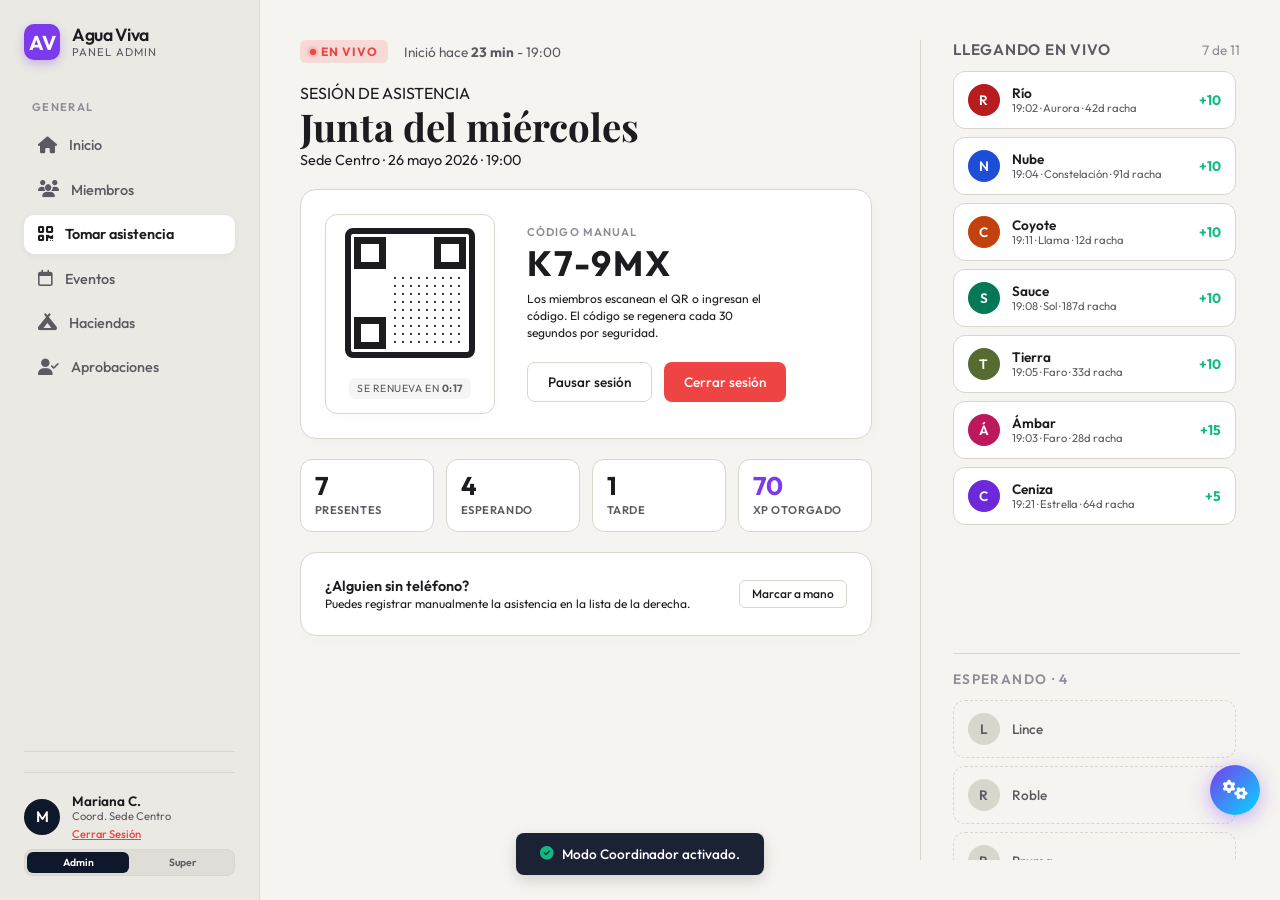
==== admin.html @ 565a6b64 "Initial commit - Meta Agua Viva project" ====
<!DOCTYPE html>
<html lang="es">
<head>
    <meta charset="UTF-8">
    <meta name="viewport" content="width=device-width, initial-scale=1.0">
    <title>Agua Viva - Panel de Administración</title>
    <!-- Google Fonts: Serif (Playfair Display) & Sans-Serif (Outfit) -->
    <link rel="preconnect" href="https://fonts.googleapis.com">
    <link rel="preconnect" href="https://fonts.gstatic.com" crossorigin>
    <link href="https://fonts.googleapis.com/css2?family=Outfit:wght@300;400;500;600;700&family=Playfair+Display:ital,wght@0,400;0,600;0,700;1,400;1,600&display=swap" rel="stylesheet">
    <!-- FontAwesome for Icons -->
    <link rel="stylesheet" href="https://cdnjs.cloudflare.com/ajax/libs/font-awesome/6.4.0/css/all.min.css">
    <link rel="stylesheet" href="admin.css">
</head>
<body class="admin-theme">
    
    <!-- Admin Auth Overlay -->
    <div class="admin-auth-overlay" id="adminAuthOverlay">
        <div class="admin-auth-box">
            <!-- Login View -->
            <div id="adminAuthLoginView">
                <h1 class="admin-auth-title font-serif">Agua Viva</h1>
                <p class="admin-auth-subtitle">Portal Administrativo</p>
                <div id="adminAuthError" class="admin-auth-error" style="display: none; padding: 0.75rem; background-color: rgba(239, 68, 68, 0.1); border: 1px solid rgba(239, 68, 68, 0.25); border-radius: 8px; color: #ef4444; font-size: 0.8rem; text-align: center; margin-bottom: 1.25rem; font-weight: 500;"></div>
                <form id="adminAuthLoginForm" class="admin-auth-form">
                    <div class="form-group-white">
                        <label for="adminLoginEmail">Correo Electrónico</label>
                        <input type="email" id="adminLoginEmail" class="form-control-white" placeholder="coordinador@correo.com" required>
                    </div>
                    <div class="form-group-white">
                        <label for="adminLoginPassword">Contraseña</label>
                        <input type="password" id="adminLoginPassword" class="form-control-white" placeholder="••••••••" required>
                    </div>
                    <div class="admin-auth-footer-actions">
                        <button type="submit" class="btn-admin-auth-submit">Ingresar al Panel</button>
                        <button type="button" class="btn-admin-auth-switch" id="adminSwitchToRegisterBtn">Registrar cuenta de Coordinador</button>
                        <button type="button" class="btn-admin-auth-switch" id="adminLoginGuestBtn" style="font-weight: 600; color: var(--admin-purple);">Ingresar como Mariana C. (Líder Sede Centro)</button>
                        <button type="button" class="btn-admin-auth-switch" id="adminLoginGuestSuperBtn" style="font-weight: 600; color: #f43f5e; margin-top: 0.25rem;">Ingresar como Superadmin (Portal de Control)</button>
                    </div>
                </form>
            </div>

            <!-- Register View -->
            <div id="adminAuthRegisterView" style="display: none;">
                <h1 class="admin-auth-title font-serif">Agua Viva</h1>
                <p class="admin-auth-subtitle">Registro de Coordinadores</p>
                <form id="adminAuthRegisterForm" class="admin-auth-form">
                    <div class="form-group-white">
                        <label for="adminRegEmail">Correo Electrónico *</label>
                        <input type="email" id="adminRegEmail" class="form-control-white" placeholder="coordinador@correo.com" required>
                    </div>
                    <div class="form-group-white">
                        <label for="adminRegPassword">Contraseña *</label>
                        <input type="password" id="adminRegPassword" class="form-control-white" placeholder="Mínimo 6 caracteres" required minlength="6">
                    </div>
                    <div class="form-group-white">
                        <label for="adminRegName">Nombre Completo *</label>
                        <input type="text" id="adminRegName" class="form-control-white" placeholder="Ej. Mariana Chávez" required>
                    </div>
                    <div class="form-group-white">
                        <label for="adminRegRegion">Región *</label>
                        <select id="adminRegRegion" class="form-control-white" required>
                            <option value="">Selecciona Región</option>
                            <option value="Región 1 CDMX">Región 1 CDMX</option>
                            <option value="Región 2 Estado de México">Región 2 Estado de México</option>
                            <option value="Región 3 Querétaro y Guanajuato">Región 3 Querétaro y Guanajuato</option>
                            <option value="Región 4 Puebla">Región 4 Puebla</option>
                            <option value="Región 5 Guerrero">Región 5 Guerrero</option>
                            <option value="Región 6 Yucatán">Región 6 Yucatán</option>
                            <option value="Región 7 Chicago">Región 7 Chicago</option>
                            <option value="Región 8 Veracruz">Región 8 Veracruz</option>
                            <option value="Región 9 Monterrey">Región 9 Monterrey</option>
                        </select>
                    </div>
                    <div class="form-group-white">
                        <label for="adminRegGroup">Grupo *</label>
                        <select id="adminRegGroup" class="form-control-white" required disabled>
                            <option value="">Primero selecciona una región</option>
                        </select>
                    </div>
                    <div class="form-group-white">
                        <label for="adminRegLeaderRoleType">Cargo Administrativo solicitado *</label>
                        <select id="adminRegLeaderRoleType" class="form-control-white" required>
                            <option value="LIDER">Líder de Grupo</option>
                            <option value="AE">AE (Atracciones Externas)</option>
                            <option value="AI">AI (Atracciones Internas)</option>
                        </select>
                    </div>
                    <div class="admin-auth-footer-actions">
                        <button type="submit" class="btn-admin-auth-submit">Registrar y Solicitar Aprobación</button>
                        <button type="button" class="btn-admin-auth-switch" id="adminSwitchToLoginBtn">¿Ya tienes cuenta? Inicia sesión aquí</button>
                    </div>
                </form>
            </div>
        </div>
    </div>

    <!-- Admin Web Layout -->
    <div class="admin-layout">
        
        <!-- Sidebar Navigation -->
        <aside class="admin-sidebar">
            <div class="sidebar-header">
                <div class="brand-logo" style="background-color: #7C3AED; box-shadow: 0 4px 10px rgba(124, 58, 237, 0.3);">
                    <span>AV</span>
                </div>
                <div class="brand-text">
                    <h3>Agua Viva</h3>
                    <p>panel admin</p>
                </div>
            </div>

            <nav class="sidebar-menu">
                <span class="menu-category">GENERAL</span>
                <ul>
                    <li>
                        <a href="#" class="menu-item" data-view="view-inicio">
                            <i class="fa-solid fa-house"></i> Inicio
                        </a>
                    </li>
                    <li>
                        <a href="#" class="menu-item" data-view="view-miembros">
                            <i class="fa-solid fa-users"></i> Miembros
                        </a>
                    </li>
                    <li>
                        <a href="#" class="menu-item active" data-view="view-asistencia">
                            <i class="fa-solid fa-qrcode"></i> Tomar asistencia
                        </a>
                    </li>
                    <li>
                        <a href="#" class="menu-item" data-view="view-eventos">
                            <i class="fa-regular fa-calendar"></i> Eventos
                        </a>
                    </li>
                    <li>
                        <a href="#" class="menu-item" data-view="view-haciendas">
                            <i class="fa-solid fa-campground"></i> Haciendas
                        </a>
                    </li>
                    <li>
                        <a href="#" class="menu-item" data-view="view-aprobaciones">
                            <i class="fa-solid fa-user-check text-indigo"></i> Aprobaciones
                        </a>
                    </li>
                    <!-- Superadmin Special Tab (Only shown to Superadmin role) -->
                    <li id="sidebarSuperadminTab" style="display: none;">
                        <a href="superadmin.html" class="menu-item">
                            <i class="fa-solid fa-crown text-purple"></i> Superadmin
                        </a>
                    </li>
                </ul>
            </nav>

            <!-- Bottom Profile Card & Role Switcher -->
            <div class="sidebar-profile-wrapper">
                <div class="sidebar-profile">
                    <div class="profile-avatar" id="adminProfileAvatar">M</div>
                    <div class="profile-details">
                        <h4 id="adminProfileName">Mariana C.</h4>
                        <p id="adminProfileRole">Coord. Sede Centro</p>
                        <a href="#" id="adminLogoutLink" style="font-size: 0.7rem; color: #ef4444; display: block; margin-top: 0.25rem; text-decoration: underline; font-weight: 500;">Cerrar Sesión</a>
                    </div>
                </div>
                <div class="role-selector-pills mt-2">
                    <button class="pill-btn active" data-role="admin" id="pillRoleAdmin" title="Simular como Coordinador/Admin">Admin</button>
                    <button class="pill-btn" data-role="superadmin" id="pillRoleSuper" title="Simular como Superadministrador">Super</button>
                </div>
            </div>
        </aside>

        <!-- Main Content Area -->
        <main class="admin-main">
            
            <!-- VIEW 1: INICIO (Placeholder for Dashboard) -->
            <section class="admin-view" id="view-inicio">
                <div class="view-header">
                    <h1 class="font-serif">Inicio</h1>
                    <p class="subtitle">Resumen global de la Sede Centro</p>
                </div>
                <div class="view-content">
                    <div class="grid-3-col">
                        <div class="card-kpi">
                            <h3>12</h3>
                            <p>Miembros registrados</p>
                        </div>
                        <div class="card-kpi">
                            <h3>9</h3>
                            <p>Activos esta semana</p>
                        </div>
                        <div class="card-kpi">
                            <h3>92%</h3>
                            <p>Asistencia promedio</p>
                        </div>
                    </div>
                    <div class="card-admin mt-6">
                        <h3 class="font-serif">Bienvenido al Panel de Administración</h3>
                        <p class="mt-2 text-secondary">Desde aquí puedes coordinar juntas de asistencia en vivo, registrar nuevos integrantes para Jóvenes en Agua Viva, y dar seguimiento a los retiros de la Hacienda de tu región.</p>
                        <button class="btn btn-primary mt-4" id="btnGoAsistencia">
                            <i class="fa-solid fa-qrcode"></i> Ir a Tomar Asistencia
                        </button>
                    </div>
                </div>
            </section>

            <!-- VIEW 2: TOMAR ASISTENCIA (Check-in view) -->
            <section class="admin-view active" id="view-asistencia">
                <!-- Two-Column Layout (Main Panel + Live checked-in sidebar) -->
                <div class="live-attendance-container">
                    
                    <!-- Left: QR generation and controls -->
                    <div class="attendance-control-panel">
                        <div class="attendance-live-header">
                            <span class="badge-live"><span class="pulse-dot"></span> EN VIVO</span>
                            <span class="live-time-elapsed">Inició hace <strong id="timeElapsedVal">23 min</strong> - 19:00</span>
                        </div>
                        
                        <div class="meeting-details-banner">
                            <span class="section-subtitle">SESIÓN DE ASISTENCIA</span>
                            <h1 class="font-serif font-bold">Junta del miércoles</h1>
                            <p class="meeting-subtitle text-secondary">Sede Centro · 26 mayo 2026 · 19:00</p>
                        </div>

                        <!-- QR Code & Manual Code Box -->
                        <div class="card-admin qr-generation-card">
                            <div class="qr-code-wrapper">
                                <!-- Mock QR image representation -->
                                <div class="mock-qr-display">
                                    <div class="qr-mock-square-corners">
                                        <div class="qr-mock-eye top-left"></div>
                                        <div class="qr-mock-eye top-right"></div>
                                        <div class="qr-mock-eye bottom-left"></div>
                                        <div class="qr-mock-pixel-noise"></div>
                                    </div>
                                    <span class="qr-refresh-timer">SE RENUEVA EN <strong id="timerVal">0:18</strong></span>
                                </div>
                            </div>
                            
                            <div class="manual-code-wrapper">
                                <span class="manual-code-label">CÓDIGO MANUAL</span>
                                <h2 class="manual-code-value" id="manualCodeVal">K7-9MX</h2>
                                <p class="manual-code-desc text-secondary">Los miembros escanean el QR o ingresan el código. El código se regenera cada 30 segundos por seguridad.</p>
                                
                                <div class="attendance-actions">
                                    <button class="btn btn-outline" id="btnPauseSession">Pausar sesión</button>
                                    <button class="btn btn-danger" id="btnCancelSession">Cerrar sesión</button>
                                </div>
                            </div>
                        </div>

                        <!-- Statistics boxes -->
                        <div class="attendance-stats-grid">
                            <div class="stat-box-mini presents">
                                <span class="sbm-val" id="cntPresentes">8</span>
                                <span class="sbm-label">Presentes</span>
                            </div>
                            <div class="stat-box-mini waiting">
                                <span class="sbm-val" id="cntEsperando">4</span>
                                <span class="sbm-label">Esperando</span>
                            </div>
                            <div class="stat-box-mini late">
                                <span class="sbm-val" id="cntTarde">1</span>
                                <span class="sbm-label">Tarde</span>
                            </div>
                            <div class="stat-box-mini xp">
                                <span class="sbm-val text-purple" id="cntXPGiven">180</span>
                                <span class="sbm-label">XP Otorgado</span>
                            </div>
                        </div>

                        <!-- Manual entry trigger -->
                        <div class="card-admin manual-phone-card">
                            <div class="mpc-text">
                                <h4>¿Alguien sin teléfono?</h4>
                                <p class="text-secondary text-xs">Puedes registrar manualmente la asistencia en la lista de la derecha.</p>
                            </div>
                            <button class="btn btn-outline btn-xs" id="btnManualMarkAll">Marcar a mano</button>
                        </div>
                    </div>

                    <!-- Right: Live arrivals list -->
                    <div class="attendance-arrivals-panel">
                        <div class="arrivals-header">
                            <h3>Llegando en vivo</h3>
                            <span class="arrivals-ratio" id="arrivalsRatio">8 de 12</span>
                        </div>

                        <!-- Checked-in list -->
                        <div class="arrivals-scroll-list" id="checkedInArrivalsList">
                            <!-- Dynamic checked-in items by JS -->
                        </div>

                        <div class="waiting-header">
                            <h3>ESPERANDO · <span id="waitingCount">4</span></h3>
                        </div>

                        <!-- Waiting check-in list -->
                        <div class="waiting-scroll-list" id="waitingCheckInList">
                            <!-- Dynamic waiting items by JS -->
                        </div>
                    </div>
                </div>
            </section>

            <!-- VIEW 3: MIEMBROS (Directory list) -->
            <section class="admin-view" id="view-miembros">
                <div class="directory-container">
                    
                    <!-- Directory Header -->
                    <div class="directory-header">
                        <div>
                            <span class="section-subtitle">SEDE CENTRO</span>
                            <h1 class="font-serif">Miembros</h1>
                            <p class="subtitle text-secondary"><strong id="dirTotalCount">12</strong> registrados · <strong id="dirActiveCount">9</strong> activos esta semana</p>
                        </div>
                        <div class="directory-actions">
                            <button class="btn btn-outline" id="btnExportMembers"><i class="fa-solid fa-download"></i> Exportar</button>
                            <button class="btn btn-primary" id="btnOpenNewMemberView"><i class="fa-solid fa-plus"></i> Nuevo miembro</button>
                        </div>
                    </div>

                    <!-- KPI metrics grid -->
                    <div class="directory-kpis-grid">
                        <div class="kpi-card-white border-blue">
                            <span class="kpi-white-title">Asistencias hoy</span>
                            <div class="kpi-white-val-row">
                                <span class="kpi-white-val">34</span>
                                <span class="kpi-white-change text-green"><i class="fa-solid fa-arrow-trend-up"></i> +12%</span>
                            </div>
                        </div>
                        <div class="kpi-card-white border-orange">
                            <span class="kpi-white-title">Racha promedio</span>
                            <div class="kpi-white-val-row">
                                <span class="kpi-white-val">28d</span>
                                <span class="kpi-white-change text-green"><i class="fa-solid fa-arrow-trend-up"></i> +4d</span>
                            </div>
                        </div>
                        <div class="kpi-card-white border-purple">
                            <span class="kpi-white-title">XP total otorgado</span>
                            <div class="kpi-white-val-row">
                                <span class="kpi-white-val">14.8k</span>
                                <span class="kpi-white-change text-green"><i class="fa-solid fa-arrow-trend-up"></i> +580</span>
                            </div>
                        </div>
                        <div class="kpi-card-white border-red">
                            <span class="kpi-white-title">En riesgo</span>
                            <div class="kpi-white-val-row">
                                <span class="kpi-white-val">2</span>
                                <span class="kpi-white-change text-red"><i class="fa-solid fa-arrow-trend-down"></i> -1</span>
                            </div>
                            <span class="kpi-white-desc">sin asistir &gt;7d</span>
                        </div>
                    </div>

                    <!-- Filters and Search panel -->
                    <div class="directory-filters-panel card-admin">
                        <div class="search-box-white">
                            <i class="fa-solid fa-magnifying-glass"></i>
                            <input type="text" id="dirSearchInput" placeholder="Buscar por alias...">
                        </div>
                        
                        <div class="filter-tab-buttons" id="dirFilterTabs">
                            <button class="tab-btn active" data-filter="all">Todos · 12</button>
                            <button class="tab-btn" data-filter="active">Activos · 9</button>
                            <button class="tab-btn" data-filter="risk">En riesgo · 2</button>
                            <button class="tab-btn" data-filter="new">Nuevos · 1</button>
                        </div>
                        
                        <div class="sort-select-wrapper" style="margin-right: 1rem;">
                            <label>Filtrar Rol:</label>
                            <select id="dirRoleFilter" class="styled-select-white">
                                <option value="all">Todos los Roles</option>
                                <option value="PADRINO">Padrinos</option>
                                <option value="OREJA">Orejas</option>
                                <option value="APOYO">Apoyos</option>
                                <option value="JAV">JAV</option>
                            </select>
                        </div>
                        <div class="sort-select-wrapper">
                            <label>Ordenar:</label>
                            <select id="dirSortSelect" class="styled-select-white">
                                <option value="level">Nivel</option>
                                <option value="racha">Racha</option>
                                <option value="clean">Tiempo Limpio</option>
                                <option value="name">Alias</option>
                            </select>
                        </div>
                    </div>

                    <!-- Directory Table -->
                    <div class="card-admin directory-table-card">
                        <div class="table-responsive">
                            <table class="directory-table">
                                <thead>
                                    <tr>
                                        <th>MIEMBRO</th>
                                        <th>NIVEL</th>
                                        <th>RACHA</th>
                                        <th>TIEMPO LIMPIO</th>
                                        <th>CELULAR</th>
                                        <th>ÚLTIMA ASISTENCIA</th>
                                        <th></th>
                                    </tr>
                                </thead>
                                <tbody id="dirTableBody">
                                    <!-- Dynamic rows by JS -->
                                </tbody>
                            </table>
                        </div>
                    </div>
                </div>
            </section>

            <!-- VIEW 4: DETALLE MIEMBRO (Individual view) -->
            <section class="admin-view" id="view-detalle-miembro">
                <div class="member-detail-container">
                    
                    <!-- Breadcrumbs -->
                    <nav class="breadcrumbs">
                        <a href="#" class="breadcrumb-back" id="btnBackToDirectory">Miembros</a> &gt; <span id="detailMemberNameBreadcrumb">Ámbar</span>
                    </nav>

                    <!-- Profile Header Card -->
                    <div class="card-admin detail-profile-header-card">
                        <div class="dph-main-info">
                            <div class="dph-avatar" id="detailAvatarCircle">Á</div>
                            <div class="dph-texts">
                                <div class="dph-title-row">
                                    <h1 class="font-serif" id="detailMemberName">Ámbar</h1>
                                    <span class="badge-role badge-padrino" id="detailLevelLabel">Nv 4 · Faro</span>
                                    <span class="badge-role badge-oreja" id="detailRachaLabel"><i class="fa-solid fa-fire"></i> 28d</span>
                                </div>
                                <p class="dph-meta text-secondary" id="detailMetaInfo">Miembro desde junio 2025 &middot; Celular: <span id="detailPhoneSpan" class="text-purple font-bold">55-1234-5678</span> &middot; Sobriedad: <span id="detailSobrietySpan" class="font-medium">26/05/2026</span></p>
                            </div>
                        </div>
                        
                        <!-- Actions & Progress bar -->
                        <div class="dph-side-panel">
                            <div class="dph-actions-row">
                                <button class="btn btn-outline btn-xs" id="btnAssignPadrino"><i class="fa-solid fa-user-plus"></i> Asignar padrino</button>
                                <button class="btn btn-outline btn-xs"><i class="fa-regular fa-comment"></i> Enviar mensaje</button>
                            </div>
                            
                            <div class="level-progress-wrapper w-full mt-4">
                                <div class="level-xp-text text-xs">
                                    <span class="text-secondary">Progreso a <strong id="detailNextLevel">Aurora</strong></span>
                                    <span class="text-secondary"><strong id="detailXPLabel">420</strong> / 650 XP</span>
                                </div>
                                <div class="progress-bar-bg">
                                    <div class="progress-bar-fill" id="detailProgressBarFill" style="width: 64.6%;"></div>
                                </div>
                            </div>
                        </div>
                    </div>

                    <!-- Metrics summary grid -->
                    <div class="grid-4-col mb-6">
                        <div class="card-kpi-white">
                            <span class="kpi-white-title">Tiempo limpio</span>
                            <span class="kpi-white-big-val" id="lblDetailCleanDays">95</span>
                            <span class="kpi-white-sub-label">días</span>
                        </div>
                        <div class="card-kpi-white">
                            <span class="kpi-white-title">Asistencias totales</span>
                            <span class="kpi-white-big-val" id="lblDetailTotalJuntas">34</span>
                            <span class="kpi-white-sub-label">sesiones</span>
                        </div>
                        <div class="card-kpi-white">
                            <span class="kpi-white-title">Haciendas</span>
                            <span class="kpi-white-big-val" id="lblDetailHaciendas">1</span>
                            <span class="kpi-white-sub-label">retiros</span>
                        </div>
                        <div class="card-kpi-white">
                            <span class="kpi-white-title">Asistencia 12 sem.</span>
                            <span class="kpi-white-big-val text-purple" id="lblDetailAttendanceRate">92%</span>
                            <span class="kpi-white-sub-label">de constancia</span>
                        </div>
                    </div>

                    <!-- Details Columns -->
                    <div class="detail-columns-layout">
                        
                        <!-- Col Left: Charts & History -->
                        <div class="detail-col-left">
                            
                            <!-- Attendance bar chart -->
                            <div class="card-admin mb-6">
                                <div class="card-header-flex">
                                    <h3 class="font-serif">Asistencia · últimas 12 semanas</h3>
                                    <div class="chart-tab-buttons">
                                        <button class="btn btn-outline btn-xs active">12 sem</button>
                                        <button class="btn btn-outline btn-xs">6 meses</button>
                                        <button class="btn btn-outline btn-xs">1 año</button>
                                    </div>
                                </div>
                                <p class="card-desc">Juntas por semana registradas.</p>
                                
                                <div class="weekly-bar-chart">
                                    <!-- Bar Chart representation -->
                                    <div class="chart-bars-container" id="attendanceBarChartContainer">
                                        <!-- Dynamic bars injected by JS -->
                                    </div>
                                </div>
                            </div>

                            <!-- History timeline -->
                            <div class="card-admin">
                                <div class="card-header-flex">
                                    <h3 class="font-serif">Historial reciente</h3>
                                    <button class="btn-text" id="btnViewAllHistory">Ver todo</button>
                                </div>
                                <div class="timeline-scroll-box" id="detailHistoryTimeline">
                                    <!-- Dynamic history items -->
                                </div>
                            </div>
                        </div>

                        <!-- Col Right: Badges & Private Coordinator Notes -->
                        <div class="detail-col-right">
                            
                            <!-- Badges grid -->
                            <div class="card-admin mb-6">
                                <h3 class="font-serif mb-2" id="lblDetailInsigniasCount">Insignias · 5 de 9</h3>
                                <div class="badges-mini-grid" id="detailBadgesGrid">
                                    <!-- Dynamic badges list by JS -->
                                </div>
                            </div>

                            <!-- Coordinator private notes -->
                            <div class="card-admin">
                                <h3 class="font-serif mb-2"><i class="fa-solid fa-file-pen text-purple"></i> Notas del coordinador</h3>
                                <p class="card-desc">Observaciones del proceso, visibles únicamente por los coordinadores de sede.</p>
                                
                                <div class="notes-feed-list" id="detailNotesFeedList">
                                    <!-- Dynamic notes -->
                                </div>

                                <div class="add-note-form mt-4">
                                    <textarea id="txtNewNote" class="form-control-white w-full" rows="3" placeholder="Añadir una observación del miembro..."></textarea>
                                    <button class="btn btn-primary w-full mt-2" id="btnAddNoteSubmit">
                                        <i class="fa-solid fa-plus"></i> Guardar Nota
                                    </button>
                                </div>
                            </div>
                        </div>
                    </div>
                </div>
            </section>

            <!-- VIEW 5: NUEVO MIEMBRO (Create Member Form) -->
            <section class="admin-view" id="view-nuevo-miembro">
                <div class="new-member-container">
                    
                    <nav class="breadcrumbs">
                        <a href="#" class="breadcrumb-back" id="btnCancelNewMember">Miembros</a> &gt; <span>Nuevo</span>
                    </nav>

                    <div class="new-member-header">
                        <h1 class="font-serif">Dale la bienvenida</h1>
                        <p class="subtitle text-secondary">Solo necesitamos un alias. Lo demás es opcional. La identidad real nunca se comparte con otros miembros.</p>
                    </div>

                    <!-- Split columns: Form on left, live card preview on right -->
                    <div class="new-member-split-layout">
                        
                        <!-- Left: Registration Form -->
                        <div class="card-admin new-member-form-card">
                            <form id="newMemberForm">
                                <h3 class="font-serif border-bottom-title mb-4">Identidad pública</h3>
                                <p class="form-desc text-secondary mb-4">Lo único que otros miembros verán</p>

                                <div class="form-group-white mb-4">
                                    <label for="frmAlias">ALIAS *</label>
                                    <input type="text" id="frmAlias" class="form-control-white" placeholder="Ej. Ámbar" required>
                                    <span class="field-help-text text-secondary">Algo que te represente. Animales, elementos, palabras. No tu nombre real.</span>
                                </div>

                                <div class="form-group-white mb-6">
                                    <label>AVATAR</label>
                                    <!-- Color circle selection -->
                                    <div class="avatar-color-picker" id="avatarColorPicker">
                                        <button type="button" class="color-btn active" data-color="#c2410c" style="background-color: #c2410c;"></button>
                                        <button type="button" class="color-btn" data-color="#b91c1c" style="background-color: #b91c1c;"></button>
                                        <button type="button" class="color-btn" data-color="#1d4ed8" style="background-color: #1d4ed8;"></button>
                                        <button type="button" class="color-btn" data-color="#6d28d9" style="background-color: #6d28d9;"></button>
                                        <button type="button" class="color-btn" data-color="#047857" style="background-color: #047857;"></button>
                                        <button type="button" class="color-btn" data-color="#be185d" style="background-color: #be185d;"></button>
                                        <button type="button" class="color-btn" data-color="#0369a1" style="background-color: #0369a1;"></button>
                                        <button type="button" class="color-btn" data-color="#556b2f" style="background-color: #556b2f;"></button>
                                    </div>
                                </div>

                                <h3 class="font-serif border-bottom-title mb-4">Datos privados</h3>
                                <p class="form-desc text-secondary mb-4">Solo el coordinador puede verlos</p>

                                <div class="form-grid-2-col mb-4">
                                    <div class="form-group-white">
                                        <label for="frmRealName">NOMBRE (OPCIONAL)</label>
                                        <input type="text" id="frmRealName" class="form-control-white" placeholder="—">
                                    </div>
                                    <div class="form-group-white">
                                        <label for="frmAge">EDAD</label>
                                        <input type="number" id="frmAge" class="form-control-white" value="22" required>
                                    </div>
                                </div>

                                <div class="form-grid-2-col mb-4">
                                    <div class="form-group-white">
                                        <label for="frmPhone">NÚMERO CELULAR *</label>
                                        <input type="tel" id="frmPhone" class="form-control-white" placeholder="Ej. 55-1234-5678" required>
                                    </div>
                                    <div class="form-group-white">
                                        <label for="frmSobrietyDate">INICIO DE SOBRIEDAD *</label>
                                        <input type="date" id="frmSobrietyDate" class="form-control-white" value="2026-03-01" required>
                                    </div>
                                </div>

                                <div class="form-group-white mb-6">
                                    <label for="frmEmergency">CONTACTO DE EMERGENCIA</label>
                                    <input type="text" id="frmEmergency" class="form-control-white" placeholder="Nombre + teléfono">
                                </div>

                                <h3 class="font-serif border-bottom-title mb-4">Inicio del camino</h3>
                                <p class="form-desc text-secondary mb-4">Para calcular tiempo limpio y racha</p>

                                <div class="form-grid-2-col mb-6">
                                    <div class="form-group-white">
                                        <label for="frmStartDate">FECHA DE INICIO</label>
                                        <input type="date" id="frmStartDate" class="form-control-white" value="2026-05-26">
                                    </div>
                                    <div class="form-group-white">
                                        <label for="frmFirstMeeting">PRIMERA JUNTA ASIGNADA</label>
                                        <select id="frmFirstMeeting" class="form-control-white">
                                            <option value="Junta semanal · Miércoles 19:00">Junta semanal · Miércoles 19:00</option>
                                            <option value="Junta de Jóvenes · Domingo 18:00">Junta de Jóvenes · Domingo 18:00</option>
                                        </select>
                                    </div>
                                </div>

                                <button type="submit" class="btn btn-primary w-full">Crear Registro</button>
                            </form>
                        </div>

                        <!-- Right: Live card Preview (Dark Cosmic Card styling) -->
                        <div class="new-member-preview-container">
                            <div class="preview-card-wrapper">
                                <!-- Mobile dark cosmic card frame -->
                                <div class="mobile-live-preview-card">
                                    <div class="preview-avatar" id="prevAvatarCircle" style="background-color: #c2410c;">Á</div>
                                    <div class="preview-member-info">
                                        <span class="pmi-alias" id="prevAliasLabel">Ámbar</span>
                                        <span class="pmi-level">NV 1 · CHISPA</span>
                                    </div>
                                    
                                    <div class="preview-xp-bar-wrapper">
                                        <div class="xp-bar-labels">
                                            <span>0 / 50 XP para Llama</span>
                                        </div>
                                        <div class="preview-xp-progress-bg">
                                            <div class="preview-xp-progress-fill" style="width: 0%;"></div>
                                        </div>
                                    </div>

                                    <div class="preview-welcome-box">
                                        <span class="prev-w-title">BIENVENIDA</span>
                                        <p class="prev-w-desc">"Hoy enciendes la primera luz. Eso ya es valiente."</p>
                                    </div>
                                </div>
                            </div>
                            
                            <!-- Emergency warning banner -->
                            <div class="alert-info-white">
                                <div class="aiw-icon"><i class="fa-solid fa-circle-info"></i></div>
                                <div class="aiw-text">
                                    <p>Al registrarlo se generará un código de invitación de un solo uso. Compártelo en persona; expira en 24h.</p>
                                </div>
                            </div>
                        </div>
                    </div>
                </div>
            </section>

            <!-- EVENTOS & HACIENDAS -->
            <section class="admin-view" id="view-eventos">
                <div class="view-header">
                    <h1 class="font-serif">Calendario y Eventos</h1>
                    <p class="subtitle text-secondary">Gestión de reuniones de grupo, regionales e institucionales</p>
                </div>
                
                <div class="events-container-grid" style="display: grid; grid-template-columns: 2fr 1fr; gap: 1.5rem; margin-top: 1.5rem;">
                    
                    <!-- Left: Calendars view list -->
                    <div>
                        <div class="card-admin" style="margin-bottom: 1.5rem;">
                            <div class="card-header-flex" style="display: flex; justify-content: space-between; align-items: center; border-bottom: 1px solid var(--admin-border); padding-bottom: 0.75rem; margin-bottom: 1rem; flex-wrap: wrap; gap: 0.5rem;">
                                <h3 class="font-serif">Calendarios Activos</h3>
                                <div style="display: flex; gap: 1rem; align-items: center;">
                                    <div class="calendar-tabs" id="adminCalendarTabs" style="display: flex; gap: 0.5rem;">
                                        <button type="button" class="btn btn-xs btn-outline active" data-cal="GROUP" style="padding: 0.25rem 0.5rem; font-size: 0.8rem;">Grupo</button>
                                        <button type="button" class="btn btn-xs btn-outline" data-cal="REGIONAL" style="padding: 0.25rem 0.5rem; font-size: 0.8rem;">Regional</button>
                                        <button type="button" class="btn btn-xs btn-outline" data-cal="ANNUAL" style="padding: 0.25rem 0.5rem; font-size: 0.8rem;">Anual</button>
                                    </div>
                                    <div style="height: 15px; width: 1px; background: #ccc;"></div>
                                    <div class="view-toggle-buttons" id="adminCalendarViewToggle" style="display: flex; gap: 0.25rem;">
                                        <button type="button" class="btn btn-xs btn-outline active" data-view="LIST" style="padding: 0.25rem 0.5rem; font-size: 0.8rem;" title="Ver Lista"><i class="fa-solid fa-list"></i></button>
                                        <button type="button" class="btn btn-xs btn-outline" data-view="WEEK" style="padding: 0.25rem 0.5rem; font-size: 0.8rem;" title="Ver Semanal"><i class="fa-solid fa-calendar-week"></i></button>
                                    </div>
                                </div>
                            </div>
                            
                            <div class="events-list-table" id="adminEventsListTableContainer">
                                <table class="custom-table" id="adminEventsTable">
                                    <thead>
                                        <tr>
                                            <th>Fecha</th>
                                            <th>Reunión / Tema</th>
                                            <th>Detalles</th>
                                            <th>Ponente</th>
                                            <th>XP</th>
                                            <th class="text-right">Acción</th>
                                        </tr>
                                    </thead>
                                    <tbody id="adminEventsTableBody">
                                        <!-- Injected by JS -->
                                    </tbody>
                                </table>
                            </div>

                            <div id="adminWeeklyCalendarContainer" style="display: none; margin-top: 1rem;">
                                <div class="weekly-grid-header" style="display: grid; grid-template-columns: repeat(7, 1fr); gap: 0.5rem; text-align: center; font-weight: 600; font-size: 0.8rem; border-bottom: 1px solid var(--admin-border); padding-bottom: 0.5rem; margin-bottom: 0.5rem;">
                                    <div>Lunes</div>
                                    <div>Martes</div>
                                    <div>Miércoles</div>
                                    <div>Jueves</div>
                                    <div>Viernes</div>
                                    <div>Sábado</div>
                                    <div>Domingo</div>
                                </div>
                                <div id="adminWeeklyCalendarGrid" style="display: grid; grid-template-columns: repeat(7, 1fr); gap: 0.5rem; min-height: 250px;">
                                    <!-- Populated by JS -->
                                </div>
                            </div>
                        </div>
                    </div>

                    <!-- Right: Schedule new event Form (For coordinators) -->
                    <div id="adminCreateEventContainer">
                        <div class="card-admin">
                            <h3 class="font-serif border-bottom-title mb-4">Agendar Evento</h3>
                            <form id="adminCreateEventForm">
                                <div class="form-group-white mb-3">
                                    <label for="evtTitle">Título del Evento / Tema *</label>
                                    <input type="text" id="evtTitle" class="form-control-white w-full" placeholder="Ej. El Despertar" required>
                                </div>
                                <div class="form-group-white mb-3">
                                    <label for="evtCalendar">Calendario Destino *</label>
                                    <select id="evtCalendar" class="form-control-white w-full" required>
                                        <option value="GROUP">Grupo (Interno)</option>
                                        <option value="REGIONAL">Regional (Intergrupal)</option>
                                        <option value="ANNUAL">Anual (Nacional)</option>
                                    </select>
                                </div>
                                <div class="form-group-white mb-3" id="evtGroupSelectContainer">
                                    <label for="evtGroup">Grupo Destino *</label>
                                    <select id="evtGroup" class="form-control-white w-full">
                                        <!-- Injected by JS -->
                                    </select>
                                </div>
                                <div class="form-group-white mb-3">
                                    <label for="evtType">Tipo de Junta *</label>
                                    <select id="evtType" class="form-control-white w-full" required>
                                        <option value="NORMAL">Junta Normal (Tema/Ponente)</option>
                                        <option value="INICIANDO">Iniciando el camino</option>
                                        <option value="POSTMORTEM">PostMortem</option>
                                        <option value="CONSAGRACION">Consagración</option>
                                        <option value="OYP">OyP (Orejas y Padrinos)</option>
                                        <option value="TRIBUNA">Tribuna</option>
                                        <option value="CIRCULO">Círculo de Recuperación</option>
                                        <option value="TALLER">Taller</option>
                                        <option value="JH">Junta de Hacienda (JH)</option>
                                        <option value="NOCHES_DE_GUERRA">Noche de Guerra</option>
                                        <option value="PREPARACIONES_JAV">Preparación JAV</option>
                                        <option value="JUNTAS_JAV">Juntas JAV</option>
                                        <option value="PADRES_JAV">Junta de Padres JAV</option>
                                        <optgroup label="Hacienda (Solo Superadmin)" id="evtHaciendaGroup">
                                            <option value="R1">Hacienda R1 (CDMX)</option>
                                            <option value="R4">Hacienda R4 (Puebla)</option>
                                            <option value="JOVENES">Hacienda Jóvenes JAV</option>
                                        </optgroup>
                                    </select>
                                </div>
                                <div class="form-group-white mb-3">
                                    <label for="evtInfo" id="evtInfoLabel">Ubicación / Detalles *</label>
                                    <input type="text" id="evtInfo" class="form-control-white w-full" placeholder="Ej. Sede Centro · Sala A" required>
                                </div>
                                <div class="form-group-white mb-3">
                                    <label for="evtSpeaker">Ponente / Responsable *</label>
                                    <input type="text" id="evtSpeaker" class="form-control-white w-full" placeholder="Ej. Padrino Juan A." required>
                                </div>
                                <div class="form-grid-2-col mb-3">
                                    <div class="form-group-white">
                                        <label for="evtDay">Día (Ej. 29)</label>
                                        <input type="text" id="evtDay" class="form-control-white" placeholder="29" required>
                                    </div>
                                    <div class="form-group-white">
                                        <label for="evtMonth">Mes (Ej. Vie)</label>
                                        <input type="text" id="evtMonth" class="form-control-white" placeholder="Vie" required>
                                    </div>
                                </div>
                                <div class="form-grid-2-col mb-4">
                                    <div class="form-group-white">
                                        <label for="evtTime">Hora (Ej. 19:00)</label>
                                        <input type="text" id="evtTime" class="form-control-white" placeholder="19:00" required>
                                    </div>
                                    <div class="form-group-white">
                                        <label for="evtXp">Puntos XP *</label>
                                        <input type="number" id="evtXp" class="form-control-white" value="15" required>
                                    </div>
                                </div>
                                <div class="form-group-white mb-4 auth-checkbox-group" style="display:flex; align-items:center; gap:0.5rem;">
                                    <input type="checkbox" id="evtIsJav" style="width:16px; height:16px;">
                                    <label for="evtIsJav" style="font-weight:normal; text-transform:none; cursor:pointer;">¿Es un evento exclusivo JAV?</label>
                                </div>
                                <button type="submit" class="btn btn-primary w-full" id="adminCreateEventSubmit">
                                    <i class="fa-solid fa-calendar-plus"></i> Guardar en Calendario
                                </button>
                            </form>
                        </div>
                    </div>
                </div>
            </section>

            <section class="admin-view" id="view-haciendas">
                <div class="view-header-flex" style="display:flex; justify-content:space-between; align-items:center; margin-bottom:1.5rem; flex-wrap:wrap; gap:1rem;">
                    <div>
                        <h1 class="font-serif">Haciendas y POA</h1>
                        <p class="subtitle text-secondary">Control del POA de retiros de la región en tiempo real</p>
                    </div>
                    <div>
                        <select id="adminHaciendaSelect" class="form-control-white" style="width:250px;">
                            <option value="h1">Hacienda Región 4 (Julio 2026)</option>
                            <option value="h2">Hacienda JAV Región 1 (Agosto 2026)</option>
                        </select>
                    </div>
                </div>

                <!-- Totales Grid -->
                <div class="grid-4-col mb-6" style="display:grid; grid-template-columns: repeat(4, 1fr); gap:1rem;">
                    <div class="card-kpi-white">
                        <h3 class="kpi-white-big-val text-purple" id="adminPoaTotalEscribientes" style="font-size:1.8rem; font-weight:700; color:#7c3aed;">5</h3>
                        <p class="kpi-white-label" style="font-size:0.75rem; color:var(--admin-text-secondary); text-transform:uppercase; margin-top:0.25rem;">Total Escribientes</p>
                    </div>
                    <div class="card-kpi-white">
                        <h3 class="kpi-white-big-val text-green" id="adminPoaTotalApoyos" style="font-size:1.8rem; font-weight:700; color:#10b981;">7</h3>
                        <p class="kpi-white-label" style="font-size:0.75rem; color:var(--admin-text-secondary); text-transform:uppercase; margin-top:0.25rem;">Total Apoyos</p>
                    </div>
                    <div class="card-kpi-white">
                        <h3 class="kpi-white-big-val text-cyan" id="adminPoaTotalPadrinos" style="font-size:1.8rem; font-weight:700; color:#06b6d4;">3</h3>
                        <p class="kpi-white-label" style="font-size:0.75rem; color:var(--admin-text-secondary); text-transform:uppercase; margin-top:0.25rem;">Total Padrinos</p>
                    </div>
                    <div class="card-kpi-white">
                        <h3 class="kpi-white-big-val text-orange" id="adminPoaTotalOrejas" style="font-size:1.8rem; font-weight:700; color:#f97316;">1</h3>
                        <p class="kpi-white-label" style="font-size:0.75rem; color:var(--admin-text-secondary); text-transform:uppercase; margin-top:0.25rem;">Total Orejas</p>
                    </div>
                </div>

                <!-- Two columns for Escribientes CRUD and Semaphores -->
                <div class="events-container-grid" style="display: grid; grid-template-columns: 2fr 1fr; gap: 1.5rem;">
                    
                    <!-- Left: Escribientes List and Add Form -->
                    <div>
                        <!-- Declarar mi asistencia -->
                        <div class="card-admin mb-6" style="background:#fff; border:1px solid var(--admin-border); border-radius:12px; padding:1.5rem; margin-bottom:1.5rem;">
                            <h3 class="font-serif border-bottom-title mb-4" style="font-size:1.15rem; font-weight:600; border-bottom:1px solid #eee; padding-bottom:0.5rem; margin-bottom:1rem;"><i class="fa-solid fa-clipboard-question text-purple" style="color:#7c3aed; margin-right:0.5rem;"></i> Declarar mi Asistencia (Coordinador)</h3>
                            <div style="display:grid; grid-template-columns: 1fr 1fr 1fr; gap:1rem;">
                                <div class="form-group-white">
                                    <label style="font-size:0.75rem; font-weight:700; color:var(--admin-text-secondary); display:block; margin-bottom:0.4rem;">¿Asistirás?</label>
                                    <select id="adminAttendingHacienda" class="form-control-white w-full">
                                        <option value="true">Sí, asistiré</option>
                                        <option value="false">No asistiré</option>
                                    </select>
                                </div>
                                <div class="form-group-white">
                                    <label style="font-size:0.75rem; font-weight:700; color:var(--admin-text-secondary); display:block; margin-bottom:0.4rem;">Turno de Llegada</label>
                                    <select id="adminArrivalShift" class="form-control-white w-full">
                                        <option value="PRE_AVANZADA">Pre-avanzada (Jueves)</option>
                                        <option value="AVANZADA">Avanzada (Viernes mañana)</option>
                                        <option value="VIERNES_TARDE_NOCHE">Viernes Tarde/Noche</option>
                                        <option value="SABADO_MANANA">Sábado Mañana</option>
                                        <option value="SABADO_TARDE_NOCHE">Sábado Tarde/Noche</option>
                                        <option value="DOMINGO">Domingo</option>
                                    </select>
                                </div>
                                <div class="form-group-white">
                                    <label style="font-size:0.75rem; font-weight:700; color:var(--admin-text-secondary); display:block; margin-bottom:0.4rem;">Transporte</label>
                                    <select id="adminTransportStatus" class="form-control-white w-full">
                                        <option value="NONE">Por mi cuenta</option>
                                        <option value="PROVIDES_TRANSPORT">Llevo auto propio</option>
                                        <option value="NEEDS_TRANSPORT">Necesito transporte</option>
                                    </select>
                                </div>
                            </div>
                            <button type="button" class="btn btn-primary mt-4" id="adminSaveLogisticsBtn" style="font-size:0.85rem; padding:0.6rem 1rem; margin-top:1rem;">
                                <i class="fa-solid fa-floppy-disk"></i> Guardar Declaración
                            </button>
                        </div>

                        <!-- Escribientes Manager -->
                        <div class="card-admin" style="background:#fff; border:1px solid var(--admin-border); border-radius:12px; padding:1.5rem;">
                            <div class="card-header-flex" style="display:flex; justify-content:space-between; align-items:center; border-bottom:1px solid #eee; padding-bottom:0.75rem; margin-bottom:1rem;">
                                <h3 class="font-serif" style="font-size:1.15rem; font-weight:600;">Gestión de Escribientes</h3>
                                <div style="display:flex; gap:0.5rem; align-items:center;">
                                    <input type="text" id="adminSearchEscribiente" class="form-control-white" placeholder="Buscar escribiente..." style="padding:0.35rem 0.5rem; font-size:0.8rem; width:180px; border:1px solid var(--admin-border); border-radius:6px;">
                                    <button class="btn btn-xs btn-primary" id="adminOpenAddEscribienteModal">
                                        <i class="fa-solid fa-plus"></i> Registrar
                                    </button>
                                </div>
                            </div>
                            
                            <div class="table-responsive">
                                <table class="custom-table" id="adminEscribientesTable">
                                    <thead>
                                        <tr>
                                            <th>Nombre</th>
                                            <th>Género</th>
                                            <th>Grupo</th>
                                            <th class="text-right">Acción</th>
                                        </tr>
                                    </thead>
                                    <tbody id="adminEscribientesTableBody">
                                        <!-- Injected by JS -->
                                    </tbody>
                                </table>
                            </div>
                        </div>
                    </div>

                    <!-- Right: Traffic Lights and Audit Logs -->
                    <div>
                        <!-- Semáforo por grupo -->
                        <div class="card-admin mb-6" style="background:#fff; border:1px solid var(--admin-border); border-radius:12px; padding:1.5rem; margin-bottom:1.5rem;">
                            <h3 class="font-serif border-bottom-title mb-4" style="font-size:1.15rem; font-weight:600; border-bottom:1px solid #eee; padding-bottom:0.5rem; margin-bottom:1rem;">Semáforo de Carga por Grupo</h3>
                            <div class="groups-semaphore-list" id="adminGroupsSemaphoreList">
                                <!-- Injected by JS -->
                            </div>
                        </div>

                        <!-- Audit Logs -->
                        <div class="card-admin" style="background:#fff; border:1px solid var(--admin-border); border-radius:12px; padding:1.5rem;">
                            <h3 class="font-serif border-bottom-title mb-4" style="font-size:1.15rem; font-weight:600; border-bottom:1px solid #eee; padding-bottom:0.5rem; margin-bottom:1rem;"><i class="fa-solid fa-clock-rotate-left"></i> Registro de Cambios</h3>
                            <div class="changelog-list" id="adminAuditChangelogList" style="max-height: 250px; overflow-y: auto; display: flex; flex-direction: column; gap: 0.75rem;">
                                <!-- Injected by JS -->
                            </div>
                        </div>
                    </div>

                </div>
            </section>

            <!-- VIEW: APROBACIONES (Integrated Approvals & Admin Management) -->
            <section class="admin-view" id="view-aprobaciones">
                <div class="view-header">
                    <h1 class="font-serif">Aprobaciones y Cargos</h1>
                    <p class="subtitle">Gestión de solicitudes de clasificación, cargos y altas de coordinadores</p>
                </div>
                <div class="view-content">
                    <!-- Mini KPIs -->
                    <div class="directory-kpis-grid mb-6">
                        <div class="kpi-card-white border-purple">
                            <span class="kpi-white-title">Admins Activos</span>
                            <span class="kpi-white-val" id="lblApprAdminsCount">0</span>
                            <span class="kpi-white-desc">Líderes, AE, AI en servicio</span>
                        </div>
                        <div class="kpi-card-white border-orange">
                            <span class="kpi-white-title">Solicitudes Pendientes</span>
                            <span class="kpi-white-val" id="lblApprPendingCount">0</span>
                            <span class="kpi-white-desc">Coordinadores y cargos por aprobar</span>
                        </div>
                        <div class="kpi-card-white border-blue">
                            <span class="kpi-white-title">Sedes Registradas</span>
                            <span class="kpi-white-val">9</span>
                            <span class="kpi-white-desc">Regiones activas</span>
                        </div>
                    </div>

                    <div class="poa-grid" style="display: grid; grid-template-columns: 1fr 1fr; gap: 1.5rem;">
                        
                        <!-- Col 1: Pending Requests -->
                        <div class="card-admin" style="background:#fff; border:1px solid var(--admin-border); border-radius:12px; padding:1.5rem;">
                            <h3 class="font-serif mb-2" style="font-size:1.15rem; font-weight:600; border-bottom:1px solid #eee; padding-bottom:0.5rem; margin-bottom:1rem;"><i class="fa-solid fa-user-clock text-orange"></i> Solicitudes Pendientes</h3>
                            <p class="card-desc" style="font-size:0.8rem; color:var(--admin-text-secondary); margin-bottom:1rem;">Autorizaciones de personal administrativo, servidores de apoyo y clasificaciones especiales.</p>
                            
                            <!-- Pending Tabs -->
                            <div class="super-tabs" id="apprPendingTabs" style="display: flex; gap: 0.5rem; margin-top: 1rem; margin-bottom: 1rem; border-bottom: 1px solid #eee; padding-bottom: 0.5rem;">
                                <button type="button" class="btn btn-xs btn-outline active" data-tab="COORDINATORS" style="padding: 0.25rem 0.5rem; font-size: 0.8rem; background-color: var(--admin-purple); color: white;">Coordinadores</button>
                                <button type="button" class="btn btn-xs btn-outline" data-tab="ROLES" style="padding: 0.25rem 0.5rem; font-size: 0.8rem;">Cargos / Clasificación</button>
                            </div>
                            
                            <!-- Tab 1: Coordinators -->
                            <div class="pending-coordinators-list" id="apprPendingList" style="display: flex; flex-direction: column; gap: 0.75rem; max-height: 400px; overflow-y: auto;">
                                <!-- Dynamic pending list -->
                            </div>
                            
                            <!-- Tab 2: Role/Classifications Requests -->
                            <div class="pending-roles-list" id="apprPendingRolesList" style="display: none; flex-direction: column; gap: 0.75rem; max-height: 400px; overflow-y: auto;">
                                <!-- Dynamic pending roles list -->
                            </div>
                        </div>

                        <!-- Col 2: Active Coordinators list -->
                        <div class="card-admin" style="background:#fff; border:1px solid var(--admin-border); border-radius:12px; padding:1.5rem;">
                            <h3 class="font-serif mb-2" style="font-size:1.15rem; font-weight:600; border-bottom:1px solid #eee; padding-bottom:0.5rem; margin-bottom:1rem;"><i class="fa-solid fa-user-shield text-purple"></i> Administradores Registrados</h3>
                            <p class="card-desc" style="font-size:0.8rem; color:var(--admin-text-secondary); margin-bottom:1rem;">Personal con credenciales de edición, permisos y control operativo de grupos.</p>
                            
                            <div class="table-responsive">
                                <table class="custom-table">
                                    <thead>
                                        <tr>
                                            <th>Coordinador</th>
                                            <th>Rol Asignado</th>
                                            <th>Grupo</th>
                                            <th class="text-right">Acciones</th>
                                        </tr>
                                    </thead>
                                    <tbody id="apprAdminsTableBody">
                                        <!-- Dynamic active admins -->
                                    </tbody>
                                </table>
                            </div>
                        </div>

                    </div>
                </div>
            </section>

            <!-- MODAL: Add Escribiente Admin -->
            <div class="modal-overlay" id="adminAddEscribienteModal" style="display:none; position:fixed; top:0; left:0; width:100%; height:100%; background:rgba(0,0,0,0.5); z-index:20000; justify-content:center; align-items:center;">
                <div class="admin-auth-box" style="width:100%; max-width:400px; background:#fff; padding:2rem; border-radius:12px;">
                    <div class="modal-header" style="display:flex; justify-content:space-between; align-items:center; border-bottom:1px solid #eee; padding-bottom:0.75rem; margin-bottom:1rem;">
                        <h3 class="font-serif">Registrar Escribiente</h3>
                        <button type="button" class="btn-close-modal" id="adminCloseEscribienteModal" style="background:none; border:none; font-size:1.2rem; cursor:pointer;"><i class="fa-solid fa-xmark"></i></button>
                    </div>
                    <form id="adminAddEscribienteForm">
                        <div class="form-group-white mb-3">
                            <label for="admEscName">Nombre(s) *</label>
                            <input type="text" id="admEscName" class="form-control-white w-full" placeholder="Ej. Carlos" required style="border: 1px solid var(--admin-border); background: #fdfdfd;">
                        </div>
                        <div class="form-group-white mb-3">
                            <label for="admEscLastInitial">Inicial del Apellido *</label>
                            <input type="text" id="admEscLastInitial" class="form-control-white w-full" maxlength="1" placeholder="Ej. M" required style="text-transform:uppercase; border: 1px solid var(--admin-border); background: #fdfdfd;">
                        </div>
                        <div class="form-group-white mb-3">
                            <label for="admEscGender">Género *</label>
                            <select id="admEscGender" class="form-control-white w-full" required style="border: 1px solid var(--admin-border); background: #fdfdfd;">
                                <option value="MALE">Hombre</option>
                                <option value="FEMALE">Mujer</option>
                            </select>
                        </div>
                        <div class="form-group-white mb-4">
                            <label for="admEscGroup">Grupo de Procedencia *</label>
                            <select id="admEscGroup" class="form-control-white w-full" required style="border: 1px solid var(--admin-border); background: #fdfdfd;">
                                <!-- Groups populated by JS -->
                            </select>
                        </div>
                        <button type="submit" class="btn btn-primary w-full">Guardar Registro</button>
                    </form>
                </div>
            </div>

        </main>
    </div>

    <!-- Floating Simulator Widget -->
    <div class="sim-widget" id="simWidget">
        <button class="sim-trigger-btn" id="simTriggerBtn" title="Panel de Simulación de Roles">
            <i class="fa-solid fa-gears"></i>
        </button>
        <div class="sim-panel" id="simPanel">
            <h4><i class="fa-solid fa-laptop-code"></i> Control de Simulación</h4>
            
            <div class="sim-panel-section">
                <span class="sim-panel-section-title">Usuario / Rol Activo</span>

                <button class="sim-role-btn" data-email="mariana@email.com" data-role="admin" id="simUserMariana">
                    <i class="fa-solid fa-user-tie"></i>
                    <div>
                        <strong>Mariana C.</strong>
                        <span style="display:block; font-size:0.65rem; opacity:0.7;">Coordinadora (Satélite)</span>
                    </div>
                </button>
                <button class="sim-role-btn" data-email="superadmin@email.com" data-role="superadmin" id="simUserSuper">
                    <i class="fa-solid fa-crown"></i>
                    <div>
                        <strong>Superusuario</strong>
                        <span style="display:block; font-size:0.65rem; opacity:0.7;">Superadmin</span>
                    </div>
                </button>
            </div>
            
            <div class="sim-panel-section">
                <span class="sim-panel-section-title">Navegación Rápida</span>
                <a href="index.html" class="sim-page-link">
                    <span>📱 Aplicación Móvil</span>
                    <i class="fa-solid fa-chevron-right" style="font-size:0.6rem;"></i>
                </a>
                <a href="admin.html" class="sim-page-link">
                    <span>💻 Panel Admin</span>
                    <i class="fa-solid fa-chevron-right" style="font-size:0.6rem;"></i>
                </a>
                <a href="superadmin.html" class="sim-page-link">
                    <span>👑 Portal Superadmin</span>
                    <i class="fa-solid fa-chevron-right" style="font-size:0.6rem;"></i>
                </a>
            </div>
        </div>
    </div>

    <script src="admin.js"></script>
</body>
</html>
---- admin.css ----
/* CSS Stylesheet: Agua Viva Admin Web Desktop (Light Cream Theme) */

:root {
    --admin-bg-base: #F5F4F0;
    --admin-bg-sidebar: #EAE9E3;
    --admin-bg-card: #FFFFFF;
    --admin-border: #D8D6CD;
    
    --admin-text-primary: #1C1B1F;
    --admin-text-secondary: #5C5A60;
    --admin-text-muted: #8E8C94;
    
    --admin-primary: #0F172A;
    --admin-purple: #7C3AED;
    --admin-purple-light: rgba(124, 58, 237, 0.08);
    
    --color-green: #10B981;
    --color-yellow: #F59E0B;
    --color-red: #EF4444;
    --color-cyan: #06B6D4;
}

* {
    margin: 0;
    padding: 0;
    box-sizing: border-box;
}

body.admin-theme {
    font-family: 'Outfit', sans-serif;
    background-color: var(--admin-bg-base);
    color: var(--admin-text-primary);
    min-height: 100vh;
    display: flex;
    overflow: hidden;
}

.font-serif {
    font-family: 'Playfair Display', Georgia, serif;
}

/* Layout Wrapper */
.admin-layout {
    display: flex;
    width: 100%;
    height: 100vh;
    overflow: hidden;
}

/* Sidebar Styling */
.admin-sidebar {
    width: 260px;
    background-color: var(--admin-bg-sidebar);
    border-right: 1px solid var(--admin-border);
    display: flex;
    flex-direction: column;
    padding: 1.5rem;
    flex-shrink: 0;
    height: 100%;
}

.sidebar-header {
    display: flex;
    align-items: center;
    gap: 0.75rem;
    margin-bottom: 2.5rem;
}

.brand-logo {
    width: 36px;
    height: 36px;
    border-radius: 10px;
    background-color: #EC4899; /* JAV Pink signature */
    color: #fff;
    display: flex;
    align-items: center;
    justify-content: center;
    font-weight: 700;
    font-size: 1.25rem;
    box-shadow: 0 4px 10px rgba(236, 72, 153, 0.3);
}

.brand-text h3 {
    font-size: 1.1rem;
    font-weight: 600;
    line-height: 1.1;
    letter-spacing: -0.02em;
}

.brand-text p {
    font-size: 0.7rem;
    color: var(--admin-text-secondary);
    text-transform: uppercase;
    letter-spacing: 0.1em;
}

.sidebar-menu {
    flex-grow: 1;
}

.menu-category {
    font-size: 0.7rem;
    font-weight: 600;
    color: var(--admin-text-muted);
    letter-spacing: 0.12em;
    display: block;
    margin-bottom: 0.75rem;
    padding-left: 0.5rem;
}

.sidebar-menu ul {
    list-style: none;
}

.sidebar-menu li {
    margin-bottom: 0.35rem;
}

.menu-item {
    display: flex;
    align-items: center;
    gap: 0.75rem;
    padding: 0.65rem 0.85rem;
    color: var(--admin-text-secondary);
    text-decoration: none;
    font-size: 0.9rem;
    font-weight: 500;
    border-radius: 10px;
    transition: all 0.2s ease;
}

.menu-item i {
    font-size: 1.05rem;
}

.menu-item:hover {
    background-color: rgba(0, 0, 0, 0.03);
    color: var(--admin-text-primary);
}

.menu-item.active {
    background-color: var(--admin-bg-card);
    color: var(--admin-text-primary);
    box-shadow: 0 2px 8px rgba(0, 0, 0, 0.05);
    font-weight: 600;
}

.sidebar-profile {
    display: flex;
    align-items: center;
    gap: 0.75rem;
    padding-top: 1.25rem;
    border-top: 1px solid var(--admin-border);
}

.profile-avatar {
    width: 36px;
    height: 36px;
    border-radius: 50%;
    background-color: #0F172A;
    color: #fff;
    display: flex;
    align-items: center;
    justify-content: center;
    font-weight: 600;
    font-size: 0.95rem;
}

.profile-details h4 {
    font-size: 0.85rem;
    font-weight: 600;
    line-height: 1.2;
}

.profile-details p {
    font-size: 0.7rem;
    color: var(--admin-text-secondary);
}

/* Main Content Area */
.admin-main {
    flex-grow: 1;
    height: 100%;
    overflow-y: auto;
    background-color: var(--admin-bg-base);
}

/* Views Visibility */
.admin-view {
    display: none;
    padding: 2.5rem;
    animation: adminFadeIn 0.3s ease forwards;
}

.admin-view.active {
    display: block;
}

.view-header {
    margin-bottom: 2rem;
}

.view-header h1 {
    font-size: 2.2rem;
    font-weight: 700;
    margin-bottom: 0.25rem;
}

.subtitle {
    font-size: 0.95rem;
    color: var(--admin-text-secondary);
}

/* Cards */
.card-admin {
    background-color: var(--admin-bg-card);
    border: 1px solid var(--admin-border);
    border-radius: 16px;
    padding: 1.5rem;
    box-shadow: 0 4px 20px rgba(0, 0, 0, 0.02);
}

.mt-6 { margin-top: 1.5rem; }
.mt-4 { margin-top: 1rem; }
.mt-2 { margin-top: 0.5rem; }
.mb-6 { margin-bottom: 1.5rem; }
.mb-4 { margin-bottom: 1rem; }

/* Grid Layouts */
.grid-3-col {
    display: grid;
    grid-template-columns: repeat(3, 1fr);
    gap: 1.25rem;
}

.card-kpi {
    background-color: var(--admin-bg-card);
    border: 1px solid var(--admin-border);
    border-radius: 16px;
    padding: 1.5rem;
    text-align: center;
}

.card-kpi h3 {
    font-size: 2.5rem;
    font-weight: 700;
    color: var(--admin-text-primary);
}

.card-kpi p {
    font-size: 0.85rem;
    color: var(--admin-text-secondary);
    text-transform: uppercase;
    font-weight: 500;
    margin-top: 0.25rem;
}

/* BUTTONS */
.btn {
    display: inline-flex;
    align-items: center;
    justify-content: center;
    gap: 0.5rem;
    padding: 0.65rem 1.25rem;
    font-family: inherit;
    font-size: 0.85rem;
    font-weight: 500;
    border-radius: 8px;
    cursor: pointer;
    border: none;
    transition: all 0.2s ease;
}

.btn-primary {
    background-color: var(--admin-primary);
    color: #fff;
}

.btn-primary:hover {
    background-color: #1e293b;
    transform: translateY(-1px);
}

.btn-outline {
    background-color: transparent;
    border: 1px solid var(--admin-border);
    color: var(--admin-text-primary);
}

.btn-outline:hover {
    background-color: rgba(0, 0, 0, 0.02);
    border-color: var(--admin-text-primary);
}

.btn-danger {
    background-color: var(--color-red);
    color: #fff;
}

.btn-danger:hover {
    background-color: #dc2626;
}

.btn-xs {
    padding: 0.35rem 0.75rem;
    font-size: 0.75rem;
    border-radius: 6px;
}

/* VIEW: TOMAR ASISTENCIA Layout */
.live-attendance-container {
    display: flex;
    gap: 2.5rem;
    height: calc(100vh - 5rem);
    overflow: hidden;
}

.attendance-control-panel {
    flex-grow: 1;
    overflow-y: auto;
    padding-right: 0.5rem;
    display: flex;
    flex-direction: column;
    gap: 1.25rem;
}

/* Custom Scrollbar for Control Panel */
.attendance-control-panel::-webkit-scrollbar {
    width: 6px;
}
.attendance-control-panel::-webkit-scrollbar-thumb {
    background: rgba(0,0,0,0.08);
    border-radius: 3px;
}

.attendance-arrivals-panel {
    width: 320px;
    flex-shrink: 0;
    display: flex;
    flex-direction: column;
    height: 100%;
    border-left: 1px solid var(--admin-border);
    padding-left: 2rem;
}

.attendance-live-header {
    display: flex;
    align-items: center;
    gap: 1rem;
}

.badge-live {
    background-color: rgba(239, 68, 68, 0.15);
    color: var(--color-red);
    padding: 0.25rem 0.6rem;
    border-radius: 6px;
    font-size: 0.75rem;
    font-weight: 700;
    letter-spacing: 0.08em;
    display: flex;
    align-items: center;
    gap: 0.35rem;
}

.pulse-dot {
    width: 6px;
    height: 6px;
    border-radius: 50%;
    background-color: var(--color-red);
    box-shadow: 0 0 5px var(--color-red);
    animation: dotPulse 1.5s infinite;
}

.live-time-elapsed {
    font-size: 0.85rem;
    color: var(--admin-text-secondary);
}

.meeting-details-banner h1 {
    font-size: 2.4rem;
    line-height: 1.1;
    margin-top: 0.15rem;
}

.meeting-subtitle {
    font-size: 0.9rem;
    margin-top: 0.2rem;
}

/* QR Card styles */
.qr-generation-card {
    display: flex;
    gap: 2rem;
    align-items: center;
}

.qr-code-wrapper {
    flex-shrink: 0;
}

.mock-qr-display {
    width: 170px;
    height: 200px;
    background-color: #fff;
    border: 1px solid var(--admin-border);
    border-radius: 12px;
    padding: 0.85rem;
    display: flex;
    flex-direction: column;
    align-items: center;
    justify-content: space-between;
    box-shadow: 0 4px 15px rgba(0,0,0,0.02);
}

.qr-mock-square-corners {
    width: 130px;
    height: 130px;
    border: 6px solid #1C1B1F;
    border-radius: 8px;
    position: relative;
}

.qr-mock-eye {
    width: 32px;
    height: 32px;
    border: 7px solid #1C1B1F;
    background-color: #fff;
    position: absolute;
}
.qr-mock-eye.top-left { top: 3px; left: 3px; }
.qr-mock-eye.top-right { top: 3px; right: 3px; }
.qr-mock-eye.bottom-left { bottom: 3px; left: 3px; }

.qr-mock-pixel-noise {
    position: absolute;
    top: 40px;
    left: 40px;
    right: 3px;
    bottom: 3px;
    background-image: radial-gradient(#1C1B1F 25%, transparent 25%);
    background-size: 8px 8px;
    opacity: 0.85;
}

.qr-refresh-timer {
    font-size: 0.65rem;
    color: var(--admin-text-secondary);
    letter-spacing: 0.05em;
    background: rgba(0,0,0,0.04);
    padding: 0.25rem 0.5rem;
    border-radius: 6px;
    text-transform: uppercase;
}

.manual-code-wrapper {
    flex-grow: 1;
}

.manual-code-label {
    font-size: 0.7rem;
    font-weight: 600;
    color: var(--admin-text-muted);
    letter-spacing: 0.1em;
    display: block;
}

.manual-code-value {
    font-size: 2.2rem;
    font-weight: 700;
    letter-spacing: 0.05em;
    margin: 0.1rem 0 0.4rem;
}

.manual-code-desc {
    font-size: 0.75rem;
    line-height: 1.4;
    margin-bottom: 1.25rem;
    max-width: 250px;
}

.attendance-actions {
    display: flex;
    gap: 0.75rem;
}

/* Stats mini grid */
.attendance-stats-grid {
    display: grid;
    grid-template-columns: repeat(4, 1fr);
    gap: 0.75rem;
}

.stat-box-mini {
    background-color: var(--admin-bg-card);
    border: 1px solid var(--admin-border);
    border-radius: 12px;
    padding: 0.85rem;
    display: flex;
    flex-direction: column;
}

.sbm-val {
    font-size: 1.6rem;
    font-weight: 700;
    line-height: 1;
}

.sbm-val.text-purple {
    color: var(--admin-purple);
}

.sbm-label {
    font-size: 0.7rem;
    color: var(--admin-text-secondary);
    text-transform: uppercase;
    font-weight: 600;
    margin-top: 0.25rem;
    letter-spacing: 0.05em;
}

/* Manual checking card */
.manual-phone-card {
    display: flex;
    align-items: center;
    justify-content: space-between;
}

.mpc-text h4 {
    font-size: 0.9rem;
    font-weight: 600;
}

.mpc-text p {
    font-size: 0.75rem;
    margin-top: 0.1rem;
}

/* Arrivals Sidebar Columns */
.arrivals-header {
    display: flex;
    justify-content: space-between;
    align-items: center;
    margin-bottom: 0.75rem;
}

.arrivals-header h3 {
    font-size: 0.95rem;
    font-weight: 600;
    color: var(--admin-text-secondary);
    text-transform: uppercase;
    letter-spacing: 0.05em;
}

.arrivals-ratio {
    font-size: 0.85rem;
    color: var(--admin-text-muted);
}

.arrivals-scroll-list {
    flex-grow: 1;
    overflow-y: auto;
    display: flex;
    flex-direction: column;
    gap: 0.5rem;
    margin-bottom: 1.5rem;
    padding-right: 0.25rem;
}

.waiting-header {
    border-top: 1px solid var(--admin-border);
    padding-top: 1rem;
    margin-bottom: 0.75rem;
}

.waiting-header h3 {
    font-size: 0.85rem;
    font-weight: 600;
    color: var(--admin-text-muted);
    letter-spacing: 0.1em;
}

.waiting-scroll-list {
    height: 160px;
    overflow-y: auto;
    display: flex;
    flex-direction: column;
    gap: 0.5rem;
    padding-right: 0.25rem;
}

/* Scrollbars for list */
.arrivals-scroll-list::-webkit-scrollbar,
.waiting-scroll-list::-webkit-scrollbar {
    width: 4px;
}
.arrivals-scroll-list::-webkit-scrollbar-thumb,
.waiting-scroll-list::-webkit-scrollbar-thumb {
    background: rgba(0,0,0,0.06);
    border-radius: 2px;
}

/* Checked in lists item card */
.arrival-card {
    background-color: var(--admin-bg-card);
    border: 1px solid var(--admin-border);
    border-radius: 12px;
    padding: 0.75rem 0.85rem;
    display: flex;
    align-items: center;
    justify-content: space-between;
    transition: transform 0.2s;
}

.arrival-card-left {
    display: flex;
    align-items: center;
    gap: 0.75rem;
}

.ac-avatar {
    width: 32px;
    height: 32px;
    border-radius: 50%;
    color: #fff;
    display: flex;
    align-items: center;
    justify-content: center;
    font-weight: 600;
    font-size: 0.85rem;
}

.ac-details {
    display: flex;
    flex-direction: column;
}

.ac-name {
    font-size: 0.85rem;
    font-weight: 600;
    line-height: 1.2;
}

.ac-meta {
    font-size: 0.7rem;
    color: var(--admin-text-secondary);
}

.ac-xp-earned {
    font-size: 0.85rem;
    font-weight: 700;
    color: var(--color-green);
}

/* Waiting lists item card */
.waiting-card {
    background-color: transparent;
    border: 1px dashed var(--admin-border);
    border-radius: 12px;
    padding: 0.75rem 0.85rem;
    display: flex;
    align-items: center;
    justify-content: space-between;
    cursor: pointer;
    transition: all 0.2s;
}

.waiting-card:hover {
    background-color: rgba(255, 255, 255, 0.4);
    border-style: solid;
    border-color: var(--admin-purple);
}

.wc-avatar {
    width: 32px;
    height: 32px;
    border-radius: 50%;
    background-color: var(--admin-border);
    color: var(--admin-text-secondary);
    display: flex;
    align-items: center;
    justify-content: center;
    font-weight: 600;
    font-size: 0.85rem;
}

.wc-name {
    font-size: 0.85rem;
    color: var(--admin-text-secondary);
    font-weight: 500;
}

.wc-action-icon {
    color: var(--admin-text-muted);
    font-size: 0.8rem;
    opacity: 0;
    transition: opacity 0.2s;
}

.waiting-card:hover .wc-action-icon {
    opacity: 1;
    color: var(--admin-purple);
}

/* VIEW: MIEMBROS DIRECTORY Layout */
.directory-container {
    display: flex;
    flex-direction: column;
    gap: 1.5rem;
}

.directory-header {
    display: flex;
    justify-content: space-between;
    align-items: flex-end;
}

.directory-actions {
    display: flex;
    gap: 0.75rem;
}

/* White KPI Cards */
.directory-kpis-grid {
    display: grid;
    grid-template-columns: repeat(4, 1fr);
    gap: 1.25rem;
}

.kpi-card-white {
    background-color: var(--admin-bg-card);
    border: 1px solid var(--admin-border);
    border-radius: 16px;
    padding: 1.25rem;
    box-shadow: 0 4px 15px rgba(0,0,0,0.01);
    position: relative;
}

.kpi-card-white.border-blue { border-top: 4px solid var(--color-cyan); }
.kpi-card-white.border-orange { border-top: 4px solid var(--color-orange); }
.kpi-card-white.border-purple { border-top: 4px solid var(--admin-purple); }
.kpi-card-white.border-red { border-top: 4px solid var(--color-red); }

.kpi-white-title {
    font-size: 0.75rem;
    font-weight: 600;
    color: var(--admin-text-secondary);
    text-transform: uppercase;
    letter-spacing: 0.05em;
    display: block;
    margin-bottom: 0.35rem;
}

.kpi-white-val-row {
    display: flex;
    justify-content: space-between;
    align-items: baseline;
}

.kpi-white-val {
    font-size: 2.2rem;
    font-weight: 700;
    line-height: 1;
}

.kpi-white-change {
    font-size: 0.75rem;
    font-weight: 600;
}

.text-green { color: var(--color-green) !important; }
.text-red { color: var(--color-red) !important; }

.kpi-white-desc {
    font-size: 0.7rem;
    color: var(--admin-text-muted);
    display: block;
    margin-top: 0.25rem;
}

/* Directory filters banner */
.directory-filters-panel {
    display: flex;
    justify-content: space-between;
    align-items: center;
    gap: 1.5rem;
}

.search-box-white {
    position: relative;
    width: 250px;
}

.search-box-white i {
    position: absolute;
    left: 12px;
    top: 50%;
    transform: translateY(-50%);
    color: var(--admin-text-muted);
    font-size: 0.85rem;
}

.search-box-white input {
    width: 100%;
    background-color: var(--admin-bg-base);
    border: 1px solid var(--admin-border);
    color: var(--admin-text-primary);
    padding: 0.55rem 0.85rem 0.55rem 2.2rem;
    border-radius: 8px;
    font-family: inherit;
    font-size: 0.85rem;
    outline: none;
    transition: all 0.3s;
}

.search-box-white input:focus {
    border-color: var(--admin-text-secondary);
    background-color: #fff;
}

.filter-tab-buttons {
    display: flex;
    background-color: var(--admin-bg-base);
    padding: 3px;
    border-radius: 10px;
    gap: 2px;
}

.tab-btn {
    background: none;
    border: none;
    padding: 0.5rem 1rem;
    font-family: inherit;
    font-size: 0.8rem;
    font-weight: 500;
    color: var(--admin-text-secondary);
    border-radius: 8px;
    cursor: pointer;
    transition: all 0.2s;
}

.tab-btn.active {
    background-color: var(--admin-bg-card);
    color: var(--admin-text-primary);
    box-shadow: 0 2px 6px rgba(0,0,0,0.05);
}

.sort-select-wrapper {
    display: flex;
    align-items: center;
    gap: 0.5rem;
    font-size: 0.85rem;
    color: var(--admin-text-secondary);
}

.styled-select-white {
    background-color: var(--admin-bg-card);
    border: 1px solid var(--admin-border);
    color: var(--admin-text-primary);
    padding: 0.45rem 0.75rem;
    border-radius: 8px;
    font-family: inherit;
    font-size: 0.8rem;
    outline: none;
    cursor: pointer;
}

/* Directory Table specific styles */
.directory-table-card {
    padding: 0.5rem;
}

.directory-table {
    width: 100%;
    border-collapse: collapse;
    font-size: 0.85rem;
    text-align: left;
}

.directory-table th {
    color: var(--admin-text-muted);
    font-weight: 600;
    padding: 0.85rem 1rem;
    border-bottom: 1px solid var(--admin-border);
    text-transform: uppercase;
    font-size: 0.7rem;
    letter-spacing: 0.05em;
}

.directory-table td {
    padding: 1rem;
    border-bottom: 1px solid rgba(0,0,0,0.03);
    vertical-align: middle;
}

.directory-table tbody tr {
    cursor: pointer;
    transition: background 0.2s;
}

.directory-table tbody tr:hover {
    background-color: rgba(0, 0, 0, 0.01);
}

.dt-member-cell {
    display: flex;
    align-items: center;
    gap: 0.75rem;
}

.dt-avatar {
    width: 32px;
    height: 32px;
    border-radius: 50%;
    color: #fff;
    display: flex;
    align-items: center;
    justify-content: center;
    font-weight: 600;
    font-size: 0.85rem;
}

.dt-name {
    font-weight: 600;
    display: block;
}

.dt-join-date {
    font-size: 0.7rem;
    color: var(--admin-text-muted);
}

.dt-level-bar-wrapper {
    display: flex;
    align-items: center;
    gap: 0.5rem;
}

.level-tiny-bar {
    width: 60px;
    height: 4px;
    background-color: rgba(0,0,0,0.05);
    border-radius: 2px;
    overflow: hidden;
}

.level-tiny-bar-fill {
    height: 100%;
    background-color: var(--admin-purple);
}

.badge-row-cell {
    display: flex;
    align-items: center;
    gap: 0.25rem;
}

.dt-arrow-cell {
    text-align: right;
    color: var(--admin-text-muted);
}

/* VIEW: DETALLE MIEMBRO Layout */
.breadcrumbs {
    font-size: 0.85rem;
    color: var(--admin-text-muted);
    margin-bottom: 1.25rem;
}

.breadcrumb-back {
    color: var(--admin-text-secondary);
    text-decoration: none;
    font-weight: 500;
}

.breadcrumb-back:hover {
    text-decoration: underline;
}

.detail-profile-header-card {
    display: flex;
    justify-content: space-between;
    align-items: center;
    margin-bottom: 1.5rem;
    flex-wrap: wrap;
    gap: 1.5rem;
}

.dph-main-info {
    display: flex;
    align-items: center;
    gap: 1.25rem;
}

.dph-avatar {
    width: 56px;
    height: 56px;
    border-radius: 50%;
    background-color: #C2410C;
    color: #fff;
    display: flex;
    align-items: center;
    justify-content: center;
    font-weight: 600;
    font-size: 1.4rem;
}

.dph-title-row {
    display: flex;
    align-items: center;
    gap: 0.75rem;
}

.dph-title-row h1 {
    font-size: 2.2rem;
    font-weight: 700;
    line-height: 1;
}

.dph-meta {
    font-size: 0.85rem;
    margin-top: 0.25rem;
}

.dph-side-panel {
    min-width: 250px;
}

.dph-actions-row {
    display: flex;
    justify-content: flex-end;
    gap: 0.5rem;
}

.grid-4-col {
    display: grid;
    grid-template-columns: repeat(4, 1fr);
    gap: 1rem;
}

.card-kpi-white {
    background-color: var(--admin-bg-card);
    border: 1px solid var(--admin-border);
    border-radius: 12px;
    padding: 1rem 1.25rem;
    display: flex;
    flex-direction: column;
}

.kpi-white-big-val {
    font-size: 1.8rem;
    font-weight: 700;
    line-height: 1.1;
    margin-top: 0.15rem;
}

.kpi-white-big-val.text-purple {
    color: var(--admin-purple);
}

.kpi-white-sub-label {
    font-size: 0.7rem;
    color: var(--admin-text-muted);
}

.detail-columns-layout {
    display: grid;
    grid-template-columns: 1.6fr 1.4fr;
    gap: 1.5rem;
}

.detail-col-left, .detail-col-right {
    display: flex;
    flex-direction: column;
}

/* Attendance bar chart */
.weekly-bar-chart {
    height: 120px;
    display: flex;
    align-items: flex-end;
    justify-content: center;
    padding: 0.5rem 0 1.25rem;
}

.chart-bars-container {
    width: 100%;
    height: 100%;
    display: flex;
    justify-content: space-between;
    align-items: flex-end;
    gap: 0.5rem;
}

.chart-bar-item {
    flex-grow: 1;
    display: flex;
    flex-direction: column;
    align-items: center;
    gap: 0.35rem;
    height: 100%;
    justify-content: flex-end;
}

.bar-column {
    width: 100%;
    min-height: 4px;
    background-color: var(--admin-purple-light);
    border-radius: 4px 4px 0 0;
    transition: height 0.5s ease;
}

.chart-bar-item.active .bar-column {
    background-color: var(--admin-purple);
}

.bar-lbl {
    font-size: 0.6rem;
    color: var(--admin-text-muted);
}

.timeline-scroll-box {
    max-height: 250px;
    overflow-y: auto;
    display: flex;
    flex-direction: column;
    gap: 0.5rem;
    padding-right: 0.25rem;
}

.timeline-scroll-box::-webkit-scrollbar {
    width: 4px;
}
.timeline-scroll-box::-webkit-scrollbar-thumb {
    background: rgba(0,0,0,0.06);
    border-radius: 2px;
}

.dtl-timeline-item {
    background-color: var(--admin-bg-base);
    border-radius: 10px;
    padding: 0.65rem 0.85rem;
    display: flex;
    justify-content: space-between;
    align-items: center;
    font-size: 0.8rem;
}

.dtl-timeline-item h4 {
    font-weight: 600;
}

.dtl-timeline-item p {
    font-size: 0.7rem;
    color: var(--admin-text-secondary);
}

.dtl-timeline-item span {
    font-weight: 600;
    color: var(--admin-purple);
}

/* Badges Mini Grid */
.badges-mini-grid {
    display: grid;
    grid-template-columns: repeat(3, 1fr);
    gap: 0.5rem;
    max-height: 250px;
    overflow-y: auto;
    padding-right: 0.25rem;
}

.badges-mini-grid::-webkit-scrollbar {
    width: 4px;
}
.badges-mini-grid::-webkit-scrollbar-thumb {
    background: rgba(0,0,0,0.06);
    border-radius: 2px;
}

.mini-badge-card {
    background-color: var(--admin-bg-base);
    border: 1px solid var(--admin-border);
    border-radius: 10px;
    padding: 0.5rem 0.25rem;
    display: flex;
    flex-direction: column;
    align-items: center;
    text-align: center;
    opacity: 0.4;
    transition: opacity 0.2s;
}

.mini-badge-card.unlocked {
    opacity: 1;
}

.mb-icon {
    font-size: 1.1rem;
    margin-bottom: 0.15rem;
}

.mini-badge-card.unlocked .fa-fire { color: var(--color-orange); }
.mini-badge-card.unlocked .fa-star { color: var(--color-cyan); }
.mini-badge-card.unlocked .fa-trophy { color: var(--color-yellow); }
.mini-badge-card.unlocked .fa-check { color: var(--color-green); }

.mb-name {
    font-size: 0.7rem;
    font-weight: 600;
}

.mb-desc {
    font-size: 0.55rem;
    color: var(--admin-text-secondary);
}

/* Coordinator Notes Feed */
.notes-feed-list {
    display: flex;
    flex-direction: column;
    gap: 0.75rem;
    max-height: 180px;
    overflow-y: auto;
    padding-right: 0.25rem;
}

.notes-feed-list::-webkit-scrollbar {
    width: 4px;
}
.notes-feed-list::-webkit-scrollbar-thumb {
    background: rgba(0,0,0,0.06);
    border-radius: 2px;
}

.note-item {
    background-color: var(--admin-bg-base);
    border-radius: 10px;
    padding: 0.75rem;
    border-left: 3px solid var(--admin-purple);
}

.note-header {
    display: flex;
    justify-content: space-between;
    font-size: 0.65rem;
    color: var(--admin-text-muted);
    font-weight: 600;
    margin-bottom: 0.25rem;
}

.note-body {
    font-size: 0.8rem;
    line-height: 1.4;
}

/* VIEW: NUEVO MIEMBRO Layout */
.new-member-split-layout {
    display: grid;
    grid-template-columns: 1.8fr 1.2fr;
    gap: 2.5rem;
    align-items: start;
    margin-top: 1.5rem;
}

.new-member-form-card {
    padding: 2rem;
}

.border-bottom-title {
    font-size: 1.25rem;
    border-bottom: 1px solid var(--admin-border);
    padding-bottom: 0.35rem;
}

.form-desc {
    font-size: 0.75rem;
    margin-top: -0.5rem;
}

.form-group-white {
    display: flex;
    flex-direction: column;
    gap: 0.4rem;
}

.form-group-white label {
    font-size: 0.75rem;
    font-weight: 600;
    color: var(--admin-text-secondary);
    letter-spacing: 0.05em;
}

.form-control-white {
    background-color: #fff;
    border: 1px solid var(--admin-border);
    color: var(--admin-text-primary);
    padding: 0.65rem 0.85rem;
    border-radius: 8px;
    font-family: inherit;
    font-size: 0.85rem;
    outline: none;
    transition: border-color 0.2s;
}

.form-control-white:focus {
    border-color: var(--admin-text-primary);
}

.field-help-text {
    font-size: 0.7rem;
    margin-top: 0.1rem;
}

.form-grid-2-col {
    display: grid;
    grid-template-columns: 1fr 1fr;
    gap: 1.25rem;
}

/* Avatar color selector buttons */
.avatar-color-picker {
    display: flex;
    gap: 0.5rem;
    flex-wrap: wrap;
}

.color-btn {
    width: 32px;
    height: 32px;
    border-radius: 50%;
    border: 2px solid transparent;
    cursor: pointer;
    position: relative;
    transition: transform 0.2s;
}

.color-btn:hover {
    transform: scale(1.1);
}

.color-btn.active {
    border-color: var(--admin-primary);
    box-shadow: 0 0 0 2px #fff inset;
}

/* Live Preview Card styling (dark cosmos mobile imitation) */
.new-member-preview-container {
    display: flex;
    flex-direction: column;
    gap: 1.5rem;
}

.preview-card-wrapper {
    display: flex;
    justify-content: center;
    background-color: var(--admin-bg-sidebar);
    border: 1px solid var(--admin-border);
    border-radius: 20px;
    padding: 2.5rem 1.5rem;
}

.mobile-live-preview-card {
    width: 200px;
    height: 250px;
    background-color: #070611;
    border-radius: 16px;
    border: 1px solid rgba(255,255,255,0.08);
    box-shadow: 0 10px 25px rgba(0,0,0,0.5);
    padding: 1.25rem;
    display: flex;
    flex-direction: column;
    align-items: center;
    text-align: center;
    position: relative;
    overflow: hidden;
}

.mobile-live-preview-card::before {
    content: '';
    position: absolute;
    top: 0;
    left: 0;
    width: 100%;
    height: 100%;
    background-image: 
        radial-gradient(white, rgba(255,255,255,.2) 1px, transparent 20px);
    background-size: 50px 50px;
    opacity: 0.15;
    pointer-events: none;
}

.preview-avatar {
    width: 48px;
    height: 48px;
    border-radius: 50%;
    color: #fff;
    display: flex;
    align-items: center;
    justify-content: center;
    font-weight: 700;
    font-size: 1.25rem;
    box-shadow: 0 0 10px rgba(255,255,255,0.1);
    margin-bottom: 0.75rem;
}

.preview-member-info {
    display: flex;
    flex-direction: column;
    margin-bottom: 1.25rem;
}

.prev-alias-label {
    font-size: 1rem;
    font-weight: 600;
    color: #fff;
}

.pmi-level {
    font-size: 0.6rem;
    color: var(--color-cyan);
    letter-spacing: 0.05em;
    font-weight: 700;
    margin-top: 0.15rem;
}

.preview-xp-bar-wrapper {
    width: 100%;
    margin-bottom: 1.25rem;
}

.xp-bar-labels {
    font-size: 0.55rem;
    color: #8E8C94;
    text-align: left;
    margin-bottom: 0.25rem;
}

.preview-xp-progress-bg {
    width: 100%;
    height: 4px;
    background-color: rgba(255,255,255,0.05);
    border-radius: 2px;
}

.preview-xp-progress-fill {
    height: 100%;
    background: linear-gradient(to right, #7000ff, #00d9ff);
    border-radius: 2px;
    box-shadow: 0 0 5px #00d9ff;
}

.preview-welcome-box {
    background-color: rgba(255, 255, 255, 0.03);
    border: 1px solid rgba(255,255,255,0.05);
    border-radius: 8px;
    padding: 0.5rem;
    width: 100%;
}

.prev-w-title {
    font-size: 0.55rem;
    font-weight: 700;
    color: #a78bfa;
    display: block;
    text-align: left;
    margin-bottom: 0.1rem;
    letter-spacing: 0.05em;
}

.prev-w-desc {
    font-size: 0.65rem;
    color: #9ea4c4;
    line-height: 1.2;
    text-align: left;
}

.alert-info-white {
    background-color: var(--admin-bg-sidebar);
    border: 1px solid var(--admin-border);
    border-radius: 12px;
    padding: 0.75rem 1rem;
    display: flex;
    gap: 0.75rem;
    align-items: center;
}

.aiw-icon {
    font-size: 1.1rem;
    color: var(--admin-purple);
}

.aiw-text p {
    font-size: 0.75rem;
    color: var(--admin-text-secondary);
    line-height: 1.4;
}

/* Floating Switch Mobile view button on desktop */
.btn-floating-switch {
    position: fixed;
    bottom: 25px;
    right: 25px;
    background-color: #0F172A;
    color: #fff;
    padding: 0.75rem 1.25rem;
    border-radius: 25px;
    display: flex;
    align-items: center;
    gap: 0.5rem;
    font-size: 0.85rem;
    font-weight: 500;
    text-decoration: none;
    box-shadow: 0 5px 20px rgba(0,0,0,0.15);
    z-index: 1000;
    transition: all 0.3s;
}

.btn-floating-switch:hover {
    background-color: #1e293b;
    transform: scale(1.05);
}

/* Animations */
@keyframes adminFadeIn {
    from { opacity: 0; transform: translateY(4px); }
    to { opacity: 1; transform: translateY(0); }
}

@keyframes dotPulse {
    0%, 100% { opacity: 1; transform: scale(1); }
    50% { opacity: 0.3; transform: scale(1.3); }
}

/* KPI grids */
.grid-4-col {
    display: grid;
    grid-template-columns: repeat(4, 1fr);
    gap: 1rem;
}

/* Sidebar profile & role switcher wrapper */
.sidebar-profile-wrapper {
    display: flex;
    flex-direction: column;
    padding-top: 1.25rem;
    border-top: 1px solid var(--admin-border);
}

.role-selector-pills {
    display: flex;
    gap: 0.25rem;
    justify-content: space-between;
    background-color: rgba(0, 0, 0, 0.05);
    padding: 2px;
    border-radius: 8px;
    border: 1px solid var(--admin-border);
}

.pill-btn {
    flex-grow: 1;
    background: none;
    border: none;
    padding: 0.25rem 0.35rem;
    font-family: inherit;
    font-size: 0.65rem;
    font-weight: 600;
    color: var(--admin-text-secondary);
    border-radius: 6px;
    cursor: pointer;
    text-align: center;
    transition: all 0.2s;
}

.pill-btn:hover {
    color: var(--admin-text-primary);
    background-color: rgba(255, 255, 255, 0.2);
}

.pill-btn.active {
    background-color: var(--admin-primary);
    color: #fff;
}

.pill-btn[data-role="superadmin"].active {
    background-color: var(--admin-purple);
}

/* Superadmin elements */
.badge-admin {
    background-color: rgba(124, 58, 237, 0.12) !important;
    color: var(--admin-purple) !important;
    border: 1px solid rgba(124, 58, 237, 0.3) !important;
}

.pending-coord-card {
    background-color: var(--admin-bg-card);
    border: 1px solid var(--admin-border);
    border-radius: 12px;
    padding: 0.85rem 1rem;
    display: flex;
    justify-content: space-between;
    align-items: center;
    transition: box-shadow 0.2s;
}

.pending-coord-card:hover {
    box-shadow: 0 4px 10px rgba(0,0,0,0.03);
}

.pcc-left {
    display: flex;
    align-items: center;
    gap: 0.75rem;
}

.pcc-avatar {
    width: 36px;
    height: 36px;
    border-radius: 50%;
    color: #fff;
    display: flex;
    align-items: center;
    justify-content: center;
    font-weight: 600;
    font-size: 0.9rem;
}

.pcc-details {
    display: flex;
    flex-direction: column;
}

.pcc-name {
    font-weight: 600;
    font-size: 0.85rem;
    line-height: 1.2;
}

.pcc-req-role {
    font-size: 0.7rem;
    color: var(--admin-text-secondary);
}

.pcc-actions {
    display: flex;
    gap: 0.5rem;
}

/* JAV badge in admin portal */
.badge-jav-tag {
    padding: 0.1rem 0.35rem;
    background: linear-gradient(135deg, #be185d 0%, #fae8ff 100%);
    color: #be185d;
    border: 1px solid #be185d;
    font-weight: 700;
    border-radius: 4px;
    display: inline-flex;
    align-items: center;
    gap: 0.2rem;
    box-shadow: 0 2px 5px rgba(190, 24, 93, 0.1);
}

/* Privacy masking and celular column */
.td-celular span {
    transition: filter 0.3s ease;
}

#thCelular, .td-celular {
    text-align: left;
    padding-left: 1rem;
}

/* Admin Auth Screen (Cream Style) */
.admin-auth-overlay {
    position: fixed;
    top: 0;
    left: 0;
    width: 100%;
    height: 100%;
    background-color: var(--admin-bg-base);
    z-index: 10000;
    display: flex;
    justify-content: center;
    align-items: center;
    overflow-y: auto;
    padding: 1.5rem;
    transition: opacity 0.4s ease, visibility 0.4s ease;
}
.admin-auth-overlay.hidden {
    opacity: 0;
    visibility: hidden;
    pointer-events: none;
}
.admin-auth-box {
    background-color: var(--admin-bg-card);
    border: 1px solid var(--admin-border);
    border-radius: 16px;
    padding: 2.5rem;
    width: 100%;
    max-width: 460px;
    box-shadow: 0 15px 35px rgba(0, 0, 0, 0.05), 0 0 0 1px rgba(0, 0, 0, 0.02);
}
.admin-auth-title {
    font-size: 2.4rem;
    margin-bottom: 0.25rem;
    text-align: center;
    letter-spacing: -0.5px;
    color: var(--admin-primary);
    font-weight: 700;
}
.admin-auth-subtitle {
    font-size: 0.8rem;
    color: var(--admin-text-secondary);
    text-align: center;
    margin-bottom: 2rem;
    text-transform: uppercase;
    letter-spacing: 1.5px;
    font-weight: 600;
}
.admin-auth-form .form-group-white {
    margin-bottom: 1.25rem;
    display: flex;
    flex-direction: column;
    gap: 0.4rem;
}
.admin-auth-form label {
    font-size: 0.75rem;
    font-weight: 700;
    color: var(--admin-text-secondary);
    text-transform: uppercase;
}
.admin-auth-form .form-control-white {
    background: white;
    border: 1px solid var(--admin-border);
    border-radius: 8px;
    padding: 0.8rem 1rem;
    color: var(--admin-text-primary);
    font-size: 0.9rem;
    transition: all 0.3s;
}
.admin-auth-form .form-control-white:focus {
    outline: none;
    border-color: var(--admin-primary);
    box-shadow: 0 0 0 3px rgba(15, 23, 42, 0.08);
}
.admin-auth-footer-actions {
    display: flex;
    flex-direction: column;
    gap: 0.85rem;
    margin-top: 1.75rem;
}
.btn-admin-auth-submit {
    background-color: var(--admin-primary);
    border: none;
    border-radius: 8px;
    padding: 0.9rem;
    color: white;
    font-weight: 600;
    font-size: 0.95rem;
    cursor: pointer;
    transition: all 0.2s;
    box-shadow: 0 4px 12px rgba(15, 23, 42, 0.15);
}
.btn-admin-auth-submit:hover {
    transform: translateY(-1px);
    background-color: #1e293b;
    box-shadow: 0 6px 15px rgba(15, 23, 42, 0.25);
}
.btn-admin-auth-switch {
    background: none;
    border: none;
    color: var(--admin-text-secondary);
    font-size: 0.8rem;
    cursor: pointer;
    text-decoration: underline;
    transition: color 0.2s;
}
.btn-admin-auth-switch:hover {
    color: var(--admin-text-primary);
}

/* Floating Simulator Widget Styling (Admin Panel) */
.sim-widget {
    position: fixed;
    bottom: 85px;
    right: 20px;
    z-index: 99999;
    font-family: 'Outfit', sans-serif;
}

.sim-trigger-btn {
    width: 50px;
    height: 50px;
    border-radius: 50%;
    background: linear-gradient(135deg, #7c3aed 0%, #00d9ff 100%);
    border: none;
    color: white;
    font-size: 1.25rem;
    box-shadow: 0 4px 20px rgba(124, 58, 237, 0.4);
    cursor: pointer;
    display: flex;
    align-items: center;
    justify-content: center;
    transition: transform 0.3s cubic-bezier(0.175, 0.885, 0.32, 1.275), box-shadow 0.3s;
}

.sim-trigger-btn:hover {
    transform: scale(1.1) rotate(15deg);
    box-shadow: 0 6px 24px rgba(124, 58, 237, 0.6);
}

.sim-panel {
    position: absolute;
    bottom: 65px;
    right: 0;
    width: 270px;
    background: rgba(15, 23, 42, 0.96);
    backdrop-filter: blur(12px);
    -webkit-backdrop-filter: blur(12px);
    border: 1px solid rgba(255, 255, 255, 0.12);
    border-radius: 16px;
    padding: 1.2rem;
    box-shadow: 0 10px 30px rgba(0, 0, 0, 0.6);
    display: none;
    flex-direction: column;
    gap: 0.9rem;
    animation: fadeInUp 0.3s cubic-bezier(0.16, 1, 0.3, 1) forwards;
}

.sim-panel.active {
    display: flex;
}

.sim-panel h4 {
    margin: 0;
    font-size: 0.9rem;
    font-weight: 600;
    color: white;
    border-bottom: 1px solid rgba(255, 255, 255, 0.1);
    padding-bottom: 0.5rem;
    display: flex;
    align-items: center;
    gap: 0.5rem;
}

.sim-panel-section {
    display: flex;
    flex-direction: column;
    gap: 0.4rem;
}

.sim-panel-section-title {
    font-size: 0.65rem;
    font-weight: 700;
    color: rgba(255, 255, 255, 0.4);
    text-transform: uppercase;
    letter-spacing: 0.05em;
    margin-bottom: 0.1rem;
}

.sim-role-btn {
    display: flex;
    align-items: center;
    gap: 0.6rem;
    background: rgba(255, 255, 255, 0.04);
    border: 1px solid rgba(255, 255, 255, 0.08);
    border-radius: 10px;
    padding: 0.55rem 0.75rem;
    color: rgba(255, 255, 255, 0.9);
    font-size: 0.8rem;
    text-align: left;
    cursor: pointer;
    font-family: inherit;
    transition: all 0.2s ease;
}

.sim-role-btn:hover {
    background: rgba(255, 255, 255, 0.09);
    border-color: rgba(255, 255, 255, 0.2);
}

.sim-role-btn.active {
    background: rgba(124, 58, 237, 0.2);
    border-color: rgba(124, 58, 237, 0.6);
    color: #a78bfa;
    font-weight: 600;
}

.sim-page-link {
    display: flex;
    align-items: center;
    justify-content: space-between;
    background: rgba(255, 255, 255, 0.02);
    border: 1px solid rgba(255, 255, 255, 0.05);
    border-radius: 10px;
    padding: 0.55rem 0.75rem;
    color: rgba(255, 255, 255, 0.75);
    font-size: 0.8rem;
    text-decoration: none;
    transition: all 0.2s ease;
}

.sim-page-link:hover {
    background: rgba(255, 255, 255, 0.08);
    color: white;
    border-color: rgba(255, 255, 255, 0.15);
}

@keyframes fadeInUp {
    from {
        opacity: 0;
        transform: translateY(15px);
    }
    to {
        opacity: 1;
        transform: translateY(0);
    }
}
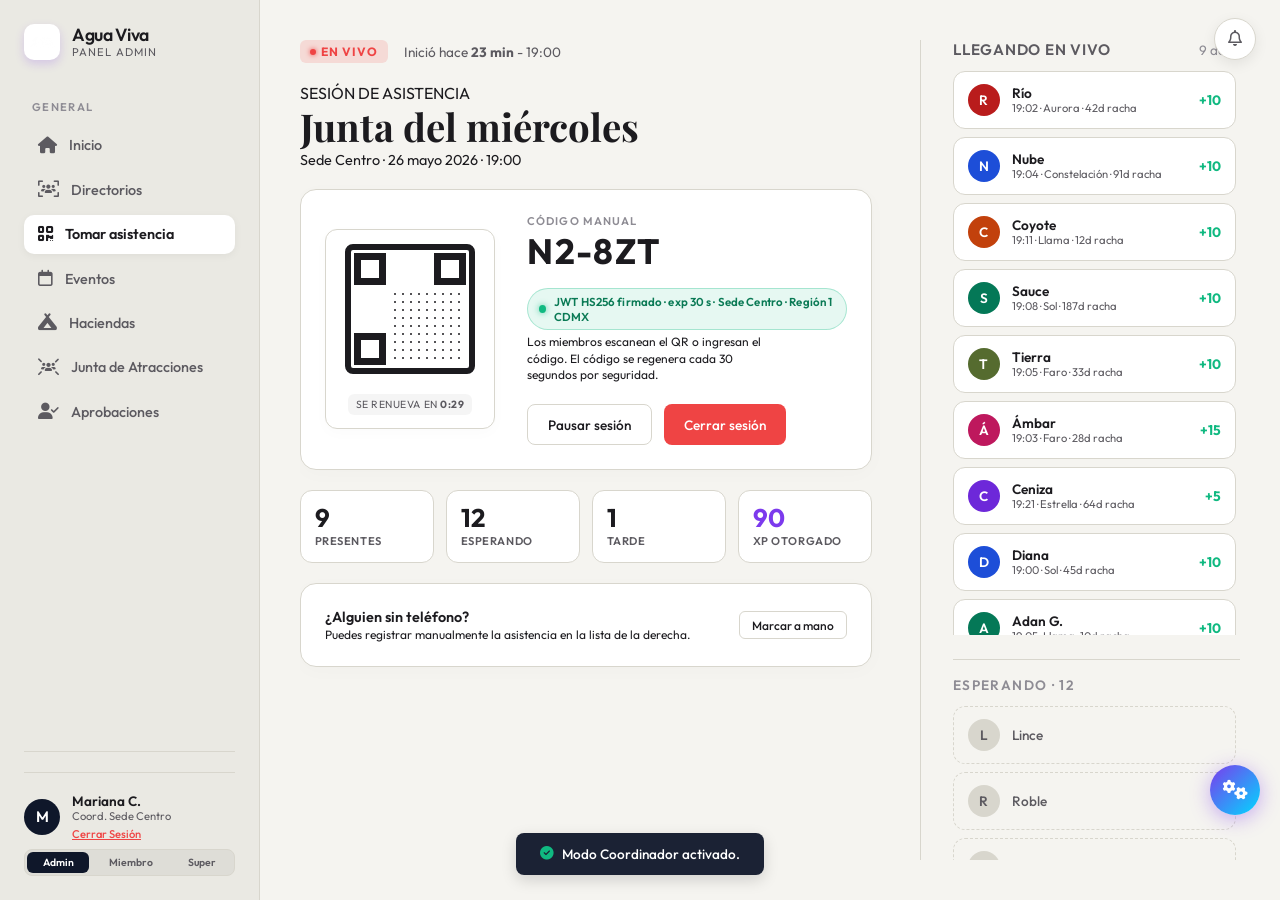
==== commit cdb6725f: "Reorganizar estructura de carpetas (js, css, docs), actualizar documentos y agregar portal index.htm" ====
--- a/admin.html
+++ b/admin.html
@@ -4,20 +4,16 @@
     <meta charset="UTF-8">
     <meta name="viewport" content="width=device-width, initial-scale=1.0">
     <title>Agua Viva - Panel de Administración</title>
-    <!-- Google Fonts: Serif (Playfair Display) & Sans-Serif (Outfit) -->
     <link rel="preconnect" href="https://fonts.googleapis.com">
     <link rel="preconnect" href="https://fonts.gstatic.com" crossorigin>
     <link href="https://fonts.googleapis.com/css2?family=Outfit:wght@300;400;500;600;700&family=Playfair+Display:ital,wght@0,400;0,600;0,700;1,400;1,600&display=swap" rel="stylesheet">
-    <!-- FontAwesome for Icons -->
     <link rel="stylesheet" href="https://cdnjs.cloudflare.com/ajax/libs/font-awesome/6.4.0/css/all.min.css">
-    <link rel="stylesheet" href="admin.css">
+    <link rel="stylesheet" href="css/admin.css">
 </head>
 <body class="admin-theme">
     
-    <!-- Admin Auth Overlay -->
     <div class="admin-auth-overlay" id="adminAuthOverlay">
         <div class="admin-auth-box">
-            <!-- Login View -->
             <div id="adminAuthLoginView">
                 <h1 class="admin-auth-title font-serif">Agua Viva</h1>
                 <p class="admin-auth-subtitle">Portal Administrativo</p>
@@ -40,7 +36,6 @@
                 </form>
             </div>
 
-            <!-- Register View -->
             <div id="adminAuthRegisterView" style="display: none;">
                 <h1 class="admin-auth-title font-serif">Agua Viva</h1>
                 <p class="admin-auth-subtitle">Registro de Coordinadores</p>
@@ -95,14 +90,12 @@
         </div>
     </div>
 
-    <!-- Admin Web Layout -->
     <div class="admin-layout">
         
-        <!-- Sidebar Navigation -->
         <aside class="admin-sidebar">
             <div class="sidebar-header">
-                <div class="brand-logo" style="background-color: #7C3AED; box-shadow: 0 4px 10px rgba(124, 58, 237, 0.3);">
-                    <span>AV</span>
+                <div class="brand-logo" style="background-color: #fff; box-shadow: 0 4px 10px rgba(124, 58, 237, 0.2); overflow: hidden; display: flex; align-items: center; justify-content: center; padding: 4px;">
+                    <img src="assets/Icons/LOGO AV.png" alt="Logo AV" style="height: 100%; width: 100%; object-fit: contain;">
                 </div>
                 <div class="brand-text">
                     <h3>Agua Viva</h3>
@@ -120,7 +113,7 @@
                     </li>
                     <li>
                         <a href="#" class="menu-item" data-view="view-miembros">
-                            <i class="fa-solid fa-users"></i> Miembros
+                            <i class="fa-solid fa-users-viewfinder"></i> Directorios
                         </a>
                     </li>
                     <li>
@@ -139,11 +132,15 @@
                         </a>
                     </li>
                     <li>
+                        <a href="#" class="menu-item" data-view="view-junta-atracciones">
+                            <i class="fa-solid fa-users-rays text-purple"></i> Junta de Atracciones
+                        </a>
+                    </li>
+                    <li>
                         <a href="#" class="menu-item" data-view="view-aprobaciones">
                             <i class="fa-solid fa-user-check text-indigo"></i> Aprobaciones
                         </a>
                     </li>
-                    <!-- Superadmin Special Tab (Only shown to Superadmin role) -->
                     <li id="sidebarSuperadminTab" style="display: none;">
                         <a href="superadmin.html" class="menu-item">
                             <i class="fa-solid fa-crown text-purple"></i> Superadmin
@@ -152,7 +149,6 @@
                 </ul>
             </nav>
 
-            <!-- Bottom Profile Card & Role Switcher -->
             <div class="sidebar-profile-wrapper">
                 <div class="sidebar-profile">
                     <div class="profile-avatar" id="adminProfileAvatar">M</div>
@@ -164,35 +160,38 @@
                 </div>
                 <div class="role-selector-pills mt-2">
                     <button class="pill-btn active" data-role="admin" id="pillRoleAdmin" title="Simular como Coordinador/Admin">Admin</button>
+                    <button class="pill-btn" data-role="member" id="pillRoleMember" title="Previsualizar como Miembro (privacidad de contactos)">Miembro</button>
                     <button class="pill-btn" data-role="superadmin" id="pillRoleSuper" title="Simular como Superadministrador">Super</button>
                 </div>
             </div>
         </aside>
 
-        <!-- Main Content Area -->
         <main class="admin-main">
             
-            <!-- VIEW 1: INICIO (Placeholder for Dashboard) -->
             <section class="admin-view" id="view-inicio">
                 <div class="view-header">
                     <h1 class="font-serif">Inicio</h1>
                     <p class="subtitle">Resumen global de la Sede Centro</p>
                 </div>
                 <div class="view-content">
-                    <div class="grid-3-col">
-                        <div class="card-kpi">
-                            <h3>12</h3>
-                            <p>Miembros registrados</p>
-                        </div>
-                        <div class="card-kpi">
-                            <h3>9</h3>
-                            <p>Activos esta semana</p>
-                        </div>
-                        <div class="card-kpi">
-                            <h3>92%</h3>
-                            <p>Asistencia promedio</p>
-                        </div>
-                    </div>
+                    <div class="grid-3-col" style="grid-template-columns: repeat(4, 1fr);">
+                        <div class="card-kpi"><h3 id="homeKpiMembers">0</h3><p>Miembros registrados</p></div>
+                        <div class="card-kpi"><h3 id="homeKpiPresent">0</h3><p>Presentes hoy</p></div>
+                        <div class="card-kpi"><h3 id="homeKpiPending">0</h3><p>Grupos por validar</p></div>
+                        <div class="card-kpi"><h3 id="homeKpiHacienda" style="font-size:1.4rem;">—</h3><p>Próxima hacienda</p></div>
+                    </div>
+
+                    <div style="display:grid; grid-template-columns: 1fr 1fr; gap:1.5rem; margin-top:1.5rem;">
+                        <div class="card-admin">
+                            <h3 class="font-serif border-bottom-title mb-4">Próximos eventos</h3>
+                            <div id="homeUpcomingList"></div>
+                        </div>
+                        <div class="card-admin">
+                            <h3 class="font-serif border-bottom-title mb-4">Grupos por validar (POA)</h3>
+                            <div id="homePendingGroups"></div>
+                        </div>
+                    </div>
+
                     <div class="card-admin mt-6">
                         <h3 class="font-serif">Bienvenido al Panel de Administración</h3>
                         <p class="mt-2 text-secondary">Desde aquí puedes coordinar juntas de asistencia en vivo, registrar nuevos integrantes para Jóvenes en Agua Viva, y dar seguimiento a los retiros de la Hacienda de tu región.</p>
@@ -203,12 +202,9 @@
                 </div>
             </section>
 
-            <!-- VIEW 2: TOMAR ASISTENCIA (Check-in view) -->
             <section class="admin-view active" id="view-asistencia">
-                <!-- Two-Column Layout (Main Panel + Live checked-in sidebar) -->
                 <div class="live-attendance-container">
                     
-                    <!-- Left: QR generation and controls -->
                     <div class="attendance-control-panel">
                         <div class="attendance-live-header">
                             <span class="badge-live"><span class="pulse-dot"></span> EN VIVO</span>
@@ -221,10 +217,8 @@
                             <p class="meeting-subtitle text-secondary">Sede Centro · 26 mayo 2026 · 19:00</p>
                         </div>
 
-                        <!-- QR Code & Manual Code Box -->
                         <div class="card-admin qr-generation-card">
                             <div class="qr-code-wrapper">
-                                <!-- Mock QR image representation -->
                                 <div class="mock-qr-display">
                                     <div class="qr-mock-square-corners">
                                         <div class="qr-mock-eye top-left"></div>
@@ -239,6 +233,10 @@
                             <div class="manual-code-wrapper">
                                 <span class="manual-code-label">CÓDIGO MANUAL</span>
                                 <h2 class="manual-code-value" id="manualCodeVal">K7-9MX</h2>
+                                <div class="jwt-indicator" id="jwtIndicator" title="Cada código viaja dentro de un JSON Web Token firmado con HMAC-SHA256 que expira a los 30 segundos.">
+                                    <span class="jwt-dot"></span>
+                                    <span id="jwtStatusText">JWT HS256 firmado · exp 30 s</span>
+                                </div>
                                 <p class="manual-code-desc text-secondary">Los miembros escanean el QR o ingresan el código. El código se regenera cada 30 segundos por seguridad.</p>
                                 
                                 <div class="attendance-actions">
@@ -248,7 +246,6 @@
                             </div>
                         </div>
 
-                        <!-- Statistics boxes -->
                         <div class="attendance-stats-grid">
                             <div class="stat-box-mini presents">
                                 <span class="sbm-val" id="cntPresentes">8</span>
@@ -268,7 +265,6 @@
                             </div>
                         </div>
 
-                        <!-- Manual entry trigger -->
                         <div class="card-admin manual-phone-card">
                             <div class="mpc-text">
                                 <h4>¿Alguien sin teléfono?</h4>
@@ -278,39 +274,31 @@
                         </div>
                     </div>
 
-                    <!-- Right: Live arrivals list -->
                     <div class="attendance-arrivals-panel">
                         <div class="arrivals-header">
                             <h3>Llegando en vivo</h3>
                             <span class="arrivals-ratio" id="arrivalsRatio">8 de 12</span>
                         </div>
 
-                        <!-- Checked-in list -->
                         <div class="arrivals-scroll-list" id="checkedInArrivalsList">
-                            <!-- Dynamic checked-in items by JS -->
                         </div>
 
                         <div class="waiting-header">
                             <h3>ESPERANDO · <span id="waitingCount">4</span></h3>
                         </div>
 
-                        <!-- Waiting check-in list -->
                         <div class="waiting-scroll-list" id="waitingCheckInList">
-                            <!-- Dynamic waiting items by JS -->
                         </div>
                     </div>
                 </div>
             </section>
 
-            <!-- VIEW 3: MIEMBROS (Directory list) -->
             <section class="admin-view" id="view-miembros">
                 <div class="directory-container">
-                    
-                    <!-- Directory Header -->
                     <div class="directory-header">
                         <div>
-                            <span class="section-subtitle">SEDE CENTRO</span>
-                            <h1 class="font-serif">Miembros</h1>
+                            <span class="section-subtitle" id="dirHeaderSubtitle">SEDE CENTRO</span>
+                            <h1 class="font-serif" id="dirHeaderTitle">Directorios</h1>
                             <p class="subtitle text-secondary"><strong id="dirTotalCount">12</strong> registrados · <strong id="dirActiveCount">9</strong> activos esta semana</p>
                         </div>
                         <div class="directory-actions">
@@ -319,108 +307,375 @@
                         </div>
                     </div>
 
-                    <!-- KPI metrics grid -->
-                    <div class="directory-kpis-grid">
-                        <div class="kpi-card-white border-blue">
-                            <span class="kpi-white-title">Asistencias hoy</span>
-                            <div class="kpi-white-val-row">
-                                <span class="kpi-white-val">34</span>
-                                <span class="kpi-white-change text-green"><i class="fa-solid fa-arrow-trend-up"></i> +12%</span>
-                            </div>
-                        </div>
-                        <div class="kpi-card-white border-orange">
-                            <span class="kpi-white-title">Racha promedio</span>
-                            <div class="kpi-white-val-row">
-                                <span class="kpi-white-val">28d</span>
-                                <span class="kpi-white-change text-green"><i class="fa-solid fa-arrow-trend-up"></i> +4d</span>
-                            </div>
-                        </div>
-                        <div class="kpi-card-white border-purple">
-                            <span class="kpi-white-title">XP total otorgado</span>
-                            <div class="kpi-white-val-row">
-                                <span class="kpi-white-val">14.8k</span>
-                                <span class="kpi-white-change text-green"><i class="fa-solid fa-arrow-trend-up"></i> +580</span>
-                            </div>
-                        </div>
-                        <div class="kpi-card-white border-red">
-                            <span class="kpi-white-title">En riesgo</span>
-                            <div class="kpi-white-val-row">
-                                <span class="kpi-white-val">2</span>
-                                <span class="kpi-white-change text-red"><i class="fa-solid fa-arrow-trend-down"></i> -1</span>
-                            </div>
-                            <span class="kpi-white-desc">sin asistir &gt;7d</span>
-                        </div>
-                    </div>
-
-                    <!-- Filters and Search panel -->
-                    <div class="directory-filters-panel card-admin">
-                        <div class="search-box-white">
-                            <i class="fa-solid fa-magnifying-glass"></i>
-                            <input type="text" id="dirSearchInput" placeholder="Buscar por alias...">
-                        </div>
-                        
-                        <div class="filter-tab-buttons" id="dirFilterTabs">
-                            <button class="tab-btn active" data-filter="all">Todos · 12</button>
-                            <button class="tab-btn" data-filter="active">Activos · 9</button>
-                            <button class="tab-btn" data-filter="risk">En riesgo · 2</button>
-                            <button class="tab-btn" data-filter="new">Nuevos · 1</button>
-                        </div>
-                        
-                        <div class="sort-select-wrapper" style="margin-right: 1rem;">
-                            <label>Filtrar Rol:</label>
-                            <select id="dirRoleFilter" class="styled-select-white">
-                                <option value="all">Todos los Roles</option>
-                                <option value="PADRINO">Padrinos</option>
-                                <option value="OREJA">Orejas</option>
-                                <option value="APOYO">Apoyos</option>
-                                <option value="JAV">JAV</option>
-                            </select>
-                        </div>
-                        <div class="sort-select-wrapper">
-                            <label>Ordenar:</label>
-                            <select id="dirSortSelect" class="styled-select-white">
-                                <option value="level">Nivel</option>
-                                <option value="racha">Racha</option>
-                                <option value="clean">Tiempo Limpio</option>
-                                <option value="name">Alias</option>
-                            </select>
-                        </div>
-                    </div>
-
-                    <!-- Directory Table -->
-                    <div class="card-admin directory-table-card">
-                        <div class="table-responsive">
-                            <table class="directory-table">
-                                <thead>
-                                    <tr>
-                                        <th>MIEMBRO</th>
-                                        <th>NIVEL</th>
-                                        <th>RACHA</th>
-                                        <th>TIEMPO LIMPIO</th>
-                                        <th>CELULAR</th>
-                                        <th>ÚLTIMA ASISTENCIA</th>
-                                        <th></th>
-                                    </tr>
-                                </thead>
-                                <tbody id="dirTableBody">
-                                    <!-- Dynamic rows by JS -->
-                                </tbody>
-                            </table>
+                    <!-- Pestañas del Directorio -->
+                    <div class="directory-tabs" id="dirTabSelector" style="display:flex; gap:0.5rem; margin-bottom:1.5rem; border-bottom:1px solid #eee; padding-bottom:0.5rem;">
+                        <button type="button" class="tab-btn active" data-dir-tab="militancia" style="padding:0.5rem 1rem; border:none; background:none; font-weight:600; cursor:pointer; color:var(--admin-purple); border-bottom:3px solid var(--admin-purple); font-size:0.9rem;">Militancia</button>
+                        <button type="button" class="tab-btn" data-dir-tab="mi-grupo" style="padding:0.5rem 1rem; border:none; background:none; font-weight:600; cursor:pointer; color:var(--admin-text-secondary); font-size:0.9rem;">Mi Grupo</button>
+                        <button type="button" class="tab-btn" data-dir-tab="regional" style="padding:0.5rem 1rem; border:none; background:none; font-weight:600; cursor:pointer; color:var(--admin-text-secondary); font-size:0.9rem;">Regional</button>
+                        <button type="button" class="tab-btn" data-dir-tab="interregional" style="padding:0.5rem 1rem; border:none; background:none; font-weight:600; cursor:pointer; color:var(--admin-text-secondary); font-size:0.9rem;">Interregional</button>
+                    </div>
+
+                    <div id="dirPanelMilitancia" class="dir-tab-panel active">
+                        <div class="directory-kpis-grid">
+                            <div class="kpi-card-white border-blue">
+                                <span class="kpi-white-title">Asistencias hoy</span>
+                                <div class="kpi-white-val-row">
+                                    <span class="kpi-white-val">34</span>
+                                    <span class="kpi-white-change text-green"><i class="fa-solid fa-arrow-trend-up"></i> +12%</span>
+                                </div>
+                            </div>
+                            <div class="kpi-card-white border-orange">
+                                <span class="kpi-white-title">Racha promedio</span>
+                                <div class="kpi-white-val-row">
+                                    <span class="kpi-white-val">28d</span>
+                                    <span class="kpi-white-change text-green"><i class="fa-solid fa-arrow-trend-up"></i> +4d</span>
+                                </div>
+                            </div>
+                            <div class="kpi-card-white border-purple">
+                                <span class="kpi-white-title">XP total otorgado</span>
+                                <div class="kpi-white-val-row">
+                                    <span class="kpi-white-val">14.8k</span>
+                                    <span class="kpi-white-change text-green"><i class="fa-solid fa-arrow-trend-up"></i> +580</span>
+                                </div>
+                            </div>
+                            <div class="kpi-card-white border-red">
+                                <span class="kpi-white-title">En riesgo</span>
+                                <div class="kpi-white-val-row">
+                                    <span class="kpi-white-val">2</span>
+                                    <span class="kpi-white-change text-red"><i class="fa-solid fa-arrow-trend-down"></i> -1</span>
+                                </div>
+                                <span class="kpi-white-desc">sin asistir &gt;7d</span>
+                            </div>
+                        </div>
+
+                        <div class="directory-filters-panel card-admin">
+                            <div class="search-box-white">
+                                <i class="fa-solid fa-magnifying-glass"></i>
+                                <input type="text" id="dirSearchInput" placeholder="Buscar por alias...">
+                            </div>
+                            
+                            <div class="filter-tab-buttons" id="dirFilterTabs">
+                                <button class="tab-btn active" data-filter="all">Todos · 12</button>
+                                <button class="tab-btn" data-filter="active">Activos · 9</button>
+                                <button class="tab-btn" data-filter="risk">En riesgo · 2</button>
+                                <button class="tab-btn" data-filter="new">Nuevos · 1</button>
+                            </div>
+                            
+                            <div class="sort-select-wrapper" style="margin-right: 1rem;">
+                                <label>Filtrar Rol:</label>
+                                <select id="dirRoleFilter" class="styled-select-white">
+                                    <option value="all">Todos los Roles</option>
+                                    <option value="PADRINO">Padrinos</option>
+                                    <option value="OREJA">Orejas</option>
+                                    <option value="APOYO">Apoyos</option>
+                                    <option value="JAV">JAV</option>
+                                </select>
+                            </div>
+                            <div class="sort-select-wrapper">
+                                <label>Ordenar:</label>
+                                <select id="dirSortSelect" class="styled-select-white">
+                                    <option value="level">Nivel</option>
+                                    <option value="racha">Racha</option>
+                                    <option value="clean">Tiempo Limpio</option>
+                                    <option value="name">Alias</option>
+                                </select>
+                            </div>
+                        </div>
+
+                        <div class="directory-warning-banner" style="margin-bottom: 0.75rem; padding: 0.6rem 1rem; background: #fffbeb; border-left: 4px solid #f59e0b; border-radius: 4px; color: #b45309; font-size: 0.8rem; display: flex; align-items: center; gap: 0.5rem;">
+                            <i class="fa-solid fa-triangle-exclamation"></i>
+                            <span><strong>Nota de Privacidad:</strong> Tienes acceso a la información de contacto de miembros de toda la comunidad para fines de servicio. Su uso es confidencial y responsabilidad del coordinador.</span>
+                        </div>
+                        <div class="card-admin directory-table-card">
+                            <div class="table-responsive">
+                                <table class="directory-table">
+                                    <thead>
+                                        <tr>
+                                            <th>MIEMBRO</th>
+                                            <th>NIVEL</th>
+                                            <th>RACHA</th>
+                                            <th>TIEMPO LIMPIO</th>
+                                            <th>CELULAR</th>
+                                            <th>ÚLTIMA ASISTENCIA</th>
+                                            <th></th>
+                                        </tr>
+                                    </thead>
+                                    <tbody id="dirTableBody">
+                                    </tbody>
+                                </table>
+                            </div>
+                        </div>
+                    </div>
+
+                    <div id="dirPanelMiGrupo" class="dir-tab-panel" style="display:none;">
+                        <div class="view-header-flex mb-4" style="display:flex; justify-content:space-between; align-items:center; margin-bottom:1.5rem; flex-wrap:wrap; gap:1rem;">
+                            <div>
+                                <span class="section-subtitle" id="dirMyGroupSubtitle" style="text-transform:uppercase; font-size:0.75rem; letter-spacing:0.05em; color:var(--admin-text-secondary); font-weight:700;">GRUPO SATÉLITE · REGIÓN 1</span>
+                                <h2 class="font-serif" id="dirMyGroupName" style="font-size:1.8rem; margin:0.25rem 0;">Estructura de Mi Sede</h2>
+                            </div>
+                        </div>
+
+                        <div style="display:grid; grid-template-columns: 1.2fr 1.8fr; gap:1.5rem; margin-bottom:2rem;">
+                            <div class="card-admin" style="background:#fff; border:1px solid var(--admin-border); border-radius:12px; padding:1.5rem;">
+                                <h3 class="font-serif border-bottom-title mb-4" style="font-size:1.15rem; font-weight:600; border-bottom:1px solid #eee; padding-bottom:0.5rem; margin-bottom:1rem;"><i class="fa-solid fa-map-location-dot text-purple" style="color:#7c3aed; margin-right:0.5rem;"></i> Ubicación de la Sede</h3>
+                                <form id="adminGroupLocationForm">
+                                    <div class="form-group-white mb-3">
+                                        <label style="font-size:0.75rem; font-weight:700; color:var(--admin-text-secondary); display:block; margin-bottom:0.4rem;">Enlace de Google Maps / Waze</label>
+                                        <input type="url" id="adminGroupLocLink" class="form-control-white w-full" placeholder="https://maps.google.com/?q=..." style="border:1px solid var(--admin-border); border-radius:6px; padding:0.5rem; width:100%; background:#fafafa; border:1px solid #ddd; outline:none; font-size:0.85rem;">
+                                    </div>
+
+                                    <div style="display:flex; gap:0.5rem; margin-top:1rem;">
+                                        <button type="button" class="btn btn-primary btn-xs" id="btnSaveGroupLocation" style="font-size:0.8rem; padding:0.5rem 0.8rem;">
+                                            <i class="fa-solid fa-floppy-disk"></i> Guardar Ubicación
+                                        </button>
+                                        <a id="btnViewGroupLocLink" href="#" target="_blank" class="btn btn-outline btn-xs" style="font-size:0.8rem; padding:0.5rem 0.8rem; text-decoration:none; text-align:center; color:#333; border:1px solid #ccc; display:flex; align-items:center; gap:0.25rem; border-radius:6px;">
+                                            <i class="fa-solid fa-arrow-up-right-from-square"></i> Ver Mapa
+                                        </a>
+                                    </div>
+                                    <div class="mt-4" style="margin-top:1rem; border-radius:8px; overflow:hidden; border:1px solid #ddd; height:180px; display:none;" id="adminGroupLocMapContainer">
+                                        <iframe id="iframeGroupLocMap" width="100%" height="100%" style="border:0;" allowfullscreen="" loading="lazy" referrerpolicy="no-referrer-when-downgrade"></iframe>
+                                    </div>
+                                </form>
+                            </div>
+
+                            <div class="card-admin" style="background:#fff; border:1px solid var(--admin-border); border-radius:12px; padding:1.5rem;">
+                                <h3 class="font-serif border-bottom-title mb-4" style="font-size:1.15rem; font-weight:600; border-bottom:1px solid #eee; padding-bottom:0.5rem; margin-bottom:1rem;"><i class="fa-solid fa-user-tie text-purple" style="color:#7c3aed; margin-right:0.5rem;"></i> Cuadro Orgánico de Servidores</h3>
+                                <div class="table-responsive">
+                                    <table class="custom-table" style="width:100%; border-collapse:collapse; text-align:left; font-size:0.85rem;">
+                                        <thead>
+                                            <tr style="border-bottom:1px solid #eee; font-size:0.8rem; color:var(--admin-text-secondary); height:30px;">
+                                                <th style="padding:0.4rem;">Cargo</th>
+                                                <th style="padding:0.4rem;">Servidor</th>
+                                                <th style="padding:0.4rem;">Celular</th>
+                                            </tr>
+                                        </thead>
+                                        <tbody id="adminMyGroupServidoresTableBody">
+                                        </tbody>
+                                    </table>
+                                </div>
+                            </div>
+                        </div>
+
+                        <div class="card-admin" style="background:#fff; border:1px solid var(--admin-border); border-radius:12px; padding:1.5rem;">
+                            <h3 class="font-serif border-bottom-title mb-3" style="font-size:1.15rem; font-weight:600; border-bottom:1px solid #eee; padding-bottom:0.5rem; margin-bottom:1rem;">Lista de Militancia (Mi Sede)</h3>
+                            <div class="table-responsive">
+                                <table class="directory-table" style="width:100%; font-size:0.9rem;">
+                                    <thead>
+                                        <tr style="text-align:left;">
+                                            <th style="padding:0.5rem 0.25rem;">MIEMBRO</th>
+                                            <th style="padding:0.5rem 0.25rem;">NIVEL</th>
+                                            <th style="padding:0.5rem 0.25rem;">RACHA</th>
+                                            <th style="padding:0.5rem 0.25rem;">TIEMPO LIMPIO</th>
+                                            <th style="padding:0.5rem 0.25rem;">CELULAR</th>
+                                        </tr>
+                                    </thead>
+                                    <tbody id="adminMyGroupMilitanciaTableBody">
+                                    </tbody>
+                                </table>
+                            </div>
+                        </div>
+                    </div>
+
+                    <div id="dirPanelRegional" class="dir-tab-panel" style="display:none;">
+                        <div class="view-header-flex mb-4" style="display:flex; justify-content:space-between; align-items:center; margin-bottom:1.5rem; flex-wrap:wrap; gap:1rem;">
+                            <div>
+                                <span class="section-subtitle" id="dirRegionSubtitle" style="text-transform:uppercase; font-size:0.75rem; letter-spacing:0.05em; color:var(--admin-text-secondary); font-weight:700;">REGIÓN 1 CDMX</span>
+                                <h2 class="font-serif" style="font-size:1.8rem; margin:0.25rem 0;">Directorio Regional</h2>
+                            </div>
+                        </div>
+
+                        <div style="display:grid; grid-template-columns: 1.2fr 1.8fr; gap:1.5rem; margin-bottom:2rem;">
+                            <div>
+                                <div class="card-admin mb-6" style="background:#fff; border:1px solid var(--admin-border); border-radius:12px; padding:1.5rem; margin-bottom:1.5rem;">
+                                    <h3 class="font-serif border-bottom-title mb-3" style="font-size:1.15rem; font-weight:600; border-bottom:1px solid #eee; padding-bottom:0.5rem; margin-bottom:1rem;"><i class="fa-solid fa-campground text-purple" style="color:#7c3aed; margin-right:0.5rem;"></i> Ubicación de la Hacienda Regional</h3>
+                                    <form id="adminHaciendaLocationForm">
+                                        <div class="form-group-white mb-2">
+                                            <label style="font-size:0.75rem; font-weight:700; color:var(--admin-text-secondary); display:block; margin-bottom:0.4rem;">Nombre de la Hacienda</label>
+                                            <input type="text" id="adminHaciendaLocName" class="form-control-white w-full" placeholder="Ej. Hacienda Buena Vista" style="border:1px solid var(--admin-border); border-radius:6px; padding:0.5rem; width:100%; background:#fafafa; border:1px solid #ddd; outline:none; font-size:0.85rem;">
+                                        </div>
+                                        <div class="form-group-white mb-2">
+                                            <label style="font-size:0.75rem; font-weight:700; color:var(--admin-text-secondary); display:block; margin-bottom:0.4rem;">Enlace Google Maps / Hacienda</label>
+                                            <input type="url" id="adminHaciendaLocLink" class="form-control-white w-full" placeholder="https://maps.google.com/?q=..." style="border:1px solid var(--admin-border); border-radius:6px; padding:0.5rem; width:100%; background:#fafafa; border:1px solid #ddd; outline:none; font-size:0.85rem;">
+                                        </div>
+
+                                        <div style="display:flex; gap:0.5rem; margin-top:1rem;">
+                                            <button type="button" class="btn btn-primary btn-xs" id="btnSaveHaciendaLocation" style="font-size:0.8rem; padding:0.5rem 0.8rem;">
+                                                <i class="fa-solid fa-floppy-disk"></i> Guardar Hacienda
+                                            </button>
+                                            <a id="btnViewHaciendaLocLink" href="#" target="_blank" class="btn btn-outline btn-xs" style="font-size:0.8rem; padding:0.5rem 0.8rem; text-decoration:none; text-align:center; color:#333; border:1px solid #ccc; display:flex; align-items:center; gap:0.25rem; border-radius:6px;">
+                                                <i class="fa-solid fa-arrow-up-right-from-square"></i> Ver Hacienda
+                                            </a>
+                                        </div>
+                                        <div class="mt-4" style="margin-top:1rem; border-radius:8px; overflow:hidden; border:1px solid #ddd; height:180px; display:none;" id="adminHaciendaLocMapContainer">
+                                            <iframe id="iframeHaciendaLocMap" width="100%" height="100%" style="border:0;" allowfullscreen="" loading="lazy" referrerpolicy="no-referrer-when-downgrade"></iframe>
+                                        </div>
+                                    </form>
+                                </div>
+
+                                <div class="card-admin" style="background:#fff; border:1px solid var(--admin-border); border-radius:12px; padding:1.5rem;">
+                                    <h3 class="font-serif border-bottom-title mb-3" style="font-size:1.15rem; font-weight:600; border-bottom:1px solid #eee; padding-bottom:0.5rem; margin-bottom:1rem;">Sedes en la Región</h3>
+                                    <div class="list-group-scrollable" id="adminRegionSedesList" style="max-height: 250px; overflow-y: auto; display:flex; flex-direction:column; gap:0.5rem;">
+                                    </div>
+                                </div>
+                            </div>
+
+                            <div class="card-admin" id="adminRegionalGroupDetailCard" style="background:#fff; border:1px solid var(--admin-border); border-radius:12px; padding:1.5rem;">
+                                <div style="text-align:center; padding:3rem 0; color:var(--admin-text-secondary);" id="adminRegionalGroupDetailEmpty">
+                                    <i class="fa-solid fa-arrow-left-long" style="font-size:2rem; margin-bottom:1rem; display:block;"></i>
+                                    Selecciona una sede de la lista izquierda para consultar sus servidores y militancia.
+                                </div>
+                                <div id="adminRegionalGroupDetailContent" style="display:none;">
+                                    <div style="display:flex; justify-content:space-between; align-items:start; border-bottom:1px solid #eee; padding-bottom:0.75rem; margin-bottom:1rem;">
+                                        <div>
+                                            <h3 class="font-serif" id="lblRegGroupDetailName" style="font-size:1.3rem; font-weight:600; margin:0;">Grupo Zaragoza</h3>
+
+                                        </div>
+                                        <a id="lblRegGroupDetailLink" href="#" target="_blank" class="btn btn-outline btn-xs" style="text-decoration:none; color:#333; font-size:0.8rem; padding:0.4rem 0.6rem; border:1px solid #ccc; display:flex; align-items:center; gap:0.25rem; border-radius:6px;">
+                                            <i class="fa-solid fa-map-pin"></i> Ver Mapa
+                                        </a>
+                                    </div>
+                                    <div class="mb-4" style="margin-bottom:1rem; border-radius:8px; overflow:hidden; border:1px solid #eee; height:120px; display:none;" id="adminRegGroupDetailMapContainer">
+                                        <iframe id="iframeRegGroupDetailMap" width="100%" height="100%" style="border:0;" allowfullscreen="" loading="lazy" referrerpolicy="no-referrer-when-downgrade"></iframe>
+                                    </div>
+                                    
+                                    <h4 style="font-size:0.9rem; font-weight:700; margin-bottom:0.5rem; color:#444;"><i class="fa-solid fa-user-shield text-purple" style="color:#7c3aed; margin-right:0.25rem;"></i> Cuadro de Servidores</h4>
+                                    <div class="table-responsive mb-4">
+                                        <table class="custom-table" style="width:100%; border-collapse:collapse; font-size:0.85rem; text-align:left;">
+                                            <thead>
+                                                <tr style="border-bottom:1px solid #eee; color:var(--admin-text-secondary); height:30px;">
+                                                    <th style="padding:0.4rem;">Cargo</th>
+                                                    <th style="padding:0.4rem;">Nombre</th>
+                                                    <th style="padding:0.4rem;">Celular</th>
+                                                </tr>
+                                            </thead>
+                                            <tbody id="tblRegGroupDetailServidores">
+                                            </tbody>
+                                        </table>
+                                    </div>
+
+                                    <h4 style="font-size:0.9rem; font-weight:700; margin-bottom:0.5rem; color:#444;"><i class="fa-solid fa-users text-purple" style="color:#7c3aed; margin-right:0.25rem;"></i> Militancia Activa</h4>
+                                    <div class="table-responsive" style="max-height:200px; overflow-y:auto;">
+                                        <table class="directory-table" style="width:100%; font-size:0.85rem; text-align:left;">
+                                            <thead>
+                                                <tr style="border-bottom:1px solid #eee;">
+                                                    <th style="padding:0.4rem;">Alias</th>
+                                                    <th style="padding:0.4rem;">Nivel</th>
+                                                    <th style="padding:0.4rem;">Racha</th>
+                                                    <th style="padding:0.4rem;">Celular</th>
+                                                </tr>
+                                            </thead>
+                                            <tbody id="tblRegGroupDetailMilitancia">
+                                            </tbody>
+                                        </table>
+                                    </div>
+                                </div>
+                            </div>
+                        </div>
+                    </div>
+
+                    <div id="dirPanelInterregional" class="dir-tab-panel" style="display:none;">
+                        <div class="view-header-flex mb-4" style="margin-bottom:1.5rem;">
+                            <div>
+                                <span class="section-subtitle" style="text-transform:uppercase; font-size:0.75rem; letter-spacing:0.05em; color:var(--admin-text-secondary); font-weight:700;">CONSEJO GENERAL</span>
+                                <h2 class="font-serif" style="font-size:1.8rem; margin:0.25rem 0;">Directorio Interregional (Nacional)</h2>
+                                <p class="subtitle text-secondary" style="font-size:0.9rem; color:var(--admin-text-secondary);">Navega a través de las 9 regiones de la comunidad para consultar sus sedes y liderazgos.</p>
+                            </div>
+                        </div>
+
+                        <div style="display:grid; grid-template-columns: repeat(3, 1fr); gap:1rem; margin-bottom:2rem;" id="adminInterregionalGrid">
+                        </div>
+
+                        <div id="adminInterregionalDetailContainer" style="display:none; border-top:2px solid #eee; padding-top:2rem;">
+                            <div style="display:flex; justify-content:space-between; align-items:center; margin-bottom:1.5rem;">
+                                <h3 class="font-serif" id="lblInterRegTitle" style="font-size:1.5rem; margin:0;">Región 4 Puebla</h3>
+                                <button type="button" class="btn btn-outline btn-xs" id="btnBackToInterregionalGrid" style="padding:0.4rem 0.75rem; font-size:0.8rem; border:1px solid #ccc; border-radius:6px; background:#fff; cursor:pointer;"><i class="fa-solid fa-arrow-left"></i> Volver a Regiones</button>
+                            </div>
+                            
+                            <div style="display:grid; grid-template-columns: 1.2fr 1.8fr; gap:1.5rem;">
+                                <div>
+                                    <div class="card-admin mb-6" style="background:#fff; border:1px solid var(--admin-border); border-radius:12px; padding:1.5rem; margin-bottom:1.5rem;">
+                                        <h4 class="font-serif border-bottom-title mb-2" style="font-size:1.1rem; font-weight:600; border-bottom:1px solid #eee; padding-bottom:0.5rem; margin-bottom:1rem;"><i class="fa-solid fa-campground text-purple" style="color:#7c3aed; margin-right:0.5rem;"></i> Hacienda de esta Región</h4>
+                                        <div style="font-size:0.85rem;">
+                                            <p style="margin-bottom:0.5rem;"><strong>Nombre:</strong> <span id="lblInterRegHaciendaName">Cargando...</span></p>
+
+                                            <a id="lblInterRegHaciendaLink" href="#" target="_blank" class="btn btn-outline btn-xs w-full text-center" style="text-decoration:none; color:#333; border:1px solid #ccc; display:block; padding:0.4rem; margin-top:0.75rem; border-radius:6px; text-align:center;">
+                                                <i class="fa-solid fa-arrow-up-right-from-square"></i> Ver Ubicación de Hacienda
+                                            </a>
+                                            <div style="border-radius:8px; overflow:hidden; border:1px solid #eee; height:120px; margin-top:0.75rem; display:none;" id="adminInterRegHaciendaMapContainer">
+                                                <iframe id="iframeInterRegHaciendaMap" width="100%" height="100%" style="border:0;" allowfullscreen="" loading="lazy" referrerpolicy="no-referrer-when-downgrade"></iframe>
+                                            </div>
+                                        </div>
+                                    </div>
+                                    <div class="card-admin" style="background:#fff; border:1px solid var(--admin-border); border-radius:12px; padding:1.5rem;">
+                                        <h4 class="font-serif border-bottom-title mb-2" style="font-size:1.1rem; font-weight:600; border-bottom:1px solid #eee; padding-bottom:0.5rem; margin-bottom:1rem;">Sedes de la Región</h4>
+                                        <div class="list-group-scrollable" id="adminInterRegionSedesList" style="max-height: 250px; overflow-y: auto; display:flex; flex-direction:column; gap:0.5rem;">
+                                        </div>
+                                    </div>
+                                </div>
+
+                                <div class="card-admin" id="adminInterRegionGroupDetailCard" style="background:#fff; border:1px solid var(--admin-border); border-radius:12px; padding:1.5rem;">
+                                    <div style="text-align:center; padding:3rem 0; color:var(--admin-text-secondary);" id="adminInterRegionGroupDetailEmpty">
+                                        Selecciona una sede regional de la lista izquierda para consultar sus detalles.
+                                    </div>
+                                    <div id="adminInterRegionGroupDetailContent" style="display:none;">
+                                        <div style="display:flex; justify-content:space-between; align-items:start; border-bottom:1px solid #eee; padding-bottom:0.75rem; margin-bottom:1rem;">
+                                            <div>
+                                                <h3 class="font-serif" id="lblInterRegGroupDetailName" style="font-size:1.3rem; font-weight:600; margin:0;">Grupo Zaragoza</h3>
+
+                                            </div>
+                                            <a id="lblInterRegGroupDetailLink" href="#" target="_blank" class="btn btn-outline btn-xs" style="text-decoration:none; color:#333; font-size:0.8rem; padding:0.4rem 0.6rem; border:1px solid #ccc; display:flex; align-items:center; gap:0.25rem; border-radius:6px;">
+                                                <i class="fa-solid fa-map-pin"></i> Ver Mapa
+                                            </a>
+                                        </div>
+                                        <div class="mb-4" style="margin-bottom:1rem; border-radius:8px; overflow:hidden; border:1px solid #eee; height:120px; display:none;" id="adminInterRegionGroupDetailMapContainer">
+                                            <iframe id="iframeInterRegionGroupDetailMap" width="100%" height="100%" style="border:0;" allowfullscreen="" loading="lazy" referrerpolicy="no-referrer-when-downgrade"></iframe>
+                                        </div>
+                                        
+                                        <h4 style="font-size:0.9rem; font-weight:700; margin-bottom:0.5rem; color:#444;"><i class="fa-solid fa-user-shield text-purple" style="color:#7c3aed; margin-right:0.25rem;"></i> Cuadro de Servidores</h4>
+                                        <div class="table-responsive mb-4">
+                                            <table class="custom-table" style="width:100%; border-collapse:collapse; font-size:0.85rem; text-align:left;">
+                                                <thead>
+                                                    <tr style="border-bottom:1px solid #eee; color:var(--admin-text-secondary); height:30px;">
+                                                        <th style="padding:0.4rem;">Cargo</th>
+                                                        <th style="padding:0.4rem;">Nombre</th>
+                                                        <th style="padding:0.4rem;">Celular</th>
+                                                    </tr>
+                                                </thead>
+                                                <tbody id="tblInterRegGroupDetailServidores">
+                                                </tbody>
+                                            </table>
+                                        </div>
+
+                                        <h4 style="font-size:0.9rem; font-weight:700; margin-bottom:0.5rem; color:#444;"><i class="fa-solid fa-users text-purple" style="color:#7c3aed; margin-right:0.25rem;"></i> Militancia Activa</h4>
+                                        <div class="table-responsive" style="max-height:200px; overflow-y:auto;">
+                                            <table class="directory-table" style="width:100%; font-size:0.85rem; text-align:left;">
+                                                <thead>
+                                                    <tr style="border-bottom:1px solid #eee;">
+                                                        <th style="padding:0.4rem;">Alias</th>
+                                                        <th style="padding:0.4rem;">Nivel</th>
+                                                        <th style="padding:0.4rem;">Racha</th>
+                                                        <th style="padding:0.4rem;">Celular</th>
+                                                    </tr>
+                                                </thead>
+                                                <tbody id="tblInterRegGroupDetailMilitancia">
+                                                </tbody>
+                                            </table>
+                                        </div>
+                                    </div>
+                                </div>
+                            </div>
                         </div>
                     </div>
                 </div>
             </section>
 
-            <!-- VIEW 4: DETALLE MIEMBRO (Individual view) -->
             <section class="admin-view" id="view-detalle-miembro">
                 <div class="member-detail-container">
                     
-                    <!-- Breadcrumbs -->
                     <nav class="breadcrumbs">
                         <a href="#" class="breadcrumb-back" id="btnBackToDirectory">Miembros</a> &gt; <span id="detailMemberNameBreadcrumb">Ámbar</span>
                     </nav>
 
-                    <!-- Profile Header Card -->
                     <div class="card-admin detail-profile-header-card">
                         <div class="dph-main-info">
                             <div class="dph-avatar" id="detailAvatarCircle">Á</div>
@@ -434,11 +689,11 @@
                             </div>
                         </div>
                         
-                        <!-- Actions & Progress bar -->
                         <div class="dph-side-panel">
                             <div class="dph-actions-row">
                                 <button class="btn btn-outline btn-xs" id="btnAssignPadrino"><i class="fa-solid fa-user-plus"></i> Asignar padrino</button>
-                                <button class="btn btn-outline btn-xs"><i class="fa-regular fa-comment"></i> Enviar mensaje</button>
+                                <button class="btn btn-outline btn-xs" id="btnMessageMember"><i class="fa-regular fa-comment"></i> Enviar mensaje</button>
+                                <button class="btn btn-outline btn-xs" id="btnEditMember"><i class="fa-solid fa-pen"></i> Editar</button>
                             </div>
                             
                             <div class="level-progress-wrapper w-full mt-4">
@@ -453,7 +708,6 @@
                         </div>
                     </div>
 
-                    <!-- Metrics summary grid -->
                     <div class="grid-4-col mb-6">
                         <div class="card-kpi-white">
                             <span class="kpi-white-title">Tiempo limpio</span>
@@ -477,62 +731,65 @@
                         </div>
                     </div>
 
-                    <!-- Details Columns -->
                     <div class="detail-columns-layout">
                         
-                        <!-- Col Left: Charts & History -->
                         <div class="detail-col-left">
                             
-                            <!-- Attendance bar chart -->
                             <div class="card-admin mb-6">
                                 <div class="card-header-flex">
                                     <h3 class="font-serif">Asistencia · últimas 12 semanas</h3>
                                     <div class="chart-tab-buttons">
-                                        <button class="btn btn-outline btn-xs active">12 sem</button>
-                                        <button class="btn btn-outline btn-xs">6 meses</button>
-                                        <button class="btn btn-outline btn-xs">1 año</button>
+                                        <button class="btn btn-outline btn-xs active" data-chart-range="12w">12 sem</button>
+                                        <button class="btn btn-outline btn-xs" data-chart-range="6m">6 meses</button>
+                                        <button class="btn btn-outline btn-xs" data-chart-range="1y">1 año</button>
                                     </div>
                                 </div>
                                 <p class="card-desc">Juntas por semana registradas.</p>
                                 
                                 <div class="weekly-bar-chart">
-                                    <!-- Bar Chart representation -->
                                     <div class="chart-bars-container" id="attendanceBarChartContainer">
-                                        <!-- Dynamic bars injected by JS -->
-                                    </div>
-                                </div>
-                            </div>
-
-                            <!-- History timeline -->
+                                    </div>
+                                </div>
+                            </div>
+
                             <div class="card-admin">
                                 <div class="card-header-flex">
                                     <h3 class="font-serif">Historial reciente</h3>
                                     <button class="btn-text" id="btnViewAllHistory">Ver todo</button>
                                 </div>
                                 <div class="timeline-scroll-box" id="detailHistoryTimeline">
-                                    <!-- Dynamic history items -->
-                                </div>
-                            </div>
-                        </div>
-
-                        <!-- Col Right: Badges & Private Coordinator Notes -->
+                                </div>
+                            </div>
+                        </div>
+
                         <div class="detail-col-right">
                             
-                            <!-- Badges grid -->
                             <div class="card-admin mb-6">
                                 <h3 class="font-serif mb-2" id="lblDetailInsigniasCount">Insignias · 5 de 9</h3>
                                 <div class="badges-mini-grid" id="detailBadgesGrid">
-                                    <!-- Dynamic badges list by JS -->
-                                </div>
-                            </div>
-
-                            <!-- Coordinator private notes -->
+                                </div>
+                            </div>
+
+                            <!-- Avance editable de Padrino/Oreja (inventarios y ejercicios) -->
+                            <div class="card-admin mb-6" id="detailProgressCard" style="display:none;">
+                                <h3 class="font-serif mb-2"><i class="fa-solid fa-graduation-cap text-purple"></i> Avance: Inventarios y Ejercicios</h3>
+                                <p class="card-desc">Editable por el líder/coordinador para corregir el progreso del padrino/oreja.</p>
+                                <div style="margin-top:0.75rem;">
+                                    <span style="font-size:0.7rem; font-weight:700; text-transform:uppercase; color:var(--admin-text-secondary);">Inventarios</span>
+                                    <div id="detailScripturesList" style="display:grid; grid-template-columns:1fr 1fr; gap:0.35rem; margin-top:0.4rem;"></div>
+                                </div>
+                                <div style="margin-top:0.85rem;">
+                                    <span style="font-size:0.7rem; font-weight:700; text-transform:uppercase; color:var(--admin-text-secondary);">Ejercicios</span>
+                                    <div id="detailExercisesList" style="display:grid; grid-template-columns:1fr 1fr; gap:0.35rem; margin-top:0.4rem;"></div>
+                                </div>
+                                <button class="btn btn-primary w-full mt-4" id="btnSaveProgress"><i class="fa-solid fa-floppy-disk"></i> Guardar Avance</button>
+                            </div>
+
                             <div class="card-admin">
                                 <h3 class="font-serif mb-2"><i class="fa-solid fa-file-pen text-purple"></i> Notas del coordinador</h3>
                                 <p class="card-desc">Observaciones del proceso, visibles únicamente por los coordinadores de sede.</p>
                                 
                                 <div class="notes-feed-list" id="detailNotesFeedList">
-                                    <!-- Dynamic notes -->
                                 </div>
 
                                 <div class="add-note-form mt-4">
@@ -547,7 +804,6 @@
                 </div>
             </section>
 
-            <!-- VIEW 5: NUEVO MIEMBRO (Create Member Form) -->
             <section class="admin-view" id="view-nuevo-miembro">
                 <div class="new-member-container">
                     
@@ -560,10 +816,8 @@
                         <p class="subtitle text-secondary">Solo necesitamos un alias. Lo demás es opcional. La identidad real nunca se comparte con otros miembros.</p>
                     </div>
 
-                    <!-- Split columns: Form on left, live card preview on right -->
                     <div class="new-member-split-layout">
                         
-                        <!-- Left: Registration Form -->
                         <div class="card-admin new-member-form-card">
                             <form id="newMemberForm">
                                 <h3 class="font-serif border-bottom-title mb-4">Identidad pública</h3>
@@ -577,7 +831,6 @@
 
                                 <div class="form-group-white mb-6">
                                     <label>AVATAR</label>
-                                    <!-- Color circle selection -->
                                     <div class="avatar-color-picker" id="avatarColorPicker">
                                         <button type="button" class="color-btn active" data-color="#c2410c" style="background-color: #c2410c;"></button>
                                         <button type="button" class="color-btn" data-color="#b91c1c" style="background-color: #b91c1c;"></button>
@@ -641,10 +894,8 @@
                             </form>
                         </div>
 
-                        <!-- Right: Live card Preview (Dark Cosmic Card styling) -->
                         <div class="new-member-preview-container">
                             <div class="preview-card-wrapper">
-                                <!-- Mobile dark cosmic card frame -->
                                 <div class="mobile-live-preview-card">
                                     <div class="preview-avatar" id="prevAvatarCircle" style="background-color: #c2410c;">Á</div>
                                     <div class="preview-member-info">
@@ -668,7 +919,6 @@
                                 </div>
                             </div>
                             
-                            <!-- Emergency warning banner -->
                             <div class="alert-info-white">
                                 <div class="aiw-icon"><i class="fa-solid fa-circle-info"></i></div>
                                 <div class="aiw-text">
@@ -689,7 +939,6 @@
                 
                 <div class="events-container-grid" style="display: grid; grid-template-columns: 2fr 1fr; gap: 1.5rem; margin-top: 1.5rem;">
                     
-                    <!-- Left: Calendars view list -->
                     <div>
                         <div class="card-admin" style="margin-bottom: 1.5rem;">
                             <div class="card-header-flex" style="display: flex; justify-content: space-between; align-items: center; border-bottom: 1px solid var(--admin-border); padding-bottom: 0.75rem; margin-bottom: 1rem; flex-wrap: wrap; gap: 0.5rem;">
@@ -703,7 +952,7 @@
                                     <div style="height: 15px; width: 1px; background: #ccc;"></div>
                                     <div class="view-toggle-buttons" id="adminCalendarViewToggle" style="display: flex; gap: 0.25rem;">
                                         <button type="button" class="btn btn-xs btn-outline active" data-view="LIST" style="padding: 0.25rem 0.5rem; font-size: 0.8rem;" title="Ver Lista"><i class="fa-solid fa-list"></i></button>
-                                        <button type="button" class="btn btn-xs btn-outline" data-view="WEEK" style="padding: 0.25rem 0.5rem; font-size: 0.8rem;" title="Ver Semanal"><i class="fa-solid fa-calendar-week"></i></button>
+                                        <button type="button" class="btn btn-xs btn-outline" data-view="CALENDAR" style="padding: 0.25rem 0.5rem; font-size: 0.8rem;" title="Ver Calendario"><i class="fa-solid fa-calendar-days"></i></button>
                                     </div>
                                 </div>
                             </div>
@@ -721,38 +970,25 @@
                                         </tr>
                                     </thead>
                                     <tbody id="adminEventsTableBody">
-                                        <!-- Injected by JS -->
                                     </tbody>
                                 </table>
                             </div>
 
                             <div id="adminWeeklyCalendarContainer" style="display: none; margin-top: 1rem;">
-                                <div class="weekly-grid-header" style="display: grid; grid-template-columns: repeat(7, 1fr); gap: 0.5rem; text-align: center; font-weight: 600; font-size: 0.8rem; border-bottom: 1px solid var(--admin-border); padding-bottom: 0.5rem; margin-bottom: 0.5rem;">
-                                    <div>Lunes</div>
-                                    <div>Martes</div>
-                                    <div>Miércoles</div>
-                                    <div>Jueves</div>
-                                    <div>Viernes</div>
-                                    <div>Sábado</div>
-                                    <div>Domingo</div>
-                                </div>
-                                <div id="adminWeeklyCalendarGrid" style="display: grid; grid-template-columns: repeat(7, 1fr); gap: 0.5rem; min-height: 250px;">
-                                    <!-- Populated by JS -->
-                                </div>
-                            </div>
-                        </div>
-                    </div>
-
-                    <!-- Right: Schedule new event Form (For coordinators) -->
+                                <!-- Calendario mensual / anual generado por JS -->
+                            </div>
+                        </div>
+                    </div>
+
                     <div id="adminCreateEventContainer">
                         <div class="card-admin">
                             <h3 class="font-serif border-bottom-title mb-4">Agendar Evento</h3>
                             <form id="adminCreateEventForm">
-                                <div class="form-group-white mb-3">
+                                <div class="form-group-white mb-3" id="evtTitleContainer">
                                     <label for="evtTitle">Título del Evento / Tema *</label>
                                     <input type="text" id="evtTitle" class="form-control-white w-full" placeholder="Ej. El Despertar" required>
                                 </div>
-                                <div class="form-group-white mb-3">
+                                <div class="form-group-white mb-3" id="evtCalendarContainer">
                                     <label for="evtCalendar">Calendario Destino *</label>
                                     <select id="evtCalendar" class="form-control-white w-full" required>
                                         <option value="GROUP">Grupo (Interno)</option>
@@ -763,7 +999,6 @@
                                 <div class="form-group-white mb-3" id="evtGroupSelectContainer">
                                     <label for="evtGroup">Grupo Destino *</label>
                                     <select id="evtGroup" class="form-control-white w-full">
-                                        <!-- Injected by JS -->
                                     </select>
                                 </div>
                                 <div class="form-group-white mb-3">
@@ -783,31 +1018,103 @@
                                         <option value="JUNTAS_JAV">Juntas JAV</option>
                                         <option value="PADRES_JAV">Junta de Padres JAV</option>
                                         <optgroup label="Hacienda (Solo Superadmin)" id="evtHaciendaGroup">
-                                            <option value="R1">Hacienda R1 (CDMX)</option>
-                                            <option value="R4">Hacienda R4 (Puebla)</option>
-                                            <option value="JOVENES">Hacienda Jóvenes JAV</option>
+                                            <option value="HAC_R1">Hacienda Región 1 (CDMX)</option>
+                                            <option value="HAC_R2">Hacienda Región 2 (Edo. México)</option>
+                                            <option value="HAC_R3">Hacienda Región 3 (Querétaro/Gto.)</option>
+                                            <option value="HAC_R4">Hacienda Región 4 (Puebla)</option>
+                                            <option value="HAC_R5">Hacienda Región 5 (Guerrero)</option>
+                                            <option value="HAC_R6">Hacienda Región 6 (Yucatán)</option>
+                                            <option value="HAC_R7">Hacienda Región 7 (Chicago)</option>
+                                            <option value="HAC_R8">Hacienda Región 8 (Veracruz)</option>
+                                            <option value="HAC_R9">Hacienda Región 9 (Monterrey)</option>
+                                            <option value="HAC_JAV">Hacienda JAV (Interregional)</option>
                                         </optgroup>
                                     </select>
                                 </div>
+                                <!-- Modo Hacienda: solo región sede (JAV) y fechas de la experiencia -->
+                                <div id="evtHaciendaSection" style="display:none;">
+                                    <div class="form-group-white mb-3" id="evtHaciendaRegionContainer" style="display:none;">
+                                        <label for="evtHaciendaRegion">Región sede de la Hacienda JAV *</label>
+                                        <select id="evtHaciendaRegion" class="form-control-white w-full"></select>
+                                    </div>
+                                    <div class="form-grid-2-col mb-3">
+                                        <div class="form-group-white">
+                                            <label for="evtHaciendaStart">Inicio (Viernes / Jueves pre-avanzada) *</label>
+                                            <input type="date" id="evtHaciendaStart" class="form-control-white w-full">
+                                        </div>
+                                        <div class="form-group-white">
+                                            <label for="evtHaciendaEnd">Término (Domingo) *</label>
+                                            <input type="date" id="evtHaciendaEnd" class="form-control-white w-full">
+                                        </div>
+                                    </div>
+                                    <p class="text-xs text-secondary mb-3" style="font-size:0.78rem; color:var(--admin-text-secondary);">La experiencia dura 3 días (Vie–Dom). La pre-avanzada inicia el Jueves. Al guardar, las 9 regiones reciben aviso y se habilita su carga de POA.</p>
+                                </div>
+
+                                <!-- Ubicación Condicional -->
+                                <div id="evtLocationSection">
+                                    <div class="form-group-white mb-3" id="evtLocationTypeContainer" style="display:none;">
+                                        <label for="evtLocationType">Tipo de Ubicación *</label>
+                                        <select id="evtLocationType" class="form-control-white w-full">
+                                            <option value="GROUP">Sede de Grupo de la Región</option>
+                                            <option value="CUSTOM">Otro Lugar (Enlace Google Maps)</option>
+                                        </select>
+                                    </div>
+                                    <div class="form-group-white mb-3" id="evtLocationGroupContainer">
+                                        <label for="evtLocationGroup">Sede de Grupo *</label>
+                                        <select id="evtLocationGroup" class="form-control-white w-full">
+                                        </select>
+                                    </div>
+                                    <div class="form-group-white mb-3" id="evtLocationLinkContainer" style="display:none;">
+                                        <label for="evtLocationLink" id="lblEvtLocationLink">Enlace de Google Maps / Waze *</label>
+                                        <input type="url" id="evtLocationLink" class="form-control-white w-full" placeholder="https://maps.google.com/?q=...">
+                                    </div>
+                                    <div class="form-group-white mb-3" id="evtLocationDetailsContainer">
+                                        <label for="evtLocationDetails" id="lblEvtLocationDetails">Detalles del Salón / Espacio *</label>
+                                        <input type="text" id="evtLocationDetails" class="form-control-white w-full" placeholder="Ej. Salón de Oración, Planta Alta">
+                                    </div>
+                                </div>
+
+                                <div id="evtSpeakerSection">
                                 <div class="form-group-white mb-3">
-                                    <label for="evtInfo" id="evtInfoLabel">Ubicación / Detalles *</label>
-                                    <input type="text" id="evtInfo" class="form-control-white w-full" placeholder="Ej. Sede Centro · Sala A" required>
-                                </div>
-                                <div class="form-group-white mb-3">
-                                    <label for="evtSpeaker">Ponente / Responsable *</label>
-                                    <input type="text" id="evtSpeaker" class="form-control-white w-full" placeholder="Ej. Padrino Juan A." required>
-                                </div>
-                                <div class="form-grid-2-col mb-3">
-                                    <div class="form-group-white">
-                                        <label for="evtDay">Día (Ej. 29)</label>
-                                        <input type="text" id="evtDay" class="form-control-white" placeholder="29" required>
-                                    </div>
-                                    <div class="form-group-white">
-                                        <label for="evtMonth">Mes (Ej. Vie)</label>
-                                        <input type="text" id="evtMonth" class="form-control-white" placeholder="Vie" required>
-                                    </div>
-                                </div>
-                                <div class="form-grid-2-col mb-4">
+                                    <label for="evtSpeakerType">Tipo de Ponente *</label>
+                                    <select id="evtSpeakerType" class="form-control-white w-full" required>
+                                        <option value="MILITANCIA">Miembro de mi Grupo (Militancia)</option>
+                                        <option value="EXTERNO">Miembro Externo (Otro Grupo/Región)</option>
+                                        <option value="INVITADO">Invitado Especial (Fuera de Agua Viva)</option>
+                                    </select>
+                                </div>
+                                <div class="form-group-white mb-3" id="evtSpeakerMemberContainer">
+                                    <label for="evtSpeakerMember">Selecciona Miembro de la Militancia *</label>
+                                    <select id="evtSpeakerMember" class="form-control-white w-full">
+                                    </select>
+                                </div>
+                                <div id="evtSpeakerExternalContainer" style="display: none;">
+                                    <div class="form-group-white mb-3">
+                                        <label for="evtSpeakerExternalName">Nombre del Ponente *</label>
+                                        <input type="text" id="evtSpeakerExternalName" class="form-control-white w-full" placeholder="Ej. Roberto M.">
+                                    </div>
+                                    <div class="form-grid-2-col mb-3">
+                                        <div class="form-group-white">
+                                            <label for="evtSpeakerExternalRegion">Región del Ponente *</label>
+                                            <select id="evtSpeakerExternalRegion" class="form-control-white w-full">
+                                            </select>
+                                        </div>
+                                        <div class="form-group-white">
+                                            <label for="evtSpeakerExternalGroup">Grupo del Ponente *</label>
+                                            <select id="evtSpeakerExternalGroup" class="form-control-white w-full">
+                                            </select>
+                                        </div>
+                                    </div>
+                                </div>
+                                <div class="form-group-white mb-3" id="evtSpeakerGuestContainer" style="display: none;">
+                                    <label for="evtSpeakerGuestName">Nombre del Invitado Especial *</label>
+                                    <input type="text" id="evtSpeakerGuestName" class="form-control-white w-full" placeholder="Ej. Dr. Armando S. (Externo)">
+                                </div>
+                                </div>                                <div class="form-group-white mb-3" id="evtDateContainer">
+                                    <label for="evtDate">Fecha del Evento *</label>
+                                    <input type="date" id="evtDate" class="form-control-white w-full" required>
+                                </div>
+                                <div class="form-grid-2-col mb-4" id="evtTimeXpContainer">
                                     <div class="form-group-white">
                                         <label for="evtTime">Hora (Ej. 19:00)</label>
                                         <input type="text" id="evtTime" class="form-control-white" placeholder="19:00" required>
@@ -817,7 +1124,7 @@
                                         <input type="number" id="evtXp" class="form-control-white" value="15" required>
                                     </div>
                                 </div>
-                                <div class="form-group-white mb-4 auth-checkbox-group" style="display:flex; align-items:center; gap:0.5rem;">
+                                <div class="form-group-white mb-4 auth-checkbox-group" id="evtJavContainer" style="display:flex; align-items:center; gap:0.5rem;">
                                     <input type="checkbox" id="evtIsJav" style="width:16px; height:16px;">
                                     <label for="evtIsJav" style="font-weight:normal; text-transform:none; cursor:pointer;">¿Es un evento exclusivo JAV?</label>
                                 </div>
@@ -844,7 +1151,6 @@
                     </div>
                 </div>
 
-                <!-- Totales Grid -->
                 <div class="grid-4-col mb-6" style="display:grid; grid-template-columns: repeat(4, 1fr); gap:1rem;">
                     <div class="card-kpi-white">
                         <h3 class="kpi-white-big-val text-purple" id="adminPoaTotalEscribientes" style="font-size:1.8rem; font-weight:700; color:#7c3aed;">5</h3>
@@ -864,10 +1170,8 @@
                     </div>
                 </div>
 
-                <!-- Two columns for Escribientes CRUD and Semaphores -->
                 <div class="events-container-grid" style="display: grid; grid-template-columns: 2fr 1fr; gap: 1.5rem;">
                     
-                    <!-- Left: Escribientes List and Add Form -->
                     <div>
                         <!-- Declarar mi asistencia -->
                         <div class="card-admin mb-6" style="background:#fff; border:1px solid var(--admin-border); border-radius:12px; padding:1.5rem; margin-bottom:1.5rem;">
@@ -904,8 +1208,34 @@
                                 <i class="fa-solid fa-floppy-disk"></i> Guardar Declaración
                             </button>
                         </div>
-
-                        <!-- Escribientes Manager -->
+ 
+                        <!-- Rectificación del POA (Militancia de Hacienda) -->
+                        <div class="card-admin mb-6" style="background:#fff; border:1px solid var(--admin-border); border-radius:12px; padding:1.5rem; margin-bottom:1.5rem;">
+                            <div class="card-header-flex" style="display:flex; justify-content:space-between; align-items:center; border-bottom:1px solid #eee; padding-bottom:0.75rem; margin-bottom:1rem;">
+                                <h3 class="font-serif" style="font-size:1.15rem; font-weight:600;"><i class="fa-solid fa-list-check text-purple" style="color:#7c3aed; margin-right:0.5rem;"></i> Rectificación de Lista del Grupo</h3>
+                                <button type="button" class="btn btn-xs btn-primary" id="adminSaveRectifiedPoaBtn" style="padding:0.4rem 0.75rem; font-size:0.8rem;">
+                                    <i class="fa-solid fa-cloud-arrow-up"></i> Actualizar POA
+                                </button>
+                            </div>
+                            <p class="text-xs text-secondary mb-3" style="font-size:0.8rem; color:var(--admin-text-secondary); margin-bottom:1rem;">Esta lista unificada contiene tanto a los servidores (Apoyos, Orejas, Padrinos y JAVs) del grupo que declararon su asistencia en la encuesta móvil, como a los escribientes. Rectifica la información y presiona "Actualizar POA" para guardar y validar el Semáforo.</p>
+                            <div class="table-responsive" style="max-height:350px; overflow-y:auto;">
+                                <table class="custom-table" id="adminRectifyTable" style="width:100%; border-collapse:collapse; text-align:left;">
+                                    <thead>
+                                        <tr style="border-bottom:2px solid #eee;">
+                                            <th style="padding:0.5rem;">Persona</th>
+                                            <th style="padding:0.5rem;">Tipo / Clasif.</th>
+                                            <th style="padding:0.5rem;">Asistencia</th>
+                                            <th style="padding:0.5rem;">Turno Llegada</th>
+                                            <th style="padding:0.5rem;">Transporte</th>
+                                            <th style="padding:0.5rem; text-align:right;">Acción</th>
+                                        </tr>
+                                    </thead>
+                                    <tbody id="adminRectifyTableBody">
+                                    </tbody>
+                                </table>
+                            </div>
+                        </div>
+
                         <div class="card-admin" style="background:#fff; border:1px solid var(--admin-border); border-radius:12px; padding:1.5rem;">
                             <div class="card-header-flex" style="display:flex; justify-content:space-between; align-items:center; border-bottom:1px solid #eee; padding-bottom:0.75rem; margin-bottom:1rem;">
                                 <h3 class="font-serif" style="font-size:1.15rem; font-weight:600;">Gestión de Escribientes</h3>
@@ -924,32 +1254,29 @@
                                             <th>Nombre</th>
                                             <th>Género</th>
                                             <th>Grupo</th>
+                                            <th style="text-align: center;">Repe</th>
+                                            <th style="text-align: center;">Seguimiento</th>
                                             <th class="text-right">Acción</th>
                                         </tr>
                                     </thead>
                                     <tbody id="adminEscribientesTableBody">
-                                        <!-- Injected by JS -->
                                     </tbody>
                                 </table>
                             </div>
                         </div>
                     </div>
 
-                    <!-- Right: Traffic Lights and Audit Logs -->
                     <div>
                         <!-- Semáforo por grupo -->
                         <div class="card-admin mb-6" style="background:#fff; border:1px solid var(--admin-border); border-radius:12px; padding:1.5rem; margin-bottom:1.5rem;">
                             <h3 class="font-serif border-bottom-title mb-4" style="font-size:1.15rem; font-weight:600; border-bottom:1px solid #eee; padding-bottom:0.5rem; margin-bottom:1rem;">Semáforo de Carga por Grupo</h3>
                             <div class="groups-semaphore-list" id="adminGroupsSemaphoreList">
-                                <!-- Injected by JS -->
-                            </div>
-                        </div>
-
-                        <!-- Audit Logs -->
+                            </div>
+                        </div>
+
                         <div class="card-admin" style="background:#fff; border:1px solid var(--admin-border); border-radius:12px; padding:1.5rem;">
                             <h3 class="font-serif border-bottom-title mb-4" style="font-size:1.15rem; font-weight:600; border-bottom:1px solid #eee; padding-bottom:0.5rem; margin-bottom:1rem;"><i class="fa-solid fa-clock-rotate-left"></i> Registro de Cambios</h3>
                             <div class="changelog-list" id="adminAuditChangelogList" style="max-height: 250px; overflow-y: auto; display: flex; flex-direction: column; gap: 0.75rem;">
-                                <!-- Injected by JS -->
                             </div>
                         </div>
                     </div>
@@ -957,14 +1284,53 @@
                 </div>
             </section>
 
-            <!-- VIEW: APROBACIONES (Integrated Approvals & Admin Management) -->
+            <section class="admin-view" id="view-junta-atracciones">
+                <div class="view-header-flex" style="display:flex; justify-content:space-between; align-items:center; margin-bottom:1.5rem; flex-wrap:wrap; gap:1rem;">
+                    <div>
+                        <h1 class="font-serif">Junta de Atracciones</h1>
+                        <p class="subtitle text-secondary">Calendario mensual de padrinos y pase de lista en tiempo real</p>
+                    </div>
+                    <div style="display:flex; align-items:center; gap:0.75rem;">
+                        <button class="btn btn-primary btn-xs" id="btnExportAtracciones" style="background: var(--admin-purple); border-color: var(--admin-purple);">
+                            <i class="fa-solid fa-file-excel"></i> Exportar calendario (Excel)
+                        </button>
+                        <div style="background: rgba(124, 58, 237, 0.1); color: var(--admin-purple); padding: 0.5rem 1rem; border-radius: 8px; font-size: 0.8rem; font-weight: bold; border: 1px solid rgba(124, 58, 237, 0.25); display: flex; align-items: center; gap: 0.5rem;">
+                            <span style="display: inline-block; width: 8px; height: 8px; background: #10b981; border-radius: 50%; box-shadow: 0 0 8px #10b981;"></span>
+                            <span>PANEL EN VIVO</span>
+                        </div>
+                    </div>
+                </div>
+                
+                <div class="view-content">
+                    <div style="display: grid; grid-template-columns: 280px 1fr; gap: 1.5rem; align-items: start;">
+                        
+                        <div class="card-admin">
+                            <h3 class="font-serif border-bottom-title mb-3" style="font-size:1.1rem; font-weight:600;"><i class="fa-solid fa-list-ol"></i> Prioridad de Reparto</h3>
+                            <p class="card-desc" style="font-size:0.75rem; margin-bottom:1rem;">Lista ordenada de grupos por hora de llegada registrada.</p>
+                            
+                            <ol class="junta-priority-list" id="juntaLivePriorityList" style="padding-left: 1.2rem; font-size: 0.85rem; display: flex; flex-direction: column; gap: 0.6rem; color: var(--admin-text-main);">
+                                <li style="color: var(--admin-text-secondary); font-style: italic; list-style: none;">Nadie registrado.</li>
+                            </ol>
+                        </div>
+                        
+                        <div class="card-admin">
+                            <h3 class="font-serif border-bottom-title mb-3" style="font-size:1.1rem; font-weight:600;"><i class="fa-regular fa-calendar-days"></i> Calendario de Atracciones - Julio 2026</h3>
+                            <p class="card-desc" style="font-size:0.75rem; margin-bottom:1rem;">Días del mes y sus padrinos asignados. Varios grupos pueden agendar el mismo día.</p>
+                            
+                            <div id="juntaLiveCalendarContainer">
+                            </div>
+                        </div>
+                        
+                    </div>
+                </div>
+            </section>
+
             <section class="admin-view" id="view-aprobaciones">
                 <div class="view-header">
                     <h1 class="font-serif">Aprobaciones y Cargos</h1>
                     <p class="subtitle">Gestión de solicitudes de clasificación, cargos y altas de coordinadores</p>
                 </div>
                 <div class="view-content">
-                    <!-- Mini KPIs -->
                     <div class="directory-kpis-grid mb-6">
                         <div class="kpi-card-white border-purple">
                             <span class="kpi-white-title">Admins Activos</span>
@@ -985,29 +1351,22 @@
 
                     <div class="poa-grid" style="display: grid; grid-template-columns: 1fr 1fr; gap: 1.5rem;">
                         
-                        <!-- Col 1: Pending Requests -->
                         <div class="card-admin" style="background:#fff; border:1px solid var(--admin-border); border-radius:12px; padding:1.5rem;">
                             <h3 class="font-serif mb-2" style="font-size:1.15rem; font-weight:600; border-bottom:1px solid #eee; padding-bottom:0.5rem; margin-bottom:1rem;"><i class="fa-solid fa-user-clock text-orange"></i> Solicitudes Pendientes</h3>
                             <p class="card-desc" style="font-size:0.8rem; color:var(--admin-text-secondary); margin-bottom:1rem;">Autorizaciones de personal administrativo, servidores de apoyo y clasificaciones especiales.</p>
                             
-                            <!-- Pending Tabs -->
                             <div class="super-tabs" id="apprPendingTabs" style="display: flex; gap: 0.5rem; margin-top: 1rem; margin-bottom: 1rem; border-bottom: 1px solid #eee; padding-bottom: 0.5rem;">
                                 <button type="button" class="btn btn-xs btn-outline active" data-tab="COORDINATORS" style="padding: 0.25rem 0.5rem; font-size: 0.8rem; background-color: var(--admin-purple); color: white;">Coordinadores</button>
                                 <button type="button" class="btn btn-xs btn-outline" data-tab="ROLES" style="padding: 0.25rem 0.5rem; font-size: 0.8rem;">Cargos / Clasificación</button>
                             </div>
                             
-                            <!-- Tab 1: Coordinators -->
                             <div class="pending-coordinators-list" id="apprPendingList" style="display: flex; flex-direction: column; gap: 0.75rem; max-height: 400px; overflow-y: auto;">
-                                <!-- Dynamic pending list -->
                             </div>
                             
-                            <!-- Tab 2: Role/Classifications Requests -->
                             <div class="pending-roles-list" id="apprPendingRolesList" style="display: none; flex-direction: column; gap: 0.75rem; max-height: 400px; overflow-y: auto;">
-                                <!-- Dynamic pending roles list -->
-                            </div>
-                        </div>
-
-                        <!-- Col 2: Active Coordinators list -->
+                            </div>
+                        </div>
+
                         <div class="card-admin" style="background:#fff; border:1px solid var(--admin-border); border-radius:12px; padding:1.5rem;">
                             <h3 class="font-serif mb-2" style="font-size:1.15rem; font-weight:600; border-bottom:1px solid #eee; padding-bottom:0.5rem; margin-bottom:1rem;"><i class="fa-solid fa-user-shield text-purple"></i> Administradores Registrados</h3>
                             <p class="card-desc" style="font-size:0.8rem; color:var(--admin-text-secondary); margin-bottom:1rem;">Personal con credenciales de edición, permisos y control operativo de grupos.</p>
@@ -1023,7 +1382,6 @@
                                         </tr>
                                     </thead>
                                     <tbody id="apprAdminsTableBody">
-                                        <!-- Dynamic active admins -->
                                     </tbody>
                                 </table>
                             </div>
@@ -1033,7 +1391,6 @@
                 </div>
             </section>
 
-            <!-- MODAL: Add Escribiente Admin -->
             <div class="modal-overlay" id="adminAddEscribienteModal" style="display:none; position:fixed; top:0; left:0; width:100%; height:100%; background:rgba(0,0,0,0.5); z-index:20000; justify-content:center; align-items:center;">
                 <div class="admin-auth-box" style="width:100%; max-width:400px; background:#fff; padding:2rem; border-radius:12px;">
                     <div class="modal-header" style="display:flex; justify-content:space-between; align-items:center; border-bottom:1px solid #eee; padding-bottom:0.75rem; margin-bottom:1rem;">
@@ -1044,10 +1401,6 @@
                         <div class="form-group-white mb-3">
                             <label for="admEscName">Nombre(s) *</label>
                             <input type="text" id="admEscName" class="form-control-white w-full" placeholder="Ej. Carlos" required style="border: 1px solid var(--admin-border); background: #fdfdfd;">
-                        </div>
-                        <div class="form-group-white mb-3">
-                            <label for="admEscLastInitial">Inicial del Apellido *</label>
-                            <input type="text" id="admEscLastInitial" class="form-control-white w-full" maxlength="1" placeholder="Ej. M" required style="text-transform:uppercase; border: 1px solid var(--admin-border); background: #fdfdfd;">
                         </div>
                         <div class="form-group-white mb-3">
                             <label for="admEscGender">Género *</label>
@@ -1056,10 +1409,18 @@
                                 <option value="FEMALE">Mujer</option>
                             </select>
                         </div>
+                        <div class="form-group-white mb-3">
+                            <label for="admEscRepe">¿Es Repetidor? (Repe) *</label>
+                            <select id="admEscRepe" class="form-control-white w-full" required style="border: 1px solid var(--admin-border); background: #fdfdfd;">
+                                <option value="NO">No</option>
+                                <option value="YES">Sí</option>
+                            </select>
+                        </div>
                         <div class="form-group-white mb-4">
-                            <label for="admEscGroup">Grupo de Procedencia *</label>
-                            <select id="admEscGroup" class="form-control-white w-full" required style="border: 1px solid var(--admin-border); background: #fdfdfd;">
-                                <!-- Groups populated by JS -->
+                            <label for="admEscSeguimiento">¿Tiene Seguimiento? *</label>
+                            <select id="admEscSeguimiento" class="form-control-white w-full" required style="border: 1px solid var(--admin-border); background: #fdfdfd;">
+                                <option value="NO">No</option>
+                                <option value="YES">Sí</option>
                             </select>
                         </div>
                         <button type="submit" class="btn btn-primary w-full">Guardar Registro</button>
@@ -1070,7 +1431,102 @@
         </main>
     </div>
 
-    <!-- Floating Simulator Widget -->
+    <div class="admin-auth-overlay hidden" id="adminSendMessageModal" style="z-index: 20000; background: rgba(0,0,0,0.6); display: none; align-items: center; justify-content: center; position: fixed; inset: 0; padding: 1.5rem;">
+        <div class="admin-auth-box" style="width: 100%; max-width: 440px; padding: 2rem; background: #fff; border-radius: 12px; box-shadow: 0 20px 50px rgba(0,0,0,0.3);">
+            <h3 class="font-serif" style="color: var(--admin-purple); font-size: 1.25rem; margin-top:0; margin-bottom: 0.5rem;"><i class="fa-regular fa-paper-plane"></i> Enviar Mensaje al Ponente</h3>
+            <p style="font-size: 0.85rem; color: #666; margin-bottom: 1.25rem;" id="lblSendMsgSpeakerName">Destinatario: </p>
+            
+            <div class="form-group-white mb-4" style="margin-bottom: 1.25rem;">
+                <label for="txtSendMsgContent" style="font-size: 0.8rem; font-weight: 700; color: #555; display: block; margin-bottom: 0.5rem;">Mensaje:</label>
+                <textarea id="txtSendMsgContent" class="form-control-white w-full" rows="4" placeholder="Escribe tu mensaje para el ponente..." style="border: 1px solid #ddd; outline: none; padding: 0.6rem; border-radius: 6px; width: 100%; background: #fafafa; font-family: inherit; resize: none;" required></textarea>
+            </div>
+            
+            <div style="display: flex; gap: 0.5rem; justify-content: flex-end;">
+                <button type="button" class="btn btn-outline btn-xs" id="btnCancelSendMsg" style="padding: 0.5rem 1rem; font-size: 0.8rem; cursor: pointer; border: 1px solid #ccc; border-radius: 6px; background: #fff;">Cancelar</button>
+                <button type="button" class="btn btn-primary btn-xs" id="btnConfirmSendMsg" style="background-color: var(--admin-purple); border-color: var(--admin-purple); color: white; padding: 0.5rem 1rem; font-size: 0.8rem; cursor: pointer; border: 1px solid var(--admin-purple); border-radius: 6px;">Enviar Mensaje</button>
+            </div>
+        </div>
+    </div>
+
+    <!-- Modal: Editar miembro (solo grupo/región propios o Superadmin) -->
+    <div class="admin-auth-overlay hidden" id="memberEditModal" style="z-index: 20000; background: rgba(0,0,0,0.6); display: none; align-items: center; justify-content: center; position: fixed; inset: 0; padding: 1.5rem;">
+        <div class="admin-auth-box" style="width: 100%; max-width: 560px; max-height: 90vh; overflow-y: auto; padding: 1.75rem 2rem; background: #fff; border-radius: 12px; box-shadow: 0 20px 50px rgba(0,0,0,0.3);">
+            <h3 class="font-serif" style="color: var(--admin-purple); font-size: 1.25rem; margin: 0 0 0.25rem;"><i class="fa-solid fa-user-pen"></i> Editar Miembro</h3>
+            <p style="font-size: 0.8rem; color: #666; margin-bottom: 1rem;" id="memberEditSubtitle"></p>
+            <form id="memberEditForm">
+                <div style="display:grid; grid-template-columns: 1fr 1fr; gap: 0.75rem;">
+                    <div class="form-group-white"><label class="me-label">Alias *</label><input type="text" id="meAlias" class="me-input" required></div>
+                    <div class="form-group-white"><label class="me-label">Nombre real</label><input type="text" id="meRealName" class="me-input"></div>
+                    <div class="form-group-white"><label class="me-label">Edad</label><input type="number" id="meAge" class="me-input" min="10" max="99"></div>
+                    <div class="form-group-white"><label class="me-label">Teléfono</label><input type="text" id="mePhone" class="me-input"></div>
+                    <div class="form-group-white"><label class="me-label">Contacto de emergencia</label><input type="text" id="meEmergency" class="me-input"></div>
+                    <div class="form-group-white"><label class="me-label">Email</label><input type="email" id="meEmail" class="me-input"></div>
+                    <div class="form-group-white"><label class="me-label">Región</label><select id="meRegion" class="me-input"></select></div>
+                    <div class="form-group-white"><label class="me-label">Grupo</label><select id="meGroup" class="me-input"></select></div>
+                    <div class="form-group-white"><label class="me-label">Estigma / Enfermedad</label><select id="meEstigma" class="me-input"></select></div>
+                    <div class="form-group-white"><label class="me-label">Estatus de militancia</label><select id="meMilitancia" class="me-input">
+                        <option value="CONCIENCIA">Conciencia</option><option value="MILITANCIA">Militancia</option>
+                        <option value="EN_RIESGO">En riesgo</option><option value="DE_BAJA">De baja</option></select></div>
+                    <div class="form-group-white"><label class="me-label">Experiencia (POA)</label><select id="meExperiencia" class="me-input">
+                        <option value="APOYO">Apoyo</option><option value="OREJA">Oreja</option><option value="PADRINO">Padrino</option></select></div>
+                    <div class="form-group-white"><label class="me-label">Servicio activo</label><input type="text" id="meServerRole" class="me-input" placeholder="Ninguno"></div>
+                </div>
+                <div style="display:flex; align-items:center; gap:0.5rem; margin:0.75rem 0;">
+                    <input type="checkbox" id="meIsJav" style="width:15px; height:15px;">
+                    <label for="meIsJav" style="font-size:0.8rem; color:#555; cursor:pointer;">Pertenece a JAV (Jóvenes en Agua Viva)</label>
+                </div>
+                <div id="memberEditError" style="min-height:16px; font-size:0.75rem; color:#ef4444; margin-bottom:0.5rem;"></div>
+                <div style="display: flex; gap: 0.5rem; justify-content: flex-end;">
+                    <button type="button" class="btn btn-outline btn-xs" id="btnCancelMemberEdit" style="padding: 0.5rem 1rem;">Cancelar</button>
+                    <button type="submit" class="btn btn-primary btn-xs" style="background-color: var(--admin-purple); border-color: var(--admin-purple); color:#fff; padding: 0.5rem 1rem;"><i class="fa-solid fa-floppy-disk"></i> Guardar cambios</button>
+                </div>
+            </form>
+        </div>
+    </div>
+
+    <!-- Modal: Confirmar eliminación de miembro -->
+    <div class="admin-auth-overlay hidden" id="memberDeleteModal" style="z-index: 20001; background: rgba(0,0,0,0.65); display: none; align-items: center; justify-content: center; position: fixed; inset: 0; padding: 1.5rem;">
+        <div class="admin-auth-box" style="width: 100%; max-width: 420px; padding: 2rem; background: #fff; border-radius: 12px; border-top: 4px solid #ef4444; box-shadow: 0 20px 50px rgba(0,0,0,0.3);">
+            <h3 class="font-serif" style="color: #ef4444; font-size: 1.2rem; margin: 0 0 0.5rem;"><i class="fa-solid fa-triangle-exclamation"></i> Eliminar miembro</h3>
+            <p style="font-size: 0.88rem; color: #333; margin-bottom: 1.25rem;" id="memberDeleteMsg"></p>
+            <div style="display: flex; gap: 0.5rem; justify-content: flex-end;">
+                <button type="button" class="btn btn-outline btn-xs" id="btnCancelMemberDelete" style="padding: 0.5rem 1rem;">Cancelar</button>
+                <button type="button" class="btn btn-danger btn-xs" id="btnConfirmMemberDelete" style="background:#ef4444; border-color:#ef4444; color:#fff; padding: 0.5rem 1rem;"><i class="fa-solid fa-trash"></i> Eliminar</button>
+            </div>
+        </div>
+    </div>
+
+    <!-- Modal: Asignar padrino -->
+    <div class="admin-auth-overlay hidden" id="assignPadrinoModal" style="z-index: 20000; background: rgba(0,0,0,0.6); display: none; align-items: center; justify-content: center; position: fixed; inset: 0; padding: 1.5rem;">
+        <div class="admin-auth-box" style="width: 100%; max-width: 440px; padding: 2rem; background: #fff; border-radius: 12px; box-shadow: 0 20px 50px rgba(0,0,0,0.3);">
+            <h3 class="font-serif" style="color: var(--admin-purple); font-size: 1.2rem; margin: 0 0 0.25rem;"><i class="fa-solid fa-hands-praying"></i> Asignar padrino</h3>
+            <p style="font-size: 0.8rem; color: #666; margin-bottom: 1rem;" id="assignPadrinoSubtitle"></p>
+            <div class="form-group-white" style="margin-bottom: 1.25rem;">
+                <label class="me-label">Padrino (de la misma región)</label>
+                <select id="assignPadrinoSelect" class="me-input"></select>
+            </div>
+            <div style="display: flex; gap: 0.5rem; justify-content: flex-end;">
+                <button type="button" class="btn btn-outline btn-xs" id="btnCancelAssignPadrino" style="padding: 0.5rem 1rem;">Cancelar</button>
+                <button type="button" class="btn btn-primary btn-xs" id="btnConfirmAssignPadrino" style="background-color: var(--admin-purple); border-color: var(--admin-purple); color:#fff; padding: 0.5rem 1rem;"><i class="fa-solid fa-check"></i> Asignar</button>
+            </div>
+        </div>
+    </div>
+
+    <!-- Campana de notificaciones del coordinador -->
+    <div class="admin-notif-wrap" id="adminNotifWrap">
+        <button class="admin-notif-btn" id="adminNotifBtn" title="Notificaciones">
+            <i class="fa-regular fa-bell"></i>
+            <span class="admin-notif-badge" id="adminNotifBadge" style="display:none;">0</span>
+        </button>
+        <div class="admin-notif-dropdown" id="adminNotifDropdown">
+            <div class="admin-notif-head">
+                <span>Notificaciones</span>
+                <button class="btn-text" id="adminNotifClear">Limpiar</button>
+            </div>
+            <div class="admin-notif-body" id="adminNotifBody"></div>
+        </div>
+    </div>
+
     <div class="sim-widget" id="simWidget">
         <button class="sim-trigger-btn" id="simTriggerBtn" title="Panel de Simulación de Roles">
             <i class="fa-solid fa-gears"></i>
@@ -1099,7 +1555,7 @@
             
             <div class="sim-panel-section">
                 <span class="sim-panel-section-title">Navegación Rápida</span>
-                <a href="index.html" class="sim-page-link">
+                <a href="app.html" class="sim-page-link">
                     <span>📱 Aplicación Móvil</span>
                     <i class="fa-solid fa-chevron-right" style="font-size:0.6rem;"></i>
                 </a>
@@ -1115,6 +1571,10 @@
         </div>
     </div>
 
-    <script src="admin.js"></script>
+    <script src="js/av-core.js"></script>
+    <script src="js/permissions.js"></script>
+    <script src="https://cdn.sheetjs.com/xlsx-0.20.3/package/dist/xlsx.full.min.js"></script>
+    <script src="js/export.js"></script>
+    <script src="js/admin.js"></script>
 </body>
 </html>
--- a/css/admin.css
+++ b/css/admin.css
@@ -0,0 +1,2210 @@
+
+:root {
+    --admin-bg-base: #F5F4F0;
+    --admin-bg-sidebar: #EAE9E3;
+    --admin-bg-card: #FFFFFF;
+    --admin-border: #D8D6CD;
+    
+    --admin-text-primary: #1C1B1F;
+    --admin-text-secondary: #5C5A60;
+    --admin-text-muted: #8E8C94;
+    
+    --admin-primary: #0F172A;
+    --admin-purple: #7C3AED;
+    --admin-purple-light: rgba(124, 58, 237, 0.08);
+    
+    --color-green: #10B981;
+    --color-yellow: #F59E0B;
+    --color-red: #EF4444;
+    --color-cyan: #06B6D4;
+    --color-orange: #F97316;
+}
+
+* {
+    margin: 0;
+    padding: 0;
+    box-sizing: border-box;
+}
+
+body.admin-theme {
+    font-family: 'Outfit', sans-serif;
+    background-color: var(--admin-bg-base);
+    color: var(--admin-text-primary);
+    min-height: 100vh;
+    display: flex;
+    overflow: hidden;
+}
+
+.font-serif {
+    font-family: 'Playfair Display', Georgia, serif;
+}
+
+.admin-layout {
+    display: flex;
+    width: 100%;
+    height: 100vh;
+    overflow: hidden;
+}
+
+.admin-sidebar {
+    width: 260px;
+    background-color: var(--admin-bg-sidebar);
+    border-right: 1px solid var(--admin-border);
+    display: flex;
+    flex-direction: column;
+    padding: 1.5rem;
+    flex-shrink: 0;
+    height: 100%;
+}
+
+.sidebar-header {
+    display: flex;
+    align-items: center;
+    gap: 0.75rem;
+    margin-bottom: 2.5rem;
+}
+
+.brand-logo {
+    width: 36px;
+    height: 36px;
+    border-radius: 10px;
+    background-color: #EC4899; /* JAV Pink signature */
+    color: #fff;
+    display: flex;
+    align-items: center;
+    justify-content: center;
+    font-weight: 700;
+    font-size: 1.25rem;
+    box-shadow: 0 4px 10px rgba(236, 72, 153, 0.3);
+}
+
+.brand-text h3 {
+    font-size: 1.1rem;
+    font-weight: 600;
+    line-height: 1.1;
+    letter-spacing: -0.02em;
+}
+
+.brand-text p {
+    font-size: 0.7rem;
+    color: var(--admin-text-secondary);
+    text-transform: uppercase;
+    letter-spacing: 0.1em;
+}
+
+.sidebar-menu {
+    flex-grow: 1;
+}
+
+.menu-category {
+    font-size: 0.7rem;
+    font-weight: 600;
+    color: var(--admin-text-muted);
+    letter-spacing: 0.12em;
+    display: block;
+    margin-bottom: 0.75rem;
+    padding-left: 0.5rem;
+}
+
+.sidebar-menu ul {
+    list-style: none;
+}
+
+.sidebar-menu li {
+    margin-bottom: 0.35rem;
+}
+
+.menu-item {
+    display: flex;
+    align-items: center;
+    gap: 0.75rem;
+    padding: 0.65rem 0.85rem;
+    color: var(--admin-text-secondary);
+    text-decoration: none;
+    font-size: 0.9rem;
+    font-weight: 500;
+    border-radius: 10px;
+    transition: all 0.2s ease;
+}
+
+.menu-item i {
+    font-size: 1.05rem;
+}
+
+.menu-item:hover {
+    background-color: rgba(0, 0, 0, 0.03);
+    color: var(--admin-text-primary);
+}
+
+.menu-item.active {
+    background-color: var(--admin-bg-card);
+    color: var(--admin-text-primary);
+    box-shadow: 0 2px 8px rgba(0, 0, 0, 0.05);
+    font-weight: 600;
+}
+
+.sidebar-profile {
+    display: flex;
+    align-items: center;
+    gap: 0.75rem;
+    padding-top: 1.25rem;
+    border-top: 1px solid var(--admin-border);
+}
+
+.profile-avatar {
+    width: 36px;
+    height: 36px;
+    border-radius: 50%;
+    background-color: #0F172A;
+    color: #fff;
+    display: flex;
+    align-items: center;
+    justify-content: center;
+    font-weight: 600;
+    font-size: 0.95rem;
+}
+
+.profile-details h4 {
+    font-size: 0.85rem;
+    font-weight: 600;
+    line-height: 1.2;
+}
+
+.profile-details p {
+    font-size: 0.7rem;
+    color: var(--admin-text-secondary);
+}
+
+.admin-main {
+    flex-grow: 1;
+    height: 100%;
+    overflow-y: auto;
+    background-color: var(--admin-bg-base);
+}
+
+.admin-view {
+    display: none;
+    padding: 2.5rem;
+    animation: adminFadeIn 0.3s ease forwards;
+}
+
+.admin-view.active {
+    display: block;
+}
+
+.view-header {
+    margin-bottom: 2rem;
+}
+
+.view-header h1 {
+    font-size: 2.2rem;
+    font-weight: 700;
+    margin-bottom: 0.25rem;
+}
+
+.subtitle {
+    font-size: 0.95rem;
+    color: var(--admin-text-secondary);
+}
+
+.card-admin {
+    background-color: var(--admin-bg-card);
+    border: 1px solid var(--admin-border);
+    border-radius: 16px;
+    padding: 1.5rem;
+    box-shadow: 0 4px 20px rgba(0, 0, 0, 0.02);
+}
+
+.mt-6 { margin-top: 1.5rem; }
+.mt-4 { margin-top: 1rem; }
+.mt-2 { margin-top: 0.5rem; }
+.mb-6 { margin-bottom: 1.5rem; }
+.mb-4 { margin-bottom: 1rem; }
+
+.grid-3-col {
+    display: grid;
+    grid-template-columns: repeat(3, 1fr);
+    gap: 1.25rem;
+}
+
+.card-kpi {
+    background-color: var(--admin-bg-card);
+    border: 1px solid var(--admin-border);
+    border-radius: 16px;
+    padding: 1.5rem;
+    text-align: center;
+}
+
+.card-kpi h3 {
+    font-size: 2.5rem;
+    font-weight: 700;
+    color: var(--admin-text-primary);
+}
+
+.card-kpi p {
+    font-size: 0.85rem;
+    color: var(--admin-text-secondary);
+    text-transform: uppercase;
+    font-weight: 500;
+    margin-top: 0.25rem;
+}
+
+.btn {
+    display: inline-flex;
+    align-items: center;
+    justify-content: center;
+    gap: 0.5rem;
+    padding: 0.65rem 1.25rem;
+    font-family: inherit;
+    font-size: 0.85rem;
+    font-weight: 500;
+    border-radius: 8px;
+    cursor: pointer;
+    border: none;
+    transition: all 0.2s ease;
+}
+
+.btn-primary {
+    background-color: var(--admin-primary);
+    color: #fff;
+}
+
+.btn-primary:hover {
+    background-color: #1e293b;
+    transform: translateY(-1px);
+}
+
+.btn-outline {
+    background-color: transparent;
+    border: 1px solid var(--admin-border);
+    color: var(--admin-text-primary);
+}
+
+.btn-outline:hover {
+    background-color: rgba(0, 0, 0, 0.02);
+    border-color: var(--admin-text-primary);
+}
+
+.btn-danger {
+    background-color: var(--color-red);
+    color: #fff;
+}
+
+.btn-danger:hover {
+    background-color: #dc2626;
+}
+
+.btn-xs {
+    padding: 0.35rem 0.75rem;
+    font-size: 0.75rem;
+    border-radius: 6px;
+}
+
+.live-attendance-container {
+    display: flex;
+    gap: 2.5rem;
+    height: calc(100vh - 5rem);
+    overflow: hidden;
+}
+
+.attendance-control-panel {
+    flex-grow: 1;
+    overflow-y: auto;
+    padding-right: 0.5rem;
+    display: flex;
+    flex-direction: column;
+    gap: 1.25rem;
+}
+
+.attendance-control-panel::-webkit-scrollbar {
+    width: 6px;
+}
+.attendance-control-panel::-webkit-scrollbar-thumb {
+    background: rgba(0,0,0,0.08);
+    border-radius: 3px;
+}
+
+.attendance-arrivals-panel {
+    width: 320px;
+    flex-shrink: 0;
+    display: flex;
+    flex-direction: column;
+    height: 100%;
+    border-left: 1px solid var(--admin-border);
+    padding-left: 2rem;
+}
+
+.attendance-live-header {
+    display: flex;
+    align-items: center;
+    gap: 1rem;
+}
+
+.badge-live {
+    background-color: rgba(239, 68, 68, 0.15);
+    color: var(--color-red);
+    padding: 0.25rem 0.6rem;
+    border-radius: 6px;
+    font-size: 0.75rem;
+    font-weight: 700;
+    letter-spacing: 0.08em;
+    display: flex;
+    align-items: center;
+    gap: 0.35rem;
+}
+
+.pulse-dot {
+    width: 6px;
+    height: 6px;
+    border-radius: 50%;
+    background-color: var(--color-red);
+    box-shadow: 0 0 5px var(--color-red);
+    animation: dotPulse 1.5s infinite;
+}
+
+.live-time-elapsed {
+    font-size: 0.85rem;
+    color: var(--admin-text-secondary);
+}
+
+.meeting-details-banner h1 {
+    font-size: 2.4rem;
+    line-height: 1.1;
+    margin-top: 0.15rem;
+}
+
+.meeting-subtitle {
+    font-size: 0.9rem;
+    margin-top: 0.2rem;
+}
+
+.qr-generation-card {
+    display: flex;
+    gap: 2rem;
+    align-items: center;
+}
+
+.qr-code-wrapper {
+    flex-shrink: 0;
+}
+
+.mock-qr-display {
+    width: 170px;
+    height: 200px;
+    background-color: #fff;
+    border: 1px solid var(--admin-border);
+    border-radius: 12px;
+    padding: 0.85rem;
+    display: flex;
+    flex-direction: column;
+    align-items: center;
+    justify-content: space-between;
+    box-shadow: 0 4px 15px rgba(0,0,0,0.02);
+}
+
+.qr-mock-square-corners {
+    width: 130px;
+    height: 130px;
+    border: 6px solid #1C1B1F;
+    border-radius: 8px;
+    position: relative;
+}
+
+.qr-mock-eye {
+    width: 32px;
+    height: 32px;
+    border: 7px solid #1C1B1F;
+    background-color: #fff;
+    position: absolute;
+}
+.qr-mock-eye.top-left { top: 3px; left: 3px; }
+.qr-mock-eye.top-right { top: 3px; right: 3px; }
+.qr-mock-eye.bottom-left { bottom: 3px; left: 3px; }
+
+.qr-mock-pixel-noise {
+    position: absolute;
+    top: 40px;
+    left: 40px;
+    right: 3px;
+    bottom: 3px;
+    background-image: radial-gradient(#1C1B1F 25%, transparent 25%);
+    background-size: 8px 8px;
+    opacity: 0.85;
+}
+
+.qr-refresh-timer {
+    font-size: 0.65rem;
+    color: var(--admin-text-secondary);
+    letter-spacing: 0.05em;
+    background: rgba(0,0,0,0.04);
+    padding: 0.25rem 0.5rem;
+    border-radius: 6px;
+    text-transform: uppercase;
+}
+
+.manual-code-wrapper {
+    flex-grow: 1;
+}
+
+.manual-code-label {
+    font-size: 0.7rem;
+    font-weight: 600;
+    color: var(--admin-text-muted);
+    letter-spacing: 0.1em;
+    display: block;
+}
+
+.manual-code-value {
+    font-size: 2.2rem;
+    font-weight: 700;
+    letter-spacing: 0.05em;
+    margin: 0.1rem 0 0.4rem;
+}
+
+.manual-code-desc {
+    font-size: 0.75rem;
+    line-height: 1.4;
+    margin-bottom: 1.25rem;
+    max-width: 250px;
+}
+
+.attendance-actions {
+    display: flex;
+    gap: 0.75rem;
+}
+
+.attendance-stats-grid {
+    display: grid;
+    grid-template-columns: repeat(4, 1fr);
+    gap: 0.75rem;
+}
+
+.stat-box-mini {
+    background-color: var(--admin-bg-card);
+    border: 1px solid var(--admin-border);
+    border-radius: 12px;
+    padding: 0.85rem;
+    display: flex;
+    flex-direction: column;
+}
+
+.sbm-val {
+    font-size: 1.6rem;
+    font-weight: 700;
+    line-height: 1;
+}
+
+.sbm-val.text-purple {
+    color: var(--admin-purple);
+}
+
+.sbm-label {
+    font-size: 0.7rem;
+    color: var(--admin-text-secondary);
+    text-transform: uppercase;
+    font-weight: 600;
+    margin-top: 0.25rem;
+    letter-spacing: 0.05em;
+}
+
+.manual-phone-card {
+    display: flex;
+    align-items: center;
+    justify-content: space-between;
+}
+
+.mpc-text h4 {
+    font-size: 0.9rem;
+    font-weight: 600;
+}
+
+.mpc-text p {
+    font-size: 0.75rem;
+    margin-top: 0.1rem;
+}
+
+.arrivals-header {
+    display: flex;
+    justify-content: space-between;
+    align-items: center;
+    margin-bottom: 0.75rem;
+}
+
+.arrivals-header h3 {
+    font-size: 0.95rem;
+    font-weight: 600;
+    color: var(--admin-text-secondary);
+    text-transform: uppercase;
+    letter-spacing: 0.05em;
+}
+
+.arrivals-ratio {
+    font-size: 0.85rem;
+    color: var(--admin-text-muted);
+}
+
+.arrivals-scroll-list {
+    flex-grow: 1;
+    overflow-y: auto;
+    display: flex;
+    flex-direction: column;
+    gap: 0.5rem;
+    margin-bottom: 1.5rem;
+    padding-right: 0.25rem;
+}
+
+.waiting-header {
+    border-top: 1px solid var(--admin-border);
+    padding-top: 1rem;
+    margin-bottom: 0.75rem;
+}
+
+.waiting-header h3 {
+    font-size: 0.85rem;
+    font-weight: 600;
+    color: var(--admin-text-muted);
+    letter-spacing: 0.1em;
+}
+
+.waiting-scroll-list {
+    height: 160px;
+    overflow-y: auto;
+    display: flex;
+    flex-direction: column;
+    gap: 0.5rem;
+    padding-right: 0.25rem;
+}
+
+.arrivals-scroll-list::-webkit-scrollbar,
+.waiting-scroll-list::-webkit-scrollbar {
+    width: 4px;
+}
+.arrivals-scroll-list::-webkit-scrollbar-thumb,
+.waiting-scroll-list::-webkit-scrollbar-thumb {
+    background: rgba(0,0,0,0.06);
+    border-radius: 2px;
+}
+
+.arrival-card {
+    background-color: var(--admin-bg-card);
+    border: 1px solid var(--admin-border);
+    border-radius: 12px;
+    padding: 0.75rem 0.85rem;
+    display: flex;
+    align-items: center;
+    justify-content: space-between;
+    transition: transform 0.2s;
+}
+
+.arrival-card-left {
+    display: flex;
+    align-items: center;
+    gap: 0.75rem;
+}
+
+.ac-avatar {
+    width: 32px;
+    height: 32px;
+    border-radius: 50%;
+    color: #fff;
+    display: flex;
+    align-items: center;
+    justify-content: center;
+    font-weight: 600;
+    font-size: 0.85rem;
+}
+
+.ac-details {
+    display: flex;
+    flex-direction: column;
+}
+
+.ac-name {
+    font-size: 0.85rem;
+    font-weight: 600;
+    line-height: 1.2;
+}
+
+.ac-meta {
+    font-size: 0.7rem;
+    color: var(--admin-text-secondary);
+}
+
+.ac-xp-earned {
+    font-size: 0.85rem;
+    font-weight: 700;
+    color: var(--color-green);
+}
+
+.waiting-card {
+    background-color: transparent;
+    border: 1px dashed var(--admin-border);
+    border-radius: 12px;
+    padding: 0.75rem 0.85rem;
+    display: flex;
+    align-items: center;
+    justify-content: space-between;
+    cursor: pointer;
+    transition: all 0.2s;
+}
+
+.waiting-card:hover {
+    background-color: rgba(255, 255, 255, 0.4);
+    border-style: solid;
+    border-color: var(--admin-purple);
+}
+
+.wc-avatar {
+    width: 32px;
+    height: 32px;
+    border-radius: 50%;
+    background-color: var(--admin-border);
+    color: var(--admin-text-secondary);
+    display: flex;
+    align-items: center;
+    justify-content: center;
+    font-weight: 600;
+    font-size: 0.85rem;
+}
+
+.wc-name {
+    font-size: 0.85rem;
+    color: var(--admin-text-secondary);
+    font-weight: 500;
+}
+
+.wc-action-icon {
+    color: var(--admin-text-muted);
+    font-size: 0.8rem;
+    opacity: 0;
+    transition: opacity 0.2s;
+}
+
+.waiting-card:hover .wc-action-icon {
+    opacity: 1;
+    color: var(--admin-purple);
+}
+
+.directory-container {
+    display: flex;
+    flex-direction: column;
+    gap: 1.5rem;
+}
+
+.directory-header {
+    display: flex;
+    justify-content: space-between;
+    align-items: flex-end;
+}
+
+.directory-actions {
+    display: flex;
+    gap: 0.75rem;
+}
+
+.directory-kpis-grid {
+    display: grid;
+    grid-template-columns: repeat(4, 1fr);
+    gap: 1.25rem;
+}
+
+.kpi-card-white {
+    background-color: var(--admin-bg-card);
+    border: 1px solid var(--admin-border);
+    border-radius: 16px;
+    padding: 1.25rem;
+    box-shadow: 0 4px 15px rgba(0,0,0,0.01);
+    position: relative;
+}
+
+.kpi-card-white.border-blue { border-top: 4px solid var(--color-cyan); }
+.kpi-card-white.border-orange { border-top: 4px solid var(--color-orange); }
+.kpi-card-white.border-purple { border-top: 4px solid var(--admin-purple); }
+.kpi-card-white.border-red { border-top: 4px solid var(--color-red); }
+
+.kpi-white-title {
+    font-size: 0.75rem;
+    font-weight: 600;
+    color: var(--admin-text-secondary);
+    text-transform: uppercase;
+    letter-spacing: 0.05em;
+    display: block;
+    margin-bottom: 0.35rem;
+}
+
+.kpi-white-val-row {
+    display: flex;
+    justify-content: space-between;
+    align-items: baseline;
+}
+
+.kpi-white-val {
+    font-size: 2.2rem;
+    font-weight: 700;
+    line-height: 1;
+}
+
+.kpi-white-change {
+    font-size: 0.75rem;
+    font-weight: 600;
+}
+
+.text-green { color: var(--color-green) !important; }
+.text-red { color: var(--color-red) !important; }
+
+.kpi-white-desc {
+    font-size: 0.7rem;
+    color: var(--admin-text-muted);
+    display: block;
+    margin-top: 0.25rem;
+}
+
+.directory-filters-panel {
+    display: flex;
+    justify-content: space-between;
+    align-items: center;
+    gap: 1.5rem;
+}
+
+.search-box-white {
+    position: relative;
+    width: 250px;
+}
+
+.search-box-white i {
+    position: absolute;
+    left: 12px;
+    top: 50%;
+    transform: translateY(-50%);
+    color: var(--admin-text-muted);
+    font-size: 0.85rem;
+}
+
+.search-box-white input {
+    width: 100%;
+    background-color: var(--admin-bg-base);
+    border: 1px solid var(--admin-border);
+    color: var(--admin-text-primary);
+    padding: 0.55rem 0.85rem 0.55rem 2.2rem;
+    border-radius: 8px;
+    font-family: inherit;
+    font-size: 0.85rem;
+    outline: none;
+    transition: all 0.3s;
+}
+
+.search-box-white input:focus {
+    border-color: var(--admin-text-secondary);
+    background-color: #fff;
+}
+
+.filter-tab-buttons {
+    display: flex;
+    background-color: var(--admin-bg-base);
+    padding: 3px;
+    border-radius: 10px;
+    gap: 2px;
+}
+
+.tab-btn {
+    background: none;
+    border: none;
+    padding: 0.5rem 1rem;
+    font-family: inherit;
+    font-size: 0.8rem;
+    font-weight: 500;
+    color: var(--admin-text-secondary);
+    border-radius: 8px;
+    cursor: pointer;
+    transition: all 0.2s;
+}
+
+.tab-btn.active {
+    background-color: var(--admin-bg-card);
+    color: var(--admin-text-primary);
+    box-shadow: 0 2px 6px rgba(0,0,0,0.05);
+}
+
+.sort-select-wrapper {
+    display: flex;
+    align-items: center;
+    gap: 0.5rem;
+    font-size: 0.85rem;
+    color: var(--admin-text-secondary);
+}
+
+.styled-select-white {
+    background-color: var(--admin-bg-card);
+    border: 1px solid var(--admin-border);
+    color: var(--admin-text-primary);
+    padding: 0.45rem 0.75rem;
+    border-radius: 8px;
+    font-family: inherit;
+    font-size: 0.8rem;
+    outline: none;
+    cursor: pointer;
+}
+
+.directory-table-card {
+    padding: 0.5rem;
+}
+
+.directory-table {
+    width: 100%;
+    border-collapse: collapse;
+    font-size: 0.85rem;
+    text-align: left;
+}
+
+.directory-table th {
+    color: var(--admin-text-muted);
+    font-weight: 600;
+    padding: 0.85rem 1rem;
+    border-bottom: 1px solid var(--admin-border);
+    text-transform: uppercase;
+    font-size: 0.7rem;
+    letter-spacing: 0.05em;
+}
+
+.directory-table td {
+    padding: 1rem;
+    border-bottom: 1px solid rgba(0,0,0,0.03);
+    vertical-align: middle;
+}
+
+.directory-table tbody tr {
+    cursor: pointer;
+    transition: background 0.2s;
+}
+
+.directory-table tbody tr:hover {
+    background-color: rgba(0, 0, 0, 0.01);
+}
+
+.dt-member-cell {
+    display: flex;
+    align-items: center;
+    gap: 0.75rem;
+}
+
+.dt-avatar {
+    width: 32px;
+    height: 32px;
+    border-radius: 50%;
+    color: #fff;
+    display: flex;
+    align-items: center;
+    justify-content: center;
+    font-weight: 600;
+    font-size: 0.85rem;
+}
+
+.dt-name {
+    font-weight: 600;
+    display: block;
+}
+
+.dt-join-date {
+    font-size: 0.7rem;
+    color: var(--admin-text-muted);
+}
+
+.dt-level-bar-wrapper {
+    display: flex;
+    align-items: center;
+    gap: 0.5rem;
+}
+
+.level-tiny-bar {
+    width: 60px;
+    height: 4px;
+    background-color: rgba(0,0,0,0.05);
+    border-radius: 2px;
+    overflow: hidden;
+}
+
+.level-tiny-bar-fill {
+    height: 100%;
+    background-color: var(--admin-purple);
+}
+
+.badge-row-cell {
+    display: flex;
+    align-items: center;
+    gap: 0.25rem;
+}
+
+.dt-arrow-cell {
+    text-align: right;
+    color: var(--admin-text-muted);
+}
+
+.breadcrumbs {
+    font-size: 0.85rem;
+    color: var(--admin-text-muted);
+    margin-bottom: 1.25rem;
+}
+
+.breadcrumb-back {
+    color: var(--admin-text-secondary);
+    text-decoration: none;
+    font-weight: 500;
+}
+
+.breadcrumb-back:hover {
+    text-decoration: underline;
+}
+
+.detail-profile-header-card {
+    display: flex;
+    justify-content: space-between;
+    align-items: center;
+    margin-bottom: 1.5rem;
+    flex-wrap: wrap;
+    gap: 1.5rem;
+}
+
+.dph-main-info {
+    display: flex;
+    align-items: center;
+    gap: 1.25rem;
+}
+
+.dph-avatar {
+    width: 56px;
+    height: 56px;
+    border-radius: 50%;
+    background-color: #C2410C;
+    color: #fff;
+    display: flex;
+    align-items: center;
+    justify-content: center;
+    font-weight: 600;
+    font-size: 1.4rem;
+}
+
+.dph-title-row {
+    display: flex;
+    align-items: center;
+    gap: 0.75rem;
+}
+
+.dph-title-row h1 {
+    font-size: 2.2rem;
+    font-weight: 700;
+    line-height: 1;
+}
+
+.dph-meta {
+    font-size: 0.85rem;
+    margin-top: 0.25rem;
+}
+
+.dph-side-panel {
+    min-width: 250px;
+}
+
+.dph-actions-row {
+    display: flex;
+    justify-content: flex-end;
+    gap: 0.5rem;
+}
+
+.grid-4-col {
+    display: grid;
+    grid-template-columns: repeat(4, 1fr);
+    gap: 1rem;
+}
+
+.card-kpi-white {
+    background-color: var(--admin-bg-card);
+    border: 1px solid var(--admin-border);
+    border-radius: 12px;
+    padding: 1rem 1.25rem;
+    display: flex;
+    flex-direction: column;
+}
+
+.kpi-white-big-val {
+    font-size: 1.8rem;
+    font-weight: 700;
+    line-height: 1.1;
+    margin-top: 0.15rem;
+}
+
+.kpi-white-big-val.text-purple {
+    color: var(--admin-purple);
+}
+
+.kpi-white-sub-label {
+    font-size: 0.7rem;
+    color: var(--admin-text-muted);
+}
+
+.detail-columns-layout {
+    display: grid;
+    grid-template-columns: 1.6fr 1.4fr;
+    gap: 1.5rem;
+}
+
+.detail-col-left, .detail-col-right {
+    display: flex;
+    flex-direction: column;
+}
+
+.weekly-bar-chart {
+    height: 120px;
+    display: flex;
+    align-items: flex-end;
+    justify-content: center;
+    padding: 0.5rem 0 1.25rem;
+}
+
+.chart-bars-container {
+    width: 100%;
+    height: 100%;
+    display: flex;
+    justify-content: space-between;
+    align-items: flex-end;
+    gap: 0.5rem;
+}
+
+.chart-bar-item {
+    flex-grow: 1;
+    display: flex;
+    flex-direction: column;
+    align-items: center;
+    gap: 0.35rem;
+    height: 100%;
+    justify-content: flex-end;
+}
+
+.bar-column {
+    width: 100%;
+    min-height: 4px;
+    background-color: var(--admin-purple-light);
+    border-radius: 4px 4px 0 0;
+    transition: height 0.5s ease;
+}
+
+.chart-bar-item.active .bar-column {
+    background-color: var(--admin-purple);
+}
+
+.bar-lbl {
+    font-size: 0.6rem;
+    color: var(--admin-text-muted);
+}
+
+.timeline-scroll-box {
+    max-height: 250px;
+    overflow-y: auto;
+    display: flex;
+    flex-direction: column;
+    gap: 0.5rem;
+    padding-right: 0.25rem;
+}
+
+.timeline-scroll-box::-webkit-scrollbar {
+    width: 4px;
+}
+.timeline-scroll-box::-webkit-scrollbar-thumb {
+    background: rgba(0,0,0,0.06);
+    border-radius: 2px;
+}
+
+.dtl-timeline-item {
+    background-color: var(--admin-bg-base);
+    border-radius: 10px;
+    padding: 0.65rem 0.85rem;
+    display: flex;
+    justify-content: space-between;
+    align-items: center;
+    font-size: 0.8rem;
+}
+
+.dtl-timeline-item h4 {
+    font-weight: 600;
+}
+
+.dtl-timeline-item p {
+    font-size: 0.7rem;
+    color: var(--admin-text-secondary);
+}
+
+.dtl-timeline-item span {
+    font-weight: 600;
+    color: var(--admin-purple);
+}
+
+.badges-mini-grid {
+    display: grid;
+    grid-template-columns: repeat(3, 1fr);
+    gap: 0.5rem;
+    max-height: 250px;
+    overflow-y: auto;
+    padding-right: 0.25rem;
+}
+
+.badges-mini-grid::-webkit-scrollbar {
+    width: 4px;
+}
+.badges-mini-grid::-webkit-scrollbar-thumb {
+    background: rgba(0,0,0,0.06);
+    border-radius: 2px;
+}
+
+.mini-badge-card {
+    background-color: var(--admin-bg-base);
+    border: 1px solid var(--admin-border);
+    border-radius: 10px;
+    padding: 0.5rem 0.25rem;
+    display: flex;
+    flex-direction: column;
+    align-items: center;
+    text-align: center;
+    opacity: 0.4;
+    transition: opacity 0.2s;
+}
+
+.mini-badge-card.unlocked {
+    opacity: 1;
+}
+
+.mb-icon {
+    font-size: 1.1rem;
+    margin-bottom: 0.15rem;
+}
+
+.mini-badge-card.unlocked .fa-fire { color: var(--color-orange); }
+.mini-badge-card.unlocked .fa-star { color: var(--color-cyan); }
+.mini-badge-card.unlocked .fa-trophy { color: var(--color-yellow); }
+.mini-badge-card.unlocked .fa-check { color: var(--color-green); }
+
+.mb-name {
+    font-size: 0.7rem;
+    font-weight: 600;
+}
+
+.mb-desc {
+    font-size: 0.55rem;
+    color: var(--admin-text-secondary);
+}
+
+.notes-feed-list {
+    display: flex;
+    flex-direction: column;
+    gap: 0.75rem;
+    max-height: 180px;
+    overflow-y: auto;
+    padding-right: 0.25rem;
+}
+
+.notes-feed-list::-webkit-scrollbar {
+    width: 4px;
+}
+.notes-feed-list::-webkit-scrollbar-thumb {
+    background: rgba(0,0,0,0.06);
+    border-radius: 2px;
+}
+
+.note-item {
+    background-color: var(--admin-bg-base);
+    border-radius: 10px;
+    padding: 0.75rem;
+    border-left: 3px solid var(--admin-purple);
+}
+
+.note-header {
+    display: flex;
+    justify-content: space-between;
+    font-size: 0.65rem;
+    color: var(--admin-text-muted);
+    font-weight: 600;
+    margin-bottom: 0.25rem;
+}
+
+.note-body {
+    font-size: 0.8rem;
+    line-height: 1.4;
+}
+
+.new-member-split-layout {
+    display: grid;
+    grid-template-columns: 1.8fr 1.2fr;
+    gap: 2.5rem;
+    align-items: start;
+    margin-top: 1.5rem;
+}
+
+.new-member-form-card {
+    padding: 2rem;
+}
+
+.border-bottom-title {
+    font-size: 1.25rem;
+    border-bottom: 1px solid var(--admin-border);
+    padding-bottom: 0.35rem;
+}
+
+.form-desc {
+    font-size: 0.75rem;
+    margin-top: -0.5rem;
+}
+
+.form-group-white {
+    display: flex;
+    flex-direction: column;
+    gap: 0.4rem;
+}
+
+.form-group-white label {
+    font-size: 0.75rem;
+    font-weight: 600;
+    color: var(--admin-text-secondary);
+    letter-spacing: 0.05em;
+}
+
+.form-control-white {
+    background-color: #fff;
+    border: 1px solid var(--admin-border);
+    color: var(--admin-text-primary);
+    padding: 0.65rem 0.85rem;
+    border-radius: 8px;
+    font-family: inherit;
+    font-size: 0.85rem;
+    outline: none;
+    transition: border-color 0.2s;
+}
+
+.form-control-white:focus {
+    border-color: var(--admin-text-primary);
+}
+
+.field-help-text {
+    font-size: 0.7rem;
+    margin-top: 0.1rem;
+}
+
+.form-grid-2-col {
+    display: grid;
+    grid-template-columns: 1fr 1fr;
+    gap: 1.25rem;
+}
+
+.avatar-color-picker {
+    display: flex;
+    gap: 0.5rem;
+    flex-wrap: wrap;
+}
+
+.color-btn {
+    width: 32px;
+    height: 32px;
+    border-radius: 50%;
+    border: 2px solid transparent;
+    cursor: pointer;
+    position: relative;
+    transition: transform 0.2s;
+}
+
+.color-btn:hover {
+    transform: scale(1.1);
+}
+
+.color-btn.active {
+    border-color: var(--admin-primary);
+    box-shadow: 0 0 0 2px #fff inset;
+}
+
+.new-member-preview-container {
+    display: flex;
+    flex-direction: column;
+    gap: 1.5rem;
+}
+
+.preview-card-wrapper {
+    display: flex;
+    justify-content: center;
+    background-color: var(--admin-bg-sidebar);
+    border: 1px solid var(--admin-border);
+    border-radius: 20px;
+    padding: 2.5rem 1.5rem;
+}
+
+.mobile-live-preview-card {
+    width: 200px;
+    height: 250px;
+    background-color: #070611;
+    border-radius: 16px;
+    border: 1px solid rgba(255,255,255,0.08);
+    box-shadow: 0 10px 25px rgba(0,0,0,0.5);
+    padding: 1.25rem;
+    display: flex;
+    flex-direction: column;
+    align-items: center;
+    text-align: center;
+    position: relative;
+    overflow: hidden;
+}
+
+.mobile-live-preview-card::before {
+    content: '';
+    position: absolute;
+    top: 0;
+    left: 0;
+    width: 100%;
+    height: 100%;
+    background-image: 
+        radial-gradient(white, rgba(255,255,255,.2) 1px, transparent 20px);
+    background-size: 50px 50px;
+    opacity: 0.15;
+    pointer-events: none;
+}
+
+.preview-avatar {
+    width: 48px;
+    height: 48px;
+    border-radius: 50%;
+    color: #fff;
+    display: flex;
+    align-items: center;
+    justify-content: center;
+    font-weight: 700;
+    font-size: 1.25rem;
+    box-shadow: 0 0 10px rgba(255,255,255,0.1);
+    margin-bottom: 0.75rem;
+}
+
+.preview-member-info {
+    display: flex;
+    flex-direction: column;
+    margin-bottom: 1.25rem;
+}
+
+.prev-alias-label {
+    font-size: 1rem;
+    font-weight: 600;
+    color: #fff;
+}
+
+.pmi-level {
+    font-size: 0.6rem;
+    color: var(--color-cyan);
+    letter-spacing: 0.05em;
+    font-weight: 700;
+    margin-top: 0.15rem;
+}
+
+.preview-xp-bar-wrapper {
+    width: 100%;
+    margin-bottom: 1.25rem;
+}
+
+.xp-bar-labels {
+    font-size: 0.55rem;
+    color: #8E8C94;
+    text-align: left;
+    margin-bottom: 0.25rem;
+}
+
+.preview-xp-progress-bg {
+    width: 100%;
+    height: 4px;
+    background-color: rgba(255,255,255,0.05);
+    border-radius: 2px;
+}
+
+.preview-xp-progress-fill {
+    height: 100%;
+    background: linear-gradient(to right, #7000ff, #00d9ff);
+    border-radius: 2px;
+    box-shadow: 0 0 5px #00d9ff;
+}
+
+.preview-welcome-box {
+    background-color: rgba(255, 255, 255, 0.03);
+    border: 1px solid rgba(255,255,255,0.05);
+    border-radius: 8px;
+    padding: 0.5rem;
+    width: 100%;
+}
+
+.prev-w-title {
+    font-size: 0.55rem;
+    font-weight: 700;
+    color: #a78bfa;
+    display: block;
+    text-align: left;
+    margin-bottom: 0.1rem;
+    letter-spacing: 0.05em;
+}
+
+.prev-w-desc {
+    font-size: 0.65rem;
+    color: #9ea4c4;
+    line-height: 1.2;
+    text-align: left;
+}
+
+.alert-info-white {
+    background-color: var(--admin-bg-sidebar);
+    border: 1px solid var(--admin-border);
+    border-radius: 12px;
+    padding: 0.75rem 1rem;
+    display: flex;
+    gap: 0.75rem;
+    align-items: center;
+}
+
+.aiw-icon {
+    font-size: 1.1rem;
+    color: var(--admin-purple);
+}
+
+.aiw-text p {
+    font-size: 0.75rem;
+    color: var(--admin-text-secondary);
+    line-height: 1.4;
+}
+
+.btn-floating-switch {
+    position: fixed;
+    bottom: 25px;
+    right: 25px;
+    background-color: #0F172A;
+    color: #fff;
+    padding: 0.75rem 1.25rem;
+    border-radius: 25px;
+    display: flex;
+    align-items: center;
+    gap: 0.5rem;
+    font-size: 0.85rem;
+    font-weight: 500;
+    text-decoration: none;
+    box-shadow: 0 5px 20px rgba(0,0,0,0.15);
+    z-index: 1000;
+    transition: all 0.3s;
+}
+
+.btn-floating-switch:hover {
+    background-color: #1e293b;
+    transform: scale(1.05);
+}
+
+@keyframes adminFadeIn {
+    from { opacity: 0; transform: translateY(4px); }
+    to { opacity: 1; transform: translateY(0); }
+}
+
+@keyframes dotPulse {
+    0%, 100% { opacity: 1; transform: scale(1); }
+    50% { opacity: 0.3; transform: scale(1.3); }
+}
+
+.grid-4-col {
+    display: grid;
+    grid-template-columns: repeat(4, 1fr);
+    gap: 1rem;
+}
+
+.sidebar-profile-wrapper {
+    display: flex;
+    flex-direction: column;
+    padding-top: 1.25rem;
+    border-top: 1px solid var(--admin-border);
+}
+
+.role-selector-pills {
+    display: flex;
+    gap: 0.25rem;
+    justify-content: space-between;
+    background-color: rgba(0, 0, 0, 0.05);
+    padding: 2px;
+    border-radius: 8px;
+    border: 1px solid var(--admin-border);
+}
+
+.pill-btn {
+    flex-grow: 1;
+    background: none;
+    border: none;
+    padding: 0.25rem 0.35rem;
+    font-family: inherit;
+    font-size: 0.65rem;
+    font-weight: 600;
+    color: var(--admin-text-secondary);
+    border-radius: 6px;
+    cursor: pointer;
+    text-align: center;
+    transition: all 0.2s;
+}
+
+.pill-btn:hover {
+    color: var(--admin-text-primary);
+    background-color: rgba(255, 255, 255, 0.2);
+}
+
+.pill-btn.active {
+    background-color: var(--admin-primary);
+    color: #fff;
+}
+
+.pill-btn[data-role="superadmin"].active {
+    background-color: var(--admin-purple);
+}
+
+.badge-admin {
+    background-color: rgba(124, 58, 237, 0.12) !important;
+    color: var(--admin-purple) !important;
+    border: 1px solid rgba(124, 58, 237, 0.3) !important;
+}
+
+.pending-coord-card {
+    background-color: var(--admin-bg-card);
+    border: 1px solid var(--admin-border);
+    border-radius: 12px;
+    padding: 0.85rem 1rem;
+    display: flex;
+    justify-content: space-between;
+    align-items: center;
+    transition: box-shadow 0.2s;
+}
+
+.pending-coord-card:hover {
+    box-shadow: 0 4px 10px rgba(0,0,0,0.03);
+}
+
+.pcc-left {
+    display: flex;
+    align-items: center;
+    gap: 0.75rem;
+}
+
+.pcc-avatar {
+    width: 36px;
+    height: 36px;
+    border-radius: 50%;
+    color: #fff;
+    display: flex;
+    align-items: center;
+    justify-content: center;
+    font-weight: 600;
+    font-size: 0.9rem;
+}
+
+.pcc-details {
+    display: flex;
+    flex-direction: column;
+}
+
+.pcc-name {
+    font-weight: 600;
+    font-size: 0.85rem;
+    line-height: 1.2;
+}
+
+.pcc-req-role {
+    font-size: 0.7rem;
+    color: var(--admin-text-secondary);
+}
+
+.pcc-actions {
+    display: flex;
+    gap: 0.5rem;
+}
+
+/* JAV badge in admin portal */
+.badge-jav-tag {
+    padding: 0.1rem 0.35rem;
+    background: linear-gradient(135deg, #be185d 0%, #fae8ff 100%);
+    color: #be185d;
+    border: 1px solid #be185d;
+    font-weight: 700;
+    border-radius: 4px;
+    display: inline-flex;
+    align-items: center;
+    gap: 0.2rem;
+    box-shadow: 0 2px 5px rgba(190, 24, 93, 0.1);
+}
+
+.td-celular span {
+    transition: filter 0.3s ease;
+}
+
+#thCelular, .td-celular {
+    text-align: left;
+    padding-left: 1rem;
+}
+
+.admin-auth-overlay {
+    position: fixed;
+    top: 0;
+    left: 0;
+    width: 100%;
+    height: 100%;
+    background-color: var(--admin-bg-base);
+    z-index: 10000;
+    display: flex;
+    justify-content: center;
+    align-items: center;
+    overflow-y: auto;
+    padding: 1.5rem;
+    transition: opacity 0.4s ease, visibility 0.4s ease;
+}
+.admin-auth-overlay.hidden {
+    opacity: 0;
+    visibility: hidden;
+    pointer-events: none;
+}
+.admin-auth-box {
+    background-color: var(--admin-bg-card);
+    border: 1px solid var(--admin-border);
+    border-radius: 16px;
+    padding: 2.5rem;
+    width: 100%;
+    max-width: 460px;
+    box-shadow: 0 15px 35px rgba(0, 0, 0, 0.05), 0 0 0 1px rgba(0, 0, 0, 0.02);
+}
+.admin-auth-title {
+    font-size: 2.4rem;
+    margin-bottom: 0.25rem;
+    text-align: center;
+    letter-spacing: -0.5px;
+    color: var(--admin-primary);
+    font-weight: 700;
+}
+.admin-auth-subtitle {
+    font-size: 0.8rem;
+    color: var(--admin-text-secondary);
+    text-align: center;
+    margin-bottom: 2rem;
+    text-transform: uppercase;
+    letter-spacing: 1.5px;
+    font-weight: 600;
+}
+.admin-auth-form .form-group-white {
+    margin-bottom: 1.25rem;
+    display: flex;
+    flex-direction: column;
+    gap: 0.4rem;
+}
+.admin-auth-form label {
+    font-size: 0.75rem;
+    font-weight: 700;
+    color: var(--admin-text-secondary);
+    text-transform: uppercase;
+}
+.admin-auth-form .form-control-white {
+    background: white;
+    border: 1px solid var(--admin-border);
+    border-radius: 8px;
+    padding: 0.8rem 1rem;
+    color: var(--admin-text-primary);
+    font-size: 0.9rem;
+    transition: all 0.3s;
+}
+.admin-auth-form .form-control-white:focus {
+    outline: none;
+    border-color: var(--admin-primary);
+    box-shadow: 0 0 0 3px rgba(15, 23, 42, 0.08);
+}
+.admin-auth-footer-actions {
+    display: flex;
+    flex-direction: column;
+    gap: 0.85rem;
+    margin-top: 1.75rem;
+}
+.btn-admin-auth-submit {
+    background-color: var(--admin-primary);
+    border: none;
+    border-radius: 8px;
+    padding: 0.9rem;
+    color: white;
+    font-weight: 600;
+    font-size: 0.95rem;
+    cursor: pointer;
+    transition: all 0.2s;
+    box-shadow: 0 4px 12px rgba(15, 23, 42, 0.15);
+}
+.btn-admin-auth-submit:hover {
+    transform: translateY(-1px);
+    background-color: #1e293b;
+    box-shadow: 0 6px 15px rgba(15, 23, 42, 0.25);
+}
+.btn-admin-auth-switch {
+    background: none;
+    border: none;
+    color: var(--admin-text-secondary);
+    font-size: 0.8rem;
+    cursor: pointer;
+    text-decoration: underline;
+    transition: color 0.2s;
+}
+.btn-admin-auth-switch:hover {
+    color: var(--admin-text-primary);
+}
+
+.sim-widget {
+    position: fixed;
+    bottom: 85px;
+    right: 20px;
+    z-index: 99999;
+    font-family: 'Outfit', sans-serif;
+}
+
+.sim-trigger-btn {
+    width: 50px;
+    height: 50px;
+    border-radius: 50%;
+    background: linear-gradient(135deg, #7c3aed 0%, #00d9ff 100%);
+    border: none;
+    color: white;
+    font-size: 1.25rem;
+    box-shadow: 0 4px 20px rgba(124, 58, 237, 0.4);
+    cursor: pointer;
+    display: flex;
+    align-items: center;
+    justify-content: center;
+    transition: transform 0.3s cubic-bezier(0.175, 0.885, 0.32, 1.275), box-shadow 0.3s;
+}
+
+.sim-trigger-btn:hover {
+    transform: scale(1.1) rotate(15deg);
+    box-shadow: 0 6px 24px rgba(124, 58, 237, 0.6);
+}
+
+.sim-panel {
+    position: absolute;
+    bottom: 65px;
+    right: 0;
+    width: 270px;
+    background: rgba(15, 23, 42, 0.96);
+    backdrop-filter: blur(12px);
+    -webkit-backdrop-filter: blur(12px);
+    border: 1px solid rgba(255, 255, 255, 0.12);
+    border-radius: 16px;
+    padding: 1.2rem;
+    box-shadow: 0 10px 30px rgba(0, 0, 0, 0.6);
+    display: none;
+    flex-direction: column;
+    gap: 0.9rem;
+    animation: fadeInUp 0.3s cubic-bezier(0.16, 1, 0.3, 1) forwards;
+}
+
+.sim-panel.active {
+    display: flex;
+}
+
+.sim-panel h4 {
+    margin: 0;
+    font-size: 0.9rem;
+    font-weight: 600;
+    color: white;
+    border-bottom: 1px solid rgba(255, 255, 255, 0.1);
+    padding-bottom: 0.5rem;
+    display: flex;
+    align-items: center;
+    gap: 0.5rem;
+}
+
+.sim-panel-section {
+    display: flex;
+    flex-direction: column;
+    gap: 0.4rem;
+}
+
+.sim-panel-section-title {
+    font-size: 0.65rem;
+    font-weight: 700;
+    color: rgba(255, 255, 255, 0.4);
+    text-transform: uppercase;
+    letter-spacing: 0.05em;
+    margin-bottom: 0.1rem;
+}
+
+.sim-role-btn {
+    display: flex;
+    align-items: center;
+    gap: 0.6rem;
+    background: rgba(255, 255, 255, 0.04);
+    border: 1px solid rgba(255, 255, 255, 0.08);
+    border-radius: 10px;
+    padding: 0.55rem 0.75rem;
+    color: rgba(255, 255, 255, 0.9);
+    font-size: 0.8rem;
+    text-align: left;
+    cursor: pointer;
+    font-family: inherit;
+    transition: all 0.2s ease;
+}
+
+.sim-role-btn:hover {
+    background: rgba(255, 255, 255, 0.09);
+    border-color: rgba(255, 255, 255, 0.2);
+}
+
+.sim-role-btn.active {
+    background: rgba(124, 58, 237, 0.2);
+    border-color: rgba(124, 58, 237, 0.6);
+    color: #a78bfa;
+    font-weight: 600;
+}
+
+.sim-page-link {
+    display: flex;
+    align-items: center;
+    justify-content: space-between;
+    background: rgba(255, 255, 255, 0.02);
+    border: 1px solid rgba(255, 255, 255, 0.05);
+    border-radius: 10px;
+    padding: 0.55rem 0.75rem;
+    color: rgba(255, 255, 255, 0.75);
+    font-size: 0.8rem;
+    text-decoration: none;
+    transition: all 0.2s ease;
+}
+
+.sim-page-link:hover {
+    background: rgba(255, 255, 255, 0.08);
+    color: white;
+    border-color: rgba(255, 255, 255, 0.15);
+}
+
+@keyframes fadeInUp {
+    from {
+        opacity: 0;
+        transform: translateY(15px);
+    }
+    to {
+        opacity: 1;
+        transform: translateY(0);
+    }
+}
+
+.jwt-indicator {
+    display: inline-flex;
+    align-items: center;
+    gap: 8px;
+    margin: 8px 0 4px;
+    padding: 5px 11px;
+    border-radius: 999px;
+    background: rgba(16, 185, 129, 0.10);
+    border: 1px solid rgba(16, 185, 129, 0.30);
+    color: #0a7a55;
+    font-size: 0.72rem;
+    font-weight: 600;
+    letter-spacing: 0.01em;
+}
+.jwt-dot {
+    width: 8px; height: 8px;
+    border-radius: 50%;
+    background: var(--color-green);
+    box-shadow: 0 0 6px rgba(16, 185, 129, 0.7);
+}
+.jwt-indicator.pulse { animation: jwtPulse 0.7s ease; }
+@keyframes jwtPulse {
+    0%   { transform: scale(1);    box-shadow: 0 0 0 0 rgba(16,185,129,0.45); }
+    50%  { transform: scale(1.04); box-shadow: 0 0 0 6px rgba(16,185,129,0); }
+    100% { transform: scale(1);    box-shadow: 0 0 0 0 rgba(16,185,129,0); }
+}
+
+.super-gate {
+    position: fixed;
+    inset: 0;
+    z-index: 4000;
+    display: none;
+    align-items: center;
+    justify-content: center;
+    padding: 24px;
+    background:
+        radial-gradient(1200px 600px at 50% -10%, rgba(124, 58, 237, 0.35), transparent 60%),
+        linear-gradient(160deg, #0b1020 0%, #141026 55%, #0b1020 100%);
+}
+.super-gate.active { display: flex; animation: superGateFade 0.4s ease; }
+@keyframes superGateFade { from { opacity: 0; } to { opacity: 1; } }
+
+.super-gate-card {
+    width: 100%;
+    max-width: 400px;
+    background: #FFFFFF;
+    border-radius: 22px;
+    padding: 34px 30px 26px;
+    text-align: center;
+    box-shadow: 0 30px 80px rgba(0, 0, 0, 0.55), 0 0 0 1px rgba(124, 58, 237, 0.25);
+    animation: superGateRise 0.55s cubic-bezier(0.16, 1, 0.3, 1);
+}
+@keyframes superGateRise {
+    from { opacity: 0; transform: translateY(26px) scale(0.97); }
+    to   { opacity: 1; transform: translateY(0) scale(1); }
+}
+.super-gate-card.shake { animation: superGateShake 0.5s cubic-bezier(0.36, 0.07, 0.19, 0.97); }
+@keyframes superGateShake {
+    10%, 90% { transform: translateX(-2px); }
+    20%, 80% { transform: translateX(4px); }
+    30%, 50%, 70% { transform: translateX(-8px); }
+    40%, 60% { transform: translateX(8px); }
+}
+.super-gate.granted .super-gate-card {
+    animation: superGateGranted 0.6s ease forwards;
+}
+@keyframes superGateGranted {
+    to { opacity: 0; transform: translateY(-18px) scale(1.02); }
+}
+
+.super-gate-logo {
+    width: 62px; height: 62px;
+    margin: 0 auto 16px;
+    border-radius: 18px;
+    display: flex; align-items: center; justify-content: center;
+    background: linear-gradient(135deg, #7C3AED, #4F46E5);
+    color: #fff; font-weight: 700; font-size: 1.4rem; letter-spacing: 0.04em;
+    box-shadow: 0 10px 24px rgba(124, 58, 237, 0.45);
+    animation: superLogoPulse 2.6s ease-in-out infinite;
+}
+@keyframes superLogoPulse {
+    0%, 100% { box-shadow: 0 10px 24px rgba(124, 58, 237, 0.45); }
+    50% { box-shadow: 0 10px 34px rgba(124, 58, 237, 0.7); }
+}
+.super-gate-card h2 { margin: 0 0 4px; color: var(--admin-text-primary); font-size: 1.5rem; }
+.super-gate-sub { margin: 0 0 22px; color: var(--admin-text-muted); font-size: 0.84rem; }
+
+.super-gate-form { text-align: left; }
+.super-gate-form .form-group-admin { margin-bottom: 14px; }
+.super-gate-form label {
+    display: block; font-size: 0.74rem; font-weight: 600;
+    color: var(--admin-text-secondary); margin-bottom: 6px; letter-spacing: 0.02em;
+}
+.super-gate-form input {
+    width: 100%; box-sizing: border-box;
+    padding: 12px 14px; border-radius: 12px;
+    border: 1px solid var(--admin-border); background: #FBFBF9;
+    font-family: inherit; font-size: 0.92rem; color: var(--admin-text-primary);
+    transition: border-color 0.2s ease, box-shadow 0.2s ease;
+}
+.super-gate-form input:focus {
+    outline: none; border-color: var(--admin-purple);
+    box-shadow: 0 0 0 3px rgba(124, 58, 237, 0.15);
+}
+.super-gate-form .btn-primary {
+    margin-top: 6px; width: 100%; justify-content: center;
+    background: linear-gradient(135deg, #7C3AED, #4F46E5); border: none;
+}
+.super-gate-error {
+    min-height: 18px; margin: 2px 0 8px; font-size: 0.78rem; color: var(--color-red);
+    opacity: 0; transition: opacity 0.2s ease;
+}
+.super-gate-error.visible { opacity: 1; }
+.super-gate-hint-btn {
+    display: block; width: 100%; margin-top: 10px; padding: 8px;
+    background: transparent; border: 1px dashed var(--admin-border); border-radius: 10px;
+    color: var(--admin-text-muted); font-size: 0.76rem; cursor: pointer;
+    transition: background 0.2s ease, color 0.2s ease, border-color 0.2s ease;
+}
+.super-gate-hint-btn:hover { background: var(--admin-purple-light); color: var(--admin-purple); border-color: var(--admin-purple); }
+.super-gate-footer {
+    margin-top: 20px; font-size: 0.72rem; color: var(--admin-text-muted);
+}
+.super-gate-footer i { color: #10B981; margin-right: 4px; }
+
+/* Botón de cerrar sesión del portal */
+.super-logout-btn {
+    width: 100%; margin-top: 10px; padding: 9px 12px;
+    background: transparent; border: 1px solid var(--admin-border); border-radius: 10px;
+    color: var(--admin-text-secondary); font-size: 0.78rem; font-weight: 600; cursor: pointer;
+    transition: background 0.2s ease, color 0.2s ease, border-color 0.2s ease;
+}
+.super-logout-btn:hover { background: rgba(239, 68, 68, 0.08); color: var(--color-red); border-color: rgba(239, 68, 68, 0.4); }
+
+/* Entrada suave al activar una vista */
+.admin-view.active {
+    animation: adminViewEnter 0.42s cubic-bezier(0.22, 1, 0.36, 1);
+}
+@keyframes adminViewEnter {
+    from { opacity: 0; transform: translateY(10px); }
+    to   { opacity: 1; transform: translateY(0); }
+}
+
+/* Entrada escalonada de KPIs y tarjetas */
+.admin-view.active .kpi-card-white,
+.admin-view.active .stat-box-mini,
+.admin-view.active .card-admin {
+    animation: adminCardRise 0.5s cubic-bezier(0.22, 1, 0.36, 1) backwards;
+}
+.admin-view.active .kpi-card-white:nth-of-type(1),
+.admin-view.active .stat-box-mini:nth-of-type(1) { animation-delay: 0.05s; }
+.admin-view.active .kpi-card-white:nth-of-type(2),
+.admin-view.active .stat-box-mini:nth-of-type(2) { animation-delay: 0.11s; }
+.admin-view.active .kpi-card-white:nth-of-type(3),
+.admin-view.active .stat-box-mini:nth-of-type(3) { animation-delay: 0.17s; }
+.admin-view.active .kpi-card-white:nth-of-type(4),
+.admin-view.active .stat-box-mini:nth-of-type(4) { animation-delay: 0.23s; }
+@keyframes adminCardRise {
+    from { opacity: 0; transform: translateY(14px); }
+    to   { opacity: 1; transform: translateY(0); }
+}
+
+/* Realce de tarjetas al pasar el cursor */
+.kpi-card-white, .card-admin { transition: transform 0.25s ease, box-shadow 0.25s ease; }
+.kpi-card-white:hover { transform: translateY(-3px); box-shadow: 0 12px 30px rgba(0, 0, 0, 0.08); }
+
+/* Filas del directorio: realce y cursor */
+.custom-table tbody tr { transition: background-color 0.18s ease, transform 0.18s ease; }
+.custom-table tbody tr:hover { background-color: var(--admin-purple-light); }
+
+/* Tarjetas de llegada (pase de lista en vivo) */
+.arrival-card { transition: transform 0.2s ease, box-shadow 0.2s ease, opacity 0.3s ease; }
+.arrival-card:hover { transform: translateX(3px); }
+#waitingCheckInList .arrival-card { cursor: pointer; }
+#waitingCheckInList .arrival-card:hover { box-shadow: 0 6px 18px rgba(124, 58, 237, 0.15); }
+
+/* Botones y pills */
+.btn { transition: transform 0.15s ease, box-shadow 0.2s ease, filter 0.2s ease; }
+.btn:active { transform: scale(0.97); }
+.btn-primary:hover { transform: translateY(-1px); }
+.pill-btn { transition: background-color 0.2s ease, color 0.2s ease, transform 0.15s ease; }
+.pill-btn:active { transform: scale(0.95); }
+
+/* Menú lateral: realce del ítem */
+.menu-item { transition: background-color 0.2s ease, color 0.2s ease, padding-left 0.2s ease; }
+.menu-item:hover { padding-left: 1.35rem; }
+
+/* Barras de progreso de nivel en el directorio */
+.dt-level-bar-fill, .level-bar-fill { transition: width 0.8s cubic-bezier(0.22, 1, 0.36, 1); }
+
+/* Accesibilidad: respeta la preferencia de movimiento reducido */
+@media (prefers-reduced-motion: reduce) {
+    *, *::before, *::after {
+        animation-duration: 0.001ms !important;
+        animation-iteration-count: 1 !important;
+        transition-duration: 0.001ms !important;
+    }
+}
+
+.super-subtabs {
+    display: flex;
+    flex-wrap: wrap;
+    gap: 0.5rem;
+    margin: 0.5rem 0 1.5rem;
+    border-bottom: 1px solid var(--admin-border);
+    padding-bottom: 0.75rem;
+}
+.super-subtab {
+    display: inline-flex;
+    align-items: center;
+    gap: 0.45rem;
+    padding: 0.55rem 1rem;
+    border: 1px solid var(--admin-border);
+    border-radius: 10px;
+    background: #fff;
+    color: var(--admin-text-secondary);
+    font-family: inherit;
+    font-size: 0.85rem;
+    font-weight: 600;
+    cursor: pointer;
+    transition: background-color 0.2s ease, color 0.2s ease, border-color 0.2s ease, transform 0.15s ease, box-shadow 0.2s ease;
+}
+.super-subtab i { font-size: 0.85rem; }
+.super-subtab:hover {
+    color: var(--admin-purple);
+    border-color: var(--admin-purple);
+    background: var(--admin-purple-light);
+}
+.super-subtab:active { transform: scale(0.97); }
+.super-subtab.active {
+    background: var(--admin-purple);
+    border-color: var(--admin-purple);
+    color: #fff;
+    box-shadow: 0 6px 16px rgba(124, 58, 237, 0.28);
+}
+
+/* Cada sub-vista: solo la activa es visible, con entrada suave */
+.super-subview { display: none; }
+.super-subview.active {
+    display: block;
+    animation: adminViewEnter 0.4s cubic-bezier(0.22, 1, 0.36, 1);
+}
+
+/* Calendario mensual y anual */
+.cal-nav { display: flex; align-items: center; justify-content: center; gap: 1rem; margin-bottom: 1rem; }
+.cal-nav-title { font-family: 'Playfair Display', serif; font-size: 1.1rem; font-weight: 600; color: var(--admin-text-primary); min-width: 160px; text-align: center; }
+.cal-nav-btn { width: 32px; height: 32px; border-radius: 8px; border: 1px solid var(--admin-border); background: #fff; color: var(--admin-purple); cursor: pointer; transition: background-color .2s ease, transform .15s ease; }
+.cal-nav-btn:hover { background: var(--admin-purple-light); }
+.cal-nav-btn:active { transform: scale(.92); }
+
+.cal-grid-head { display: grid; grid-template-columns: repeat(7, 1fr); gap: .4rem; text-align: center; font-size: .72rem; font-weight: 700; color: var(--admin-text-muted); text-transform: uppercase; margin-bottom: .4rem; }
+.cal-grid { display: grid; grid-template-columns: repeat(7, 1fr); gap: .4rem; }
+.cal-cell { min-height: 78px; border: 1px solid #eee; border-radius: 8px; padding: .35rem; display: flex; flex-direction: column; gap: .2rem; background: #fafafa; transition: box-shadow .2s ease; }
+.cal-cell.empty { background: transparent; border: none; }
+.cal-cell.today { border-color: var(--admin-purple); box-shadow: 0 0 0 2px var(--admin-purple-light) inset; }
+.cal-cell:hover:not(.empty) { box-shadow: 0 4px 12px rgba(0,0,0,.06); }
+.cal-daynum { font-size: .72rem; font-weight: 600; color: var(--admin-text-secondary); }
+.cal-cell.today .cal-daynum { color: var(--admin-purple); }
+.cal-ev { font-size: .62rem; line-height: 1.2; padding: .12rem .3rem; border-radius: 4px; background: var(--admin-purple); color: #fff; white-space: nowrap; overflow: hidden; text-overflow: ellipsis; }
+.cal-ev.jav { background: #be185d; }
+
+.cal-annual { display: grid; grid-template-columns: repeat(4, 1fr); gap: 1rem; }
+.cal-mini { border: 1px solid #eee; border-radius: 10px; padding: .6rem; background: #fafafa; cursor: pointer; transition: transform .15s ease, box-shadow .2s ease, border-color .2s ease; }
+.cal-mini:hover { transform: translateY(-2px); box-shadow: 0 6px 16px rgba(0,0,0,.07); border-color: var(--admin-purple); }
+.cal-mini-title { font-weight: 600; font-size: .82rem; color: var(--admin-text-primary); margin-bottom: .4rem; text-align: center; }
+.cal-mini-grid { display: grid; grid-template-columns: repeat(7, 1fr); gap: 1px; }
+.cal-mini-cell { font-size: .58rem; text-align: center; padding: .12rem 0; border-radius: 3px; color: var(--admin-text-muted); }
+.cal-mini-cell.empty { visibility: hidden; }
+.cal-mini-cell.has-ev { background: var(--admin-purple); color: #fff; font-weight: 700; }
+
+@media (max-width: 1100px) { .cal-annual { grid-template-columns: repeat(3, 1fr); } }
+
+/* Modal de edición de miembro y acciones de fila */
+.me-label { display:block; font-size:0.72rem; font-weight:700; color:#555; margin-bottom:0.3rem; }
+.me-input { width:100%; box-sizing:border-box; border:1px solid #ddd; border-radius:8px; padding:0.5rem 0.6rem; font-size:0.85rem; font-family:inherit; background:#fafafa; outline:none; transition:border-color .2s ease, box-shadow .2s ease; }
+.me-input:focus { border-color: var(--admin-purple); box-shadow: 0 0 0 3px var(--admin-purple-light); }
+.btn-row-action { width:26px; height:26px; border-radius:6px; border:1px solid var(--admin-border); background:#fff; cursor:pointer; font-size:0.7rem; margin-right:0.3rem; transition: all .15s ease; }
+.btn-row-action.edit { color: var(--admin-purple); }
+.btn-row-action.edit:hover { background: var(--admin-purple-light); border-color: var(--admin-purple); }
+.btn-row-action.delete { color: var(--color-red); }
+.btn-row-action.delete:hover { background: rgba(239,68,68,0.08); border-color: var(--color-red); }
+.timeline-scroll-box { max-height: 260px; overflow-y: auto; transition: max-height .3s ease; }
+.timeline-scroll-box.expanded { max-height: none; }
+
+/* Campana de notificaciones del panel admin */
+.admin-notif-wrap { position: fixed; top: 1.1rem; right: 1.5rem; z-index: 3000; }
+.admin-notif-btn { position: relative; width: 42px; height: 42px; border-radius: 50%; border: 1px solid var(--admin-border); background: #fff; color: var(--admin-text-secondary); font-size: 1rem; cursor: pointer; box-shadow: 0 4px 14px rgba(0,0,0,0.08); transition: all .2s ease; }
+.admin-notif-btn:hover { color: var(--admin-purple); border-color: var(--admin-purple); transform: translateY(-1px); }
+.admin-notif-badge { position: absolute; top: -4px; right: -4px; min-width: 18px; height: 18px; border-radius: 999px; background: var(--color-red); color: #fff; font-size: 0.62rem; font-weight: 700; display: flex; align-items: center; justify-content: center; padding: 0 4px; }
+.admin-notif-dropdown { position: absolute; top: 50px; right: 0; width: 330px; background: #fff; border: 1px solid var(--admin-border); border-radius: 14px; box-shadow: 0 18px 44px rgba(0,0,0,0.14); display: none; overflow: hidden; }
+.admin-notif-dropdown.open { display: block; animation: adminViewEnter .25s ease; }
+.admin-notif-head { display: flex; justify-content: space-between; align-items: center; padding: 0.7rem 1rem; border-bottom: 1px solid #f0f0ee; font-weight: 700; font-size: 0.85rem; }
+.admin-notif-body { max-height: 320px; overflow-y: auto; }
+.admin-notif-empty { padding: 1.5rem; text-align: center; font-size: 0.8rem; color: var(--admin-text-muted); }
+.admin-notif-item { display: flex; gap: 0.7rem; padding: 0.7rem 1rem; cursor: pointer; border-bottom: 1px solid #f6f6f4; transition: background .15s ease; }
+.admin-notif-item:hover { background: var(--admin-purple-light); }
+.admin-notif-item.unread { background: rgba(124,58,237,0.05); }
+.admin-notif-item i { color: var(--admin-purple); margin-top: 2px; }
+.admin-notif-item strong { font-size: 0.78rem; display: block; }
+.admin-notif-item p { font-size: 0.72rem; color: var(--admin-text-secondary); margin: 2px 0; line-height: 1.35; }
+.admin-notif-item span { font-size: 0.65rem; color: var(--admin-text-muted); }
+
+/* Tablero del Calendario Anual (portal superadmin) */
+.board-legend { display: flex; gap: 0.9rem; flex-wrap: wrap; font-size: 0.68rem; color: var(--admin-text-secondary); }
+.board-legend .lg { display: inline-block; width: 11px; height: 11px; border-radius: 3px; margin-right: 4px; vertical-align: -1px; }
+.lg-hac { background: #f59e0b; } .lg-jav { background: #be185d; } .lg-inst { background: #1c1b1f; } .lg-reg { background: #60a5fa; } .lg-grp { background: #10b981; } .lg-jsg { background: #2563eb; }
+.annual-board-wrap { overflow-x: auto; border: 1px solid var(--admin-border); border-radius: 12px; margin-top: 0.5rem; }
+.board-month { display: flex; border-bottom: 1px solid #eee; }
+.board-month:last-child { border-bottom: none; }
+.board-month-name { flex: 0 0 92px; display: flex; flex-direction: column; justify-content: center; padding: 0.4rem 0.6rem; background: var(--admin-bg-sidebar); font-weight: 700; font-size: 0.78rem; border-right: 1px solid var(--admin-border); position: sticky; left: 0; z-index: 2; }
+.board-month-name span { font-weight: 400; font-size: 0.62rem; color: var(--admin-text-muted); }
+.board-days { display: flex; }
+.board-cell { position: relative; flex: 0 0 34px; min-height: 52px; border-right: 1px solid #f3f2ee; padding: 2px 3px; font-size: 0.6rem; color: var(--admin-text-muted); background: #fff; }
+.bc-dow { display: block; font-size: 0.52rem; color: #b9b6ac; }
+.bc-num { font-weight: 600; color: var(--admin-text-secondary); }
+.board-cell.ev { cursor: pointer; }
+.board-cell.ev::after { content: ""; position: absolute; left: 0; right: 0; bottom: 4px; height: 14px; opacity: 0.9; }
+.board-cell.ev-hac::after { background: #f59e0b; }
+.board-cell.ev-jav::after { background: #be185d; }
+.board-cell.ev-inst::after { background: #1c1b1f; }
+.board-cell.ev-jsg::after { background: #2563eb; }
+.board-cell.ev-reg::after { background: #60a5fa; }
+.board-cell.ev-grp::after { background: #10b981; }
+.board-cell.ev:hover::after { filter: brightness(1.15); }
+.bc-label { position: absolute; left: 3px; bottom: 5px; z-index: 1; font-size: 0.56rem; font-weight: 700; color: #fff; white-space: nowrap; pointer-events: none; }
+.board-detail { margin-top: 0.85rem; padding: 0.85rem 1rem; border: 1px solid var(--admin-border); border-left: 3px solid var(--admin-purple); border-radius: 10px; background: #fbfaf7; animation: adminViewEnter .25s ease; }
